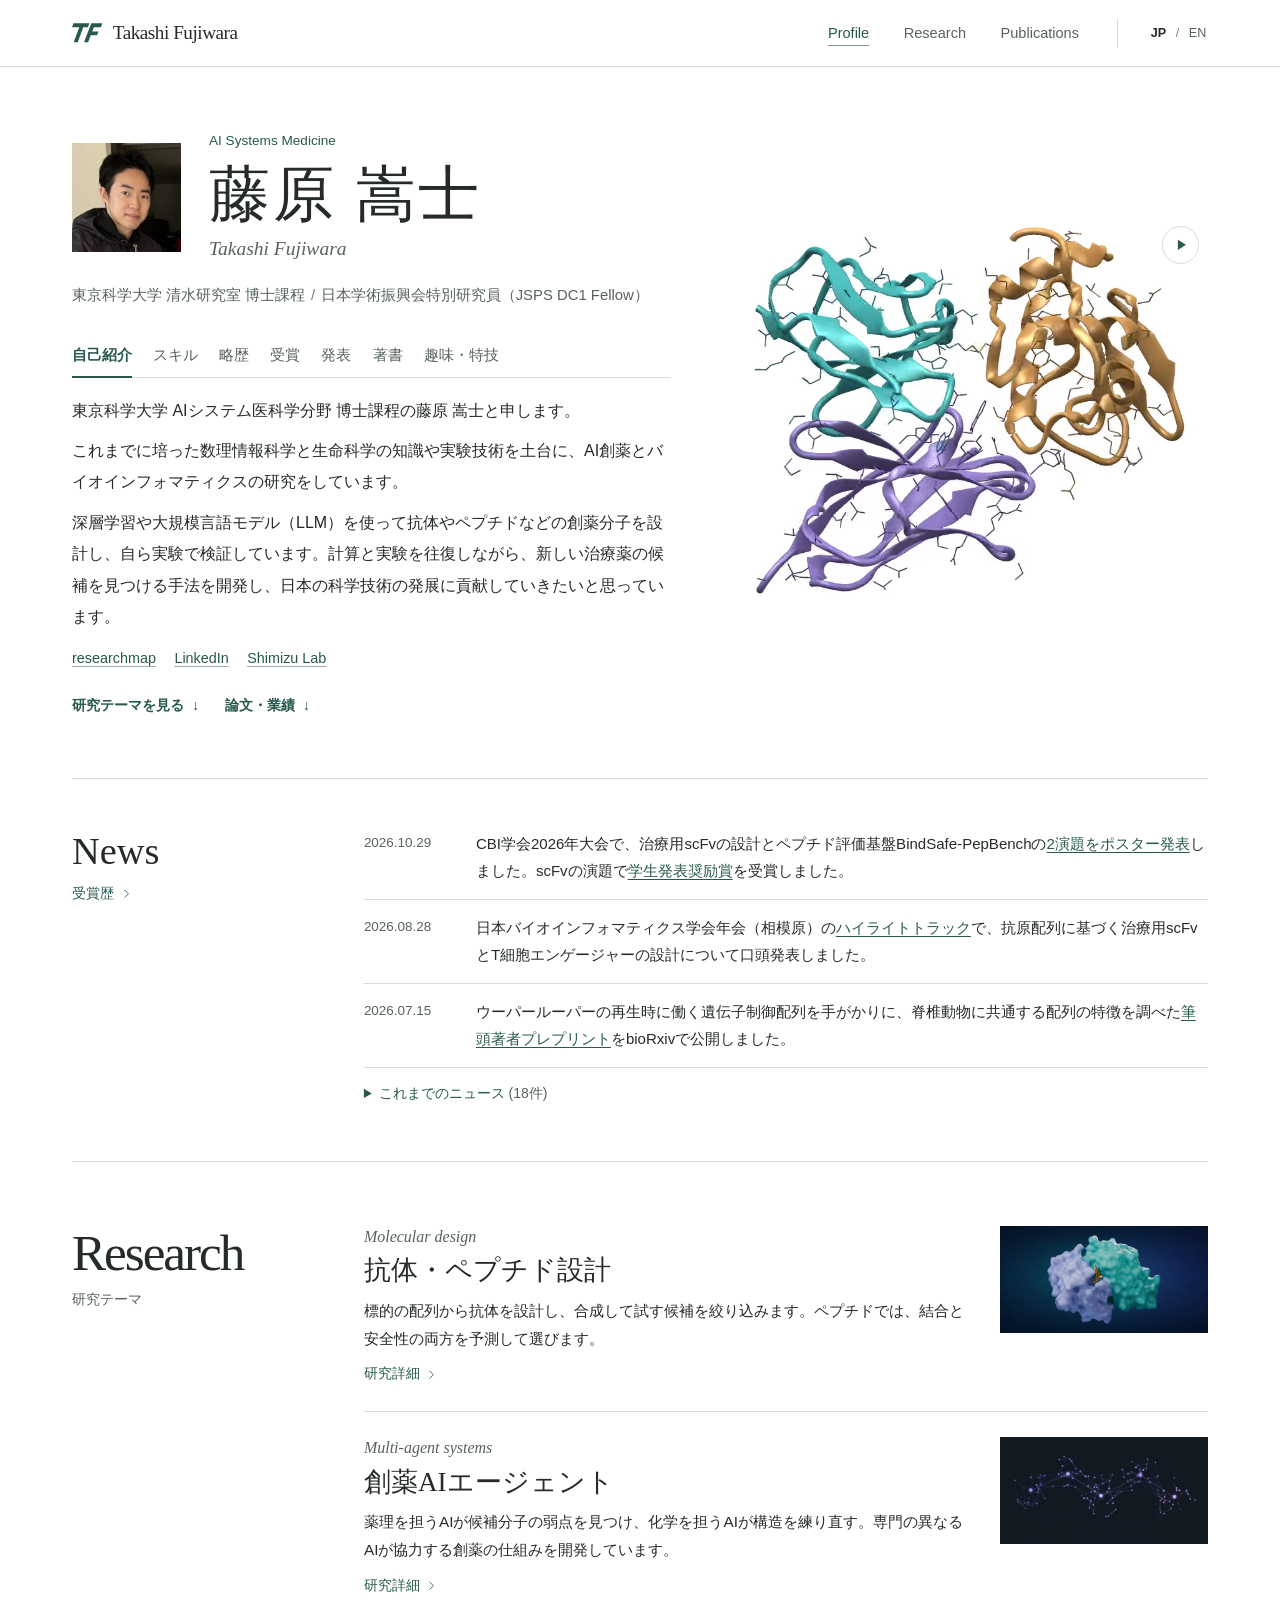
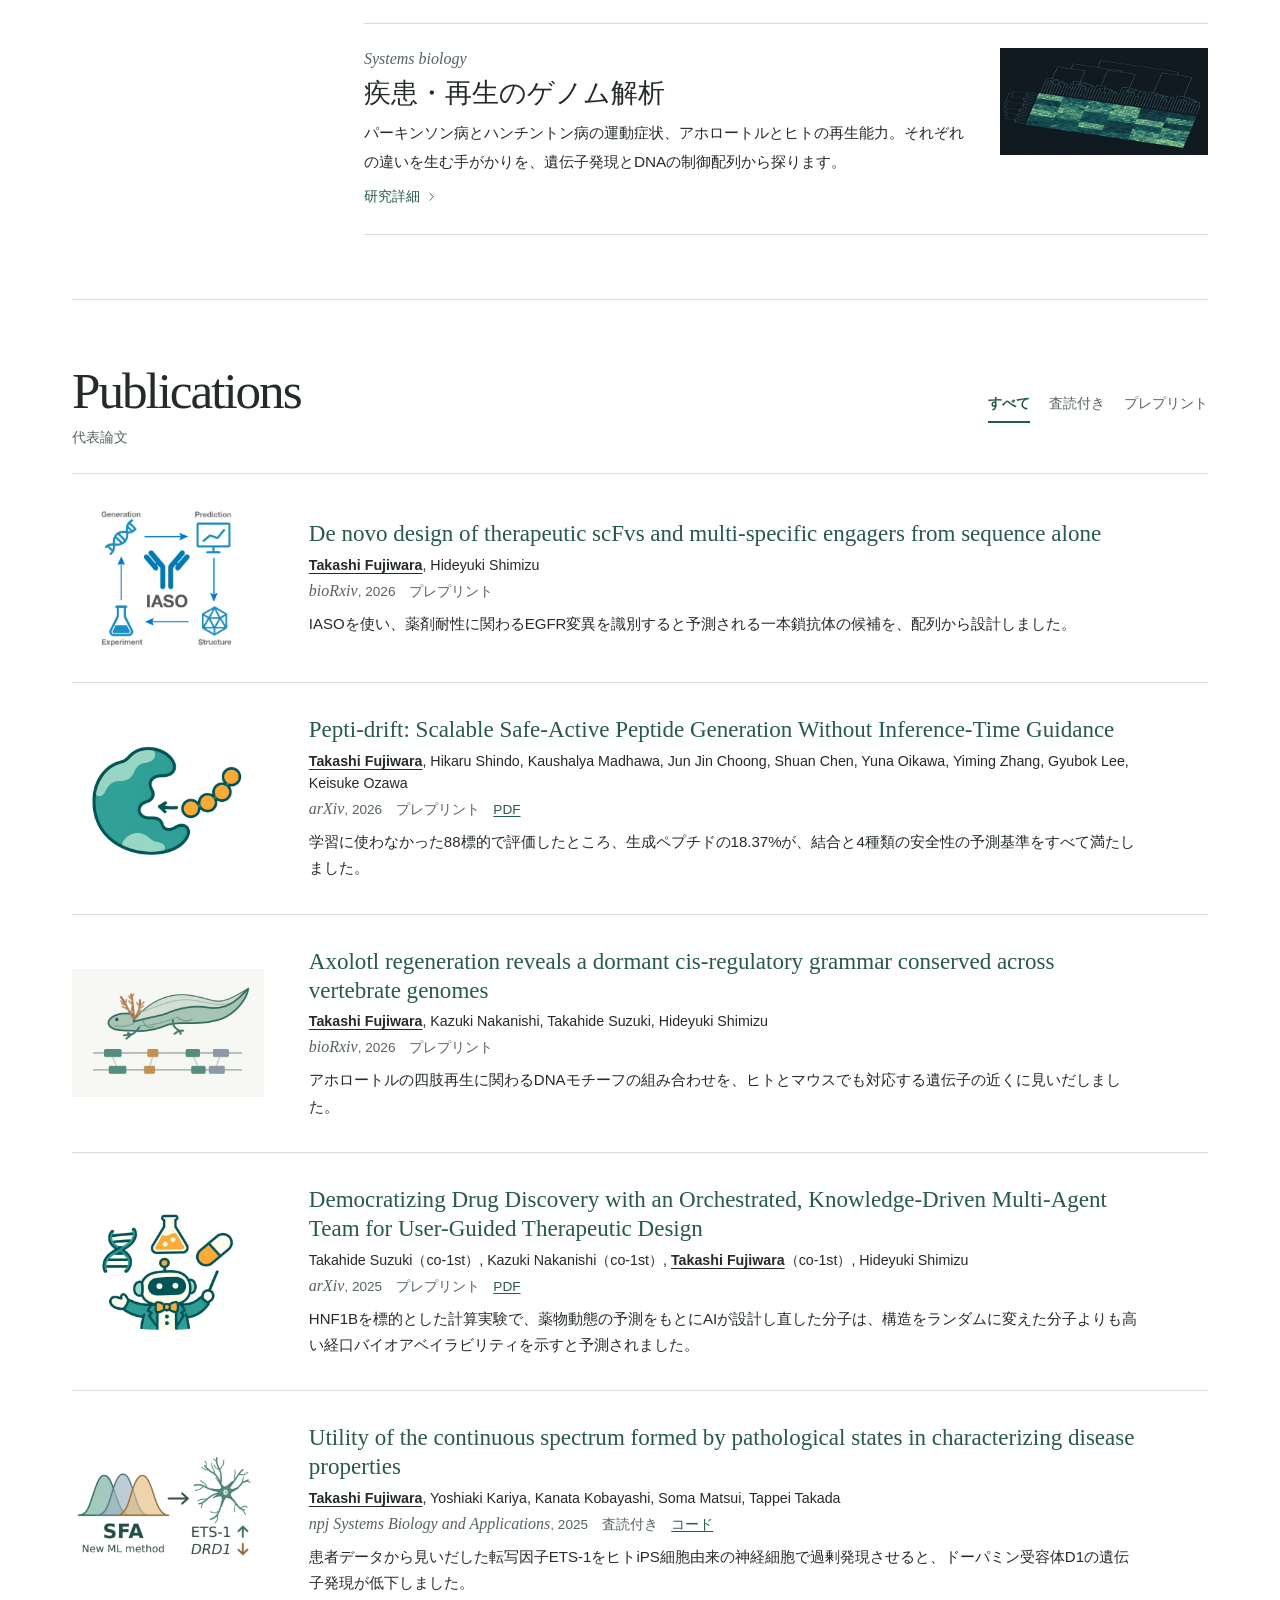
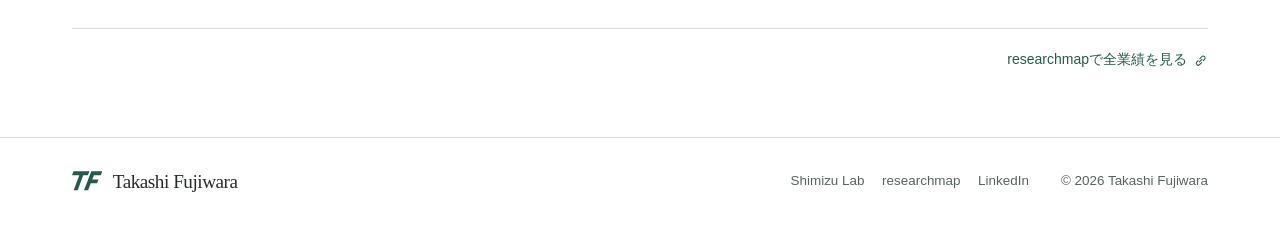
==== index.html @ 98fd67fa "Simplify Pepti-drift and OrchestRA previews and underline Takashi Fujiwara in publication bylines" ====
<!doctype html><html lang="ja"><head><meta charset="utf-8"><meta name="viewport" content="width=device-width, initial-scale=1"><meta name="theme-color" content="#ffffff"><title>Takashi Fujiwara | 藤原 嵩士 · AIシステム医科学</title><meta name="description" content="藤原嵩士の研究者プロフィール。東京科学大学・清水研究室で取り組む抗体・ペプチドのAI設計、創薬AIエージェント、疾患と再生のゲノム研究を紹介します。"><meta property="og:type" content="website"><meta property="og:locale" content="ja_JP"><meta property="og:title" content="Takashi Fujiwara | 藤原 嵩士 · AIシステム医科学"><meta property="og:description" content="藤原嵩士の研究者プロフィール。東京科学大学・清水研究室で取り組む抗体・ペプチドのAI設計、創薬AIエージェント、疾患と再生のゲノム研究を紹介します。"><link rel="icon" href="assets/mark.svg" type="image/svg+xml"><link rel="stylesheet" href="style.css?v=693ba620c2"><script src="site.js" defer></script></head><body data-page="home"><a href="#main" class="skip">本文へ移動</a>
    <header class="mast"><div class="container mast-inner"><a class="brand" href="index.html#overview" aria-label="Takashi Fujiwara"><svg class="logo-mark" viewBox="0 0 40 38" aria-hidden="true"><g fill="currentColor"><path d="M2 6h21l-2.1 5.1h-6.1L7.5 31H2.2l7.4-19.9H0z"/><path d="M25.4 6H40l-2 5.1H28.8l-2.2 5.6h8.3l-1.9 5h-8.3l-3.5 9.3h-5.4z"/></g></svg><span>Takashi Fujiwara</span></a><div class="desktop-nav"><nav aria-label="主要ナビゲーション"><a data-section="profile" class="active" href="index.html#profile">Profile</a><a data-section="research" class="" href="index.html#research">Research</a><a data-section="publications" class="" href="index.html#publications">Publications</a></nav></div><div class="languages" aria-label="表示言語"><svg class="icon" viewBox="0 0 24 24" fill="none" stroke="currentColor" stroke-width="1.6" stroke-linecap="round" stroke-linejoin="round" aria-hidden="true"><circle cx="12" cy="12" r="8.5"/><ellipse cx="12" cy="12" rx="4" ry="8.5"/><path d="M3.5 12h17"/></svg><a href="index.html" lang="ja" hreflang="ja" data-lang="ja" aria-current="true">JP</a><span>/</span><a href="en/index.html" lang="en" hreflang="en" data-lang="en">EN</a></div><button id="menu-toggle" type="button" aria-expanded="false" aria-controls="mobile-nav" aria-label="メニュー"><svg class="icon" viewBox="0 0 24 24" fill="none" stroke="currentColor" stroke-width="1.6" stroke-linecap="round" stroke-linejoin="round" aria-hidden="true"><path d="M3 6h18M3 12h18M3 18h18"/></svg><svg class="icon" viewBox="0 0 24 24" fill="none" stroke="currentColor" stroke-width="1.6" stroke-linecap="round" stroke-linejoin="round" aria-hidden="true"><path d="m5 5 14 14M19 5 5 19"/></svg></button></div><nav id="mobile-nav" hidden aria-label="モバイルナビゲーション"><a data-section="profile" class="active" href="index.html#profile">Profile</a><a data-section="research" class="" href="index.html#research">Research</a><a data-section="publications" class="" href="index.html#publications">Publications</a></nav></header><main id="main"><div id="overview"></div><section id="profile" class="hero" aria-label="プロフィール"><div class="container hero-inner">
        <div class="hero-copy">
          <div class="profile-identity">
            <img class="portrait" src="assets/portrait.jpg" width="110" height="110" alt="藤原嵩士の顔写真">
            <div class="nameplate"><p class="discipline" lang="en">AI Systems Medicine</p><h1 lang="ja">藤原 嵩士</h1><p class="alternate-name" lang="en">Takashi Fujiwara</p></div>
          </div>
          <p class="affil">東京科学大学 清水研究室 博士課程<b> / </b><span>日本学術振興会特別研究員（JSPS DC1 Fellow）</span></p>
          <div class="profile-tabs" role="tablist" aria-label="プロフィールの項目"><a href="#bio" role="tab" id="tab-bio" aria-controls="bio" aria-selected="true">自己紹介</a><a href="#skills" role="tab" id="tab-skills" aria-controls="skills" aria-selected="false">スキル</a><a href="#career" role="tab" id="tab-career" aria-controls="career" aria-selected="false">略歴</a><a href="#awards" role="tab" id="tab-awards" aria-controls="awards" aria-selected="false">受賞</a><a href="#talks" role="tab" id="tab-talks" aria-controls="talks" aria-selected="false">発表</a><a href="#books" role="tab" id="tab-books" aria-controls="books" aria-selected="false">著書</a><a href="#hobbies" role="tab" id="tab-hobbies" aria-controls="hobbies" aria-selected="false">趣味・特技</a></div>
          <div class="profile-panels"><div class="profile-panel" id="bio"><h2 class="panel-heading">自己紹介</h2><p class="profile-bio">東京科学大学 AIシステム医科学分野 博士課程の藤原 嵩士と申します。</p>
<p class="profile-bio">これまでに培った数理情報科学と生命科学の知識や実験技術を土台に、AI創薬とバイオインフォマティクスの研究をしています。</p>
<p class="profile-bio">深層学習や大規模言語モデル（LLM）を使って抗体やペプチドなどの創薬分子を設計し、自ら実験で検証しています。計算と実験を往復しながら、新しい治療薬の候補を見つける手法を開発し、日本の科学技術の発展に貢献していきたいと思っています。</p><div class="profile-links">
          <a href="https://researchmap.jp/takashi_fujiwara">researchmap <svg class="icon" viewBox="0 0 24 24" fill="none" stroke="currentColor" stroke-width="1.6" stroke-linecap="round" stroke-linejoin="round" aria-hidden="true"><path d="m10 14 4-4m-6 2-2 2a3 3 0 0 0 4.25 4.25l3.25-3.25M16 12l2-2a3 3 0 0 0-4.25-4.25l-3.25 3.25"/></svg></a>
          <a href="https://www.linkedin.com/in/takashi-fujiwara-124292261/">LinkedIn <svg class="icon" viewBox="0 0 24 24" fill="none" stroke="currentColor" stroke-width="1.6" stroke-linecap="round" stroke-linejoin="round" aria-hidden="true"><path d="m10 14 4-4m-6 2-2 2a3 3 0 0 0 4.25 4.25l3.25-3.25M16 12l2-2a3 3 0 0 0-4.25-4.25l-3.25 3.25"/></svg></a>
          <a href="https://shimizuhideyuki-lab.org/t_fujiwara/">Shimizu Lab <svg class="icon" viewBox="0 0 24 24" fill="none" stroke="currentColor" stroke-width="1.6" stroke-linecap="round" stroke-linejoin="round" aria-hidden="true"><path d="m10 14 4-4m-6 2-2 2a3 3 0 0 0 4.25 4.25l3.25-3.25M16 12l2-2a3 3 0 0 0-4.25-4.25l-3.25 3.25"/></svg></a>
        </div></div><div class="profile-panel" id="skills">
  <h2 class="panel-heading">スキル</h2>
  <h3 class="skill-heading">AI・バイオインフォマティクス</h3>
  <ul class="skill-list">
    <li>LLM（大規模言語モデル）</li>
    <li><a href="research/antibody/index.html">AI創薬（抗体・ペプチド設計）</a></li>
    <li><a href="research/agents/index.html">マルチエージェント開発</a></li>
    <li>深層学習・生成モデル</li>
    <li><a href="https://arxiv.org/abs/2606.27824">機械学習モデルの評価・ベンチマーク設計</a></li>
    <li><a href="research/systems/index.html">バイオインフォマティクス（遺伝子発現解析・比較ゲノム解析）</a></li>
  </ul>
  <h3 class="skill-heading">WET実験</h3>
  <ul class="skill-list">
    <li>ヒトiPS細胞の2D培養・神経細胞への分化誘導</li>
    <li>BLI（バイオレイヤー干渉法）・SPR（表面プラズモン共鳴法）による結合測定</li>
    <li>無細胞タンパク質合成（一本鎖抗体の発現）</li>
    <li>フローサイトメトリー・セルソーティング（FACS）</li>
    <li>エレクトロポレーションによる遺伝子導入</li>
    <li>CRISPR–Cas9ゲノム編集・ノックイン候補のスクリーニング</li>
    <li>ゲノムDNA抽出・PCR・ゲル電気泳動</li>
    <li>編集部位の解析（T7エンドヌクレアーゼIアッセイ・サンガー配列解析）</li>
    <li><a href="https://doi.org/10.1038/s41540-025-00579-x">ヒトiPS細胞由来神経細胞での遺伝子発現評価</a></li>
  </ul>
</div>
<div class="profile-panel" id="career"><h2 class="panel-heading">略歴</h2><section class="career-group"><h3>学歴</h3><dl><div><dt>2025年4月〜現在</dt><dd>東京科学大学大学院 医歯学総合研究科 博士課程（2029年3月修了予定）</dd></div><div><dt>2023年4月〜2025年3月</dt><dd>東京大学大学院 薬学系研究科 薬科学専攻 修士課程修了</dd></div><div><dt>2019年4月〜2023年3月</dt><dd>東京大学 薬学部 薬科学科 卒業</dd></div><div><dt>2016年4月〜2019年3月</dt><dd>広島大学附属福山高等学校 卒業</dd></div></dl></section><section class="career-group"><h3>職歴・研究歴</h3><dl><div><dt>2026年10月〜現在</dt><dd>SB Intuitions　AI4Science研究（業務委託）</dd></div><div><dt>2026年4月〜現在</dt><dd>日本学術振興会 特別研究員（DC1・情報学）</dd></div><div><dt>2026年4月〜2026年9月</dt><dd>SB Intuitions　リサーチインターン（AI4Science）</dd></div><div><dt>2025年8月〜2026年3月</dt><dd>東京科学大学 リサーチアシスタント</dd></div></dl></section><section class="career-group"><h3>大学院プログラム</h3><dl><div><dt>2023年6月〜2025年3月</dt><dd>東京大学 知能社会国際卓越大学院プログラム</dd></div></dl></section></div><div class="profile-panel" id="awards"><h2 class="panel-heading">受賞</h2><dl><div><dt>2026</dt><dd><a href="https://cbi-society.org/taikai/taikai26/document/award_Excellent_Student_Abstract_Award.pdf">CBI学会2026年大会 学生発表奨励賞</a></dd></div><div><dt>2025</dt><dd><a href="https://aeplan.jp/mbsj2025/poster_award.html">第48回日本分子生物学会年会 優秀ポスター賞</a></dd></div><div><dt>2025</dt><dd><a href="https://www.jsbi.org/iibmp2025/iibmp2025受賞者一覧/">日本バイオインフォマティクス学会年会 優秀ポスター発表賞</a></dd></div></dl></div><div class="profile-panel" id="talks"><h2 class="panel-heading">発表</h2>
<section class="conference-presentations">
<h3>学会発表</h3>
<details class="presentation-year" open>
<summary>2026年 <span>(12件)</span></summary>
<ul class="presentation-list">
<li>
  <p class="presentation-title">抗原配列情報に基づく治療用scFvのde novo設計基盤構築</p>
  <p class="presentation-authors"><strong>藤原 嵩士</strong>、清水 秀幸</p>
  <p class="presentation-venue"><a href="https://www.aeplan.co.jp/bmb2026/">第49回日本分子生物学会年会</a>／横浜</p>
  <p class="presentation-note"><span lang="en">Selected for Oral Presentation</span></p>
</li>
<li>
  <p class="presentation-title">マルチAIエージェント創薬プラットフォームOrchestRAによる創薬標的同定からリード化合物最適化までの統合的アプローチ</p>
  <p class="presentation-authors">鈴木 崇英、中西 一貴、<strong>藤原 嵩士</strong>、清水 秀幸</p>
  <p class="presentation-venue"><a href="https://www.aeplan.co.jp/bmb2026/">第49回日本分子生物学会年会</a>／横浜</p>
</li>
<li>
  <p class="presentation-title">マルチAIエージェント創薬プラットフォームOrchestRAによる創薬標的同定からリード化合物最適化までの統合的アプローチ</p>
  <p class="presentation-authors">鈴木 崇英、中西 一貴、<strong>藤原 嵩士</strong>、清水 秀幸</p>
  <p class="presentation-venue">潜在空間分子設計 第3回リトリート／韮崎</p>
</li>
<li>
  <p class="presentation-title">抗原配列情報に基づく治療用scFvのde novo設計基盤構築</p>
  <p class="presentation-authors"><strong>藤原 嵩士</strong>、清水 秀幸</p>
  <p class="presentation-venue">潜在空間分子設計 第3回リトリート／韮崎</p>
</li>
<li>
  <p class="presentation-title" lang="en">De novo design of therapeutic scFvs from sequence alone</p>
  <p class="presentation-authors" lang="en"><strong>Takashi Fujiwara</strong>, Hideyuki Shimizu</p>
  <p class="presentation-venue"><a href="https://cbi-society.org/taikai/taikai26/index.html">CBI学会2026年大会</a>／船堀</p>
  <p class="presentation-note"><a href="https://cbi-society.org/taikai/taikai26/document/award_Excellent_Student_Abstract_Award.pdf">学生発表奨励賞</a></p>
</li>
<li>
  <p class="presentation-title" lang="en">OrchestRA: A Multi-AI Agent Platform for Democratizing Drug Discovery</p>
  <p class="presentation-authors" lang="en">Takahide Suzuki, Kazuki Nakanishi, <strong>Takashi Fujiwara</strong>, Hideyuki Shimizu</p>
  <p class="presentation-venue"><a href="https://cbi-society.org/taikai/taikai26/index.html">CBI学会2026年大会</a>／船堀</p>
  <p class="presentation-note"><span lang="en">Selected for Oral Presentation</span></p>
</li>
<li>
  <p class="presentation-title">抗原配列情報に基づく治療用scFvおよびT細胞エンゲージャーのde novo設計基盤構築</p>
  <p class="presentation-authors"><strong>藤原 嵩士</strong>、清水 秀幸</p>
  <p class="presentation-venue"><a href="https://www.jsbi.org/iibmp2026/">2026年日本バイオインフォマティクス学会年会</a>／相模原</p>
</li>
<li>
  <p class="presentation-title">マルチAIエージェント創薬プラットフォームOrchestRAによる創薬プロセスの民主化</p>
  <p class="presentation-authors">鈴木 崇英、中西 一貴、<strong>藤原 嵩士</strong>、清水 秀幸</p>
  <p class="presentation-venue"><a href="https://www.jsbi.org/iibmp2026/">2026年日本バイオインフォマティクス学会年会</a>／相模原</p>
</li>
<li>
  <p class="presentation-title">知識駆動型自律的マルチAIエージェントシステム「OrchestRA」による創薬プロセスの民主化</p>
  <p class="presentation-authors">中西 一貴、鈴木 崇英、<strong>藤原 嵩士</strong>、清水 秀幸</p>
  <p class="presentation-venue"><a href="https://www.jmai2026.jp/">第8回日本メディカルAI学会学術集会</a>／東京</p>
</li>
<li>
  <p class="presentation-title">潜在空間の探索により新規リード化合物を自律的に設計するマルチAIエージェント創薬プラットフォームOrchestRAの開発</p>
  <p class="presentation-authors">鈴木 崇英、中西 一貴、<strong>藤原 嵩士</strong>、清水 秀幸</p>
  <p class="presentation-venue">学術変革領域研究 (A)「天然物が織りなす化合物潜在空間が拓く生物活性分子デザイン」第4回公開シンポジウム／福岡</p>
</li>
<li>
  <p class="presentation-title">生体高分子潜在空間に基づく新たな生体分子設計手法の構築</p>
  <p class="presentation-authors"><strong>藤原 嵩士</strong>、清水 秀幸</p>
  <p class="presentation-venue">学術変革領域A「潜在空間分子設計」第四回公開シンポジウム／福岡</p>
</li>
<li>
  <p class="presentation-title" lang="en">Developing Antibody-Antigen Interaction Prediction Models for Drug Discovery Applications</p>
  <p class="presentation-authors" lang="en"><strong>Takashi Fujiwara</strong>, Hideyuki Shimizu</p>
  <p class="presentation-venue"><span lang="en">International Symposium Commemorating the Certification as a University for International Research Excellence</span>／東京</p>
</li>
</ul>
</details>
<details class="presentation-year">
<summary>2025年 <span>(4件)</span></summary>
<ul class="presentation-list">
<li>
  <p class="presentation-title">抗体-抗原相互作用予測モデルの開発と創薬への応用</p>
  <p class="presentation-authors"><strong>藤原 嵩士</strong>、清水 秀幸</p>
  <p class="presentation-venue"><a href="https://www.aeplan.jp/mbsj2025/index.html">第48回日本分子生物学会年会（MBSJ 2025）</a>／横浜</p>
  <p class="presentation-note"><a href="https://aeplan.jp/mbsj2025/poster_award.html" lang="en">MBSJ Poster Award</a></p>
</li>
<li>
  <p class="presentation-title">言語モデルによるscFv-抗原相互作用の解読</p>
  <p class="presentation-authors"><strong>藤原 嵩士</strong>、清水 秀幸</p>
  <p class="presentation-venue"><a href="https://www.jsbi.org/iibmp2025/">2025年日本バイオインフォマティクス学会年会</a>／名古屋</p>
  <p class="presentation-note"><a href="https://www.jsbi.org/iibmp2025/iibmp2025受賞者一覧/" lang="en">Poster Award</a></p>
</li>
<li>
  <p class="presentation-title">生体高分子潜在空間に基づく新たな抗体分子設計手法の構築</p>
  <p class="presentation-authors"><strong>藤原 嵩士</strong>、清水 秀幸</p>
  <p class="presentation-venue">学術変革領域研究 (A)「天然物が織りなす化合物潜在空間が拓く生物活性分子デザイン」第2回リトリート／鶴岡</p>
</li>
<li>
  <p class="presentation-title">言語モデルを用いたscFv-抗原相互作用の解読</p>
  <p class="presentation-authors"><strong>藤原 嵩士</strong>、清水 秀幸</p>
  <p class="presentation-venue">学術変革領域研究 (A)「生体反応の集積・予知・創出を基盤としたシステム生物合成科学」第六回公開シンポジウム／福井</p>
</li>
</ul>
</details>
<details class="presentation-year">
<summary>2024年 <span>(1件)</span></summary>
<ul class="presentation-list">
<li>
  <p class="presentation-title">パーキンソン病 (PD) およびハンチントン病 (HD) に関する疾患横断的特徴量の探索手法構築</p>
  <p class="presentation-authors"><strong>藤原 嵩士</strong>、苅谷 嘉顕、高田 龍平</p>
  <p class="presentation-venue">日本薬学会第144年会</p>
</li>
</ul>
</details>
</section></div>
<div class="profile-panel" id="books"><h2 class="panel-heading">著書</h2><dl><div><dt>分担執筆</dt><dd><a href="https://www.yodosha.co.jp/jikkenigaku/book/9784758104333/index.html">「タンパク質言語モデルを活用した創薬研究」『AI・データ駆動型創薬研究』羊土社（2026年）</a></dd></div><div><dt>分担執筆</dt><dd>鈴木崇英、中西一貴、<strong>藤原嵩士</strong>、清水秀幸「AIエージェントによる生命科学・創薬科学の革新」<a href="https://www.cmcbooks.co.jp/products/detail.php?product_id=116303">『月刊BIOINDUSTRY』2026年7月号 特集「AI創薬の最前線」</a>、シーエムシー出版、8–14頁。</dd></div></dl></div>
<div class="profile-panel" id="hobbies">
  <h2 class="panel-heading">趣味・特技</h2>
  <dl class="profile-highlights">
    <div><dt>趣味</dt><dd>ジムでのトレーニング。ゲームはモンハン、スプラトゥーン、eFootballが好きです。</dd></div>
    <div><dt>ボランティア</dt><dd>学生団体<a href="https://frogstokyo.jp">FROGs</a>でボランティア活動に参加しました。</dd></div>
    <div><dt>陸上競技</dt><dd><ul><li>第61回広島県中学通信陸上（2015年）男子四種競技 3位</li><li>第42回広島県中学校陸上競技選手権大会 男子四種競技 5位</li></ul></dd></div>
  </dl>
</div></div>
          <div class="actions"><a class="button primary" href="#research"><svg class="icon" viewBox="0 0 24 24" fill="none" stroke="currentColor" stroke-width="1.6" stroke-linecap="round" stroke-linejoin="round" aria-hidden="true"><circle cx="12" cy="12" r="7"/><path d="M12 2v5m0 10v5M2 12h5m10 0h5"/><circle cx="12" cy="12" r="2"/></svg>研究テーマを見る</a><a class="button secondary" href="#publications"><svg class="icon" viewBox="0 0 24 24" fill="none" stroke="currentColor" stroke-width="1.6" stroke-linecap="round" stroke-linejoin="round" aria-hidden="true"><path d="M3 4c4-1 7 0 9 2 2-2 5-3 9-2v14c-4-1-7 0-9 2-2-2-5-3-9-2Z"/><path d="M12 6v14"/></svg>論文・業績</a></div>
        </div>
        <figure class="specimen">
        <div class="specimen-head">
          <button class="motion-toggle" type="button" aria-controls="complex-video" hidden
            data-play="回転を再生" data-pause="回転を一時停止" aria-label="回転を再生"><svg class="icon" viewBox="0 0 24 24" fill="none" stroke="currentColor" stroke-width="1.6" stroke-linecap="round" stroke-linejoin="round" aria-hidden="true"><path d="m8 5 11 7-11 7z" fill="currentColor" stroke="none"/></svg><svg class="icon" viewBox="0 0 24 24" fill="none" stroke="currentColor" stroke-width="1.6" stroke-linecap="round" stroke-linejoin="round" aria-hidden="true"><path d="M8 5v14m8-14v14" stroke-width="3"/></svg></button>
        </div>
        <video id="complex-video" class="structure" controls muted playsinline loop preload="none"
          poster="assets/scfv-lysozyme-2znw.webp?v=white" aria-label="scFv10とニワトリ卵白リゾチームが結合した結晶構造の回転動画。水色は軽鎖可変領域、紫色は重鎖可変領域、金色は抗原。">
          <source src="assets/scfv-lysozyme-2znw.mp4?v=white" type="video/mp4">
          <source src="assets/scfv-lysozyme-2znw.webm?v=white" type="video/webm">
          <img src="assets/scfv-lysozyme-2znw.webp?v=white" alt="scFv10とリゾチームの複合体">
        </video>
        </figure>
        </div></section><section class="news-strip" id="news" aria-labelledby="news-heading">
<div class="container news-inner">
  <div class="news-intro"><h2 class="news-label" id="news-heading">News</h2><a class="news-end" href="#awards">受賞歴<svg class="icon" viewBox="0 0 24 24" fill="none" stroke="currentColor" stroke-width="1.6" stroke-linecap="round" stroke-linejoin="round" aria-hidden="true"><path d="m9 5 7 7-7 7"/></svg></a></div>
  <div class="news-content">
<ul class="news-list">
  <li><time datetime="2026-10-29">2026.10.29</time><p>CBI学会2026年大会で、治療用scFvの設計とペプチド評価基盤BindSafe-PepBenchの<a href="https://www.cbi-society.org/taikai/taikai26/abstract_poster_list.html">2演題をポスター発表</a>しました。scFvの演題で<a href="https://cbi-society.org/taikai/taikai26/document/award_Excellent_Student_Abstract_Award.pdf">学生発表奨励賞</a>を受賞しました。</p></li>
  <li><time datetime="2026-08-28">2026.08.28</time><p>日本バイオインフォマティクス学会年会（相模原）の<a href="https://www.jsbi.org/iibmp2026/program/oral/">ハイライトトラック</a>で、抗原配列に基づく治療用scFvとT細胞エンゲージャーの設計について口頭発表しました。</p></li>
  <li><time datetime="2026-07-15">2026.07.15</time><p>ウーパールーパーの再生時に働く遺伝子制御配列を手がかりに、脊椎動物に共通する配列の特徴を調べた<a href="https://www.biorxiv.org/content/10.64898/2026.07.13.738357v1">筆頭著者プレプリント</a>をbioRxivで公開しました。</p></li>
</ul>
<details class="news-archive">
  <summary>これまでのニュース <span>(18件)</span></summary>
<ul class="news-list">
  <li><time datetime="2026-07-14">2026.07.14</time><p>鈴木崇英さん、中西一貴さん、清水秀幸先生と執筆した<a href="https://www.cmcbooks.co.jp/products/detail.php?product_id=116303">「AIエージェントによる生命科学・創薬科学の革新」</a>が『月刊BIOINDUSTRY』7月号に掲載されました。</p></li>
  <li><time datetime="2026-07-13">2026.07.13</time><p>清水研究室が<a href="https://www.aeplan.co.jp/bmb2026/">第49回日本分子生物学会年会</a>に演題を登録しました。私の演題は、抗原配列に基づく治療用scFvのde novo設計です。</p></li>
  <li><time datetime="2026-06-29">2026.06.29</time><p>標的への結合と安全性をともに評価するペプチド生成研究<a href="https://arxiv.org/abs/2606.27824">「Pepti-drift」</a>を、筆頭著者としてarXivで公開しました。</p></li>
  <li><time datetime="2026-06-06">2026.06.06</time><p>共著者として参加した創薬AI「OrchestRA」の研究を、中西一貴さんが<a href="https://shimizuhideyuki-lab.org/medical_ai_2026/">第8回日本メディカルAI学会学術集会</a>で口頭発表しました。</p></li>
  <li><time datetime="2026-05-29">2026.05.29</time><p>福岡で開かれた<a href="https://shimizuhideyuki-lab.org/latentspace_2026spring/">「潜在空間分子設計」第4回公開シンポジウム</a>で、生体高分子の潜在空間を使った分子設計についてポスター発表しました。</p></li>
  <li><time datetime="2026-03-19">2026.03.19</time><p>抗原配列から治療用一本鎖抗体（scFv）と多重特異性エンゲージャーを設計する<a href="https://www.biorxiv.org/content/10.64898/2026.03.17.712263v1">筆頭著者プレプリント</a>をbioRxivで公開しました。</p></li>
  <li><time datetime="2025-12-29">2025.12.29</time><p>創薬の標的探索から候補化合物の設計までを複数のAIエージェントで支援する<a href="https://arxiv.org/abs/2512.21623">「OrchestRA」のプレプリント</a>を、鈴木崇英さん、中西一貴さんと共同筆頭著者（co-1st）としてarXivで公開しました。</p></li>
  <li><time datetime="2025-12-26">2025.12.26</time><p><a href="#career">日本学術振興会特別研究員（DC1・情報学）</a>に採用内定しました。採用開始は2026年4月です。</p></li>
  <li><time datetime="2025-12-16">2025.12.16</time><p>抗体–抗原相互作用の予測に関する発表で、第48回日本分子生物学会年会の<a href="https://aeplan.jp/mbsj2025/poster_award.html">MBSJ Poster Award 2025</a>を受賞しました。</p></li>
  <li><time datetime="2025-12-05">2025.12.05</time><p>横浜で開かれた<a href="https://shimizuhideyuki-lab.org/mbsj2025/">第48回日本分子生物学会年会</a>で、抗体–抗原相互作用予測モデルの開発と創薬への応用についてポスター発表しました。</p></li>
  <li><time datetime="2025-10-20">2025.10.20</time><p>鶴岡で開かれた<a href="https://shimizuhideyuki-lab.org/latentspace_2025_retreat/">「潜在空間分子設計」第2回リトリート</a>で、生体高分子の潜在空間を使った抗体設計についてポスター発表しました。</p></li>
  <li><time datetime="2025-09-25">2025.09.25</time><p>日本科学未来館で開かれたLaboratory Automation Developers Conference 2025に参加し、<a href="https://shimizuhideyuki-lab.org/ladec2025/">参加報告</a>を研究室サイトに寄稿しました。</p></li>
  <li><time datetime="2025-09-12">2025.09.12</time><p>言語モデルによるscFv–抗原相互作用の解析で、日本バイオインフォマティクス学会年会の<a href="https://www.jsbi.org/iibmp2025/iibmp2025受賞者一覧/">優秀ポスター発表賞</a>を受賞しました。</p></li>
  <li><time datetime="2025-09-03">2025.09.03</time><p>名古屋で開かれた<a href="https://shimizuhideyuki-lab.org/iibmp2025/">日本バイオインフォマティクス学会年会</a>で、言語モデルによるscFv–抗原相互作用の解析についてポスター発表しました。</p></li>
  <li><time datetime="2025-08-18">2025.08.18</time><p>疾患の特徴を病態の連続性から捉える研究論文が、<a href="https://doi.org/10.1038/s41540-025-00579-x">npj Systems Biology and Applications</a>に採択されました。</p></li>
  <li><time datetime="2025-08-01">2025.08.01</time><p><a href="#career">東京科学大学のリサーチアシスタント（RA）</a>に採用されました。</p></li>
  <li><time datetime="2025-07-18">2025.07.18</time><p>福井で開かれた<a href="https://shimizuhideyuki-lab.org/bio-4cast_2025summer/">「予知生合成科学」第6回公開シンポジウム</a>で、言語モデルを用いたscFv–抗原相互作用の解析についてポスター発表しました。</p></li>
  <li><time datetime="2025-04-01">2025.04.01</time><p>東京科学大学の<a href="https://shimizuhideyuki-lab.org/t_fujiwara/">清水研究室</a>に博士課程の学生として加わりました。</p></li>
</ul>
</details>
  </div>
</div>
</section><section class="section research" id="research"><div class="container"><div class="section-title"><h2>Research</h2><span>研究テーマ</span></div><div class="research-cards"><a class="research-card antibody" href="research/antibody/index.html"><div class="card-visual"><img src="assets/antibody.webp?v=1x9q-surface" alt="" width="1760" height="638"></div><div class="card-copy"><div class="topic">Molecular design</div><h3>抗体・ペプチド設計</h3><p>標的の配列から抗体を設計し、合成して試す候補を絞り込みます。ペプチドでは、結合と安全性の両方を予測して選びます。</p><span class="details-link">研究詳細<svg class="icon" viewBox="0 0 24 24" fill="none" stroke="currentColor" stroke-width="1.6" stroke-linecap="round" stroke-linejoin="round" aria-hidden="true"><path d="m9 5 7 7-7 7"/></svg></span></div></a><a class="research-card agents" href="research/agents/index.html"><div class="card-visual"><img src="assets/agents.webp" alt="" width="800" height="290"></div><div class="card-copy"><div class="topic">Multi-agent systems</div><h3>創薬AIエージェント</h3><p>薬理を担うAIが候補分子の弱点を見つけ、化学を担うAIが構造を練り直す。専門の異なるAIが協力する創薬の仕組みを開発しています。</p><span class="details-link">研究詳細<svg class="icon" viewBox="0 0 24 24" fill="none" stroke="currentColor" stroke-width="1.6" stroke-linecap="round" stroke-linejoin="round" aria-hidden="true"><path d="m9 5 7 7-7 7"/></svg></span></div></a><a class="research-card systems" href="research/systems/index.html"><div class="card-visual"><img src="assets/systems.webp" alt="" width="800" height="290"></div><div class="card-copy"><div class="topic">Systems biology</div><h3>疾患・再生のゲノム解析</h3><p>パーキンソン病とハンチントン病の運動症状、アホロートルとヒトの再生能力。それぞれの違いを生む手がかりを、遺伝子発現とDNAの制御配列から探ります。</p><span class="details-link">研究詳細<svg class="icon" viewBox="0 0 24 24" fill="none" stroke="currentColor" stroke-width="1.6" stroke-linecap="round" stroke-linejoin="round" aria-hidden="true"><path d="m9 5 7 7-7 7"/></svg></span></div></a></div></div></section><section class="section pubs" id="publications"><div class="container"><div class="section-top"><div class="section-title"><h2>Publications</h2><span>代表論文</span></div><div class="filters" role="group" aria-label="業績の絞り込み"><button type="button" data-filter="all" aria-pressed="true">すべて</button><button type="button" data-filter="article" aria-pressed="false">査読付き</button><button type="button" data-filter="preprint" aria-pressed="false">プレプリント</button></div></div><p class="sr-only" id="filter-status" role="status"></p><div class="papers"><article class="paper" data-kind="preprint">
  <a class="paper-figure" href="assets/publications/iaso.webp?v=74e50d8685"><span class="sr-only">図を原寸で開く。</span><img class="paper-thumb" src="assets/publications/iaso.webp?v=74e50d8685" alt="IASOにおける抗体の生成、予測、構造解析、実験のサイクル。" width="776" height="766" loading="lazy" decoding="async"></a>
  <div class="paper-copy">
    <h3 lang="en"><a href="https://doi.org/10.64898/2026.03.17.712263">De novo design of therapeutic scFvs and multi-specific engagers from sequence alone</a></h3>
    <p class="authors"><strong class="self-author">Takashi Fujiwara</strong>, Hideyuki Shimizu</p>
    <div class="paper-meta"><span><cite lang="en">bioRxiv</cite>, <time datetime="2026">2026</time></span><span>プレプリント</span></div>
    <p class="paper-summary">IASOを使い、薬剤耐性に関わるEGFR変異を識別すると予測される一本鎖抗体の候補を、配列から設計しました。</p>
  </div>
</article><article class="paper" data-kind="preprint">
  <a class="paper-figure" href="assets/publications/pepti.webp?v=4161cce3f6"><span class="sr-only">詳細図を開く。</span><img class="paper-thumb" src="assets/publications/pepti-icon.webp" alt="Pepti-drift：標的タンパク質のくぼみに向かうペプチド鎖。" width="600" height="400" loading="lazy" decoding="async"></a>
  <div class="paper-copy">
    <h3 lang="en"><a href="https://arxiv.org/abs/2606.27824">Pepti-drift: Scalable Safe-Active Peptide Generation Without Inference-Time Guidance</a></h3>
    <p class="authors"><strong class="self-author">Takashi Fujiwara</strong>, Hikaru Shindo, Kaushalya Madhawa, Jun Jin Choong, Shuan Chen, Yuna Oikawa, Yiming Zhang, Gyubok Lee, Keisuke Ozawa</p>
    <div class="paper-meta"><span><cite lang="en">arXiv</cite>, <time datetime="2026">2026</time></span><span>プレプリント</span><a href="https://arxiv.org/pdf/2606.27824">PDF<span class="sr-only"> — Pepti-drift: Scalable Safe-Active Peptide Generation Without Inference-Time Guidance</span></a></div>
    <p class="paper-summary">学習に使わなかった88標的で評価したところ、生成ペプチドの18.37%が、結合と4種類の安全性の予測基準をすべて満たしました。</p>
  </div>
</article><article class="paper" data-kind="preprint">
  <img class="paper-thumb" src="assets/publications/axolotl.webp" alt="アホロートルと、種をまたいで保存されたDNAモチーフの並びの模式図" width="600" height="400" loading="lazy" decoding="async">
  <div class="paper-copy">
    <h3 lang="en"><a href="https://doi.org/10.64898/2026.07.13.738357">Axolotl regeneration reveals a dormant cis-regulatory grammar conserved across vertebrate genomes</a></h3>
    <p class="authors"><strong class="self-author">Takashi Fujiwara</strong>, Kazuki Nakanishi, Takahide Suzuki, Hideyuki Shimizu</p>
    <div class="paper-meta"><span><cite lang="en">bioRxiv</cite>, <time datetime="2026">2026</time></span><span>プレプリント</span></div>
    <p class="paper-summary">アホロートルの四肢再生に関わるDNAモチーフの組み合わせを、ヒトとマウスでも対応する遺伝子の近くに見いだしました。</p>
  </div>
</article><article class="paper" data-kind="preprint">
  <a class="paper-figure" href="assets/publications/orchestra.webp?v=021a05096b"><span class="sr-only">詳細図を開く。</span><img class="paper-thumb" src="assets/publications/orchestra-icon.webp" alt="OrchestRA：DNA、フラスコ、カプセルで表した生物学・化学・薬理学のチームを指揮するロボット。" width="600" height="400" loading="lazy" decoding="async"></a>
  <div class="paper-copy">
    <h3 lang="en"><a href="https://arxiv.org/abs/2512.21623">Democratizing Drug Discovery with an Orchestrated, Knowledge-Driven Multi-Agent Team for User-Guided Therapeutic Design</a></h3>
    <p class="authors">Takahide Suzuki（co-1st）, Kazuki Nakanishi（co-1st）, <strong class="self-author">Takashi Fujiwara</strong>（co-1st）, Hideyuki Shimizu</p>
    <div class="paper-meta"><span><cite lang="en">arXiv</cite>, <time datetime="2025">2025</time></span><span>プレプリント</span><a href="https://arxiv.org/pdf/2512.21623">PDF<span class="sr-only"> — Democratizing Drug Discovery with an Orchestrated, Knowledge-Driven Multi-Agent Team for User-Guided Therapeutic Design</span></a></div>
    <p class="paper-summary">HNF1Bを標的とした計算実験で、薬物動態の予測をもとにAIが設計し直した分子は、構造をランダムに変えた分子よりも高い経口バイオアベイラビリティを示すと予測されました。</p>
  </div>
</article><article class="paper" data-kind="article">
  <img class="paper-thumb" src="assets/publications/spectrum.webp?v=849a50d4" alt="開発した機械学習手法SFAは疾患と対照の状態の重なりをモデル化し、脳の遺伝子発現データからETS-1を候補として抽出。ヒトiPS細胞由来の前脳神経細胞でETS-1を過剰発現させると、DRD1のmRNAが減少した。" width="600" height="400" loading="lazy" decoding="async">
  <div class="paper-copy">
    <h3 lang="en"><a href="https://doi.org/10.1038/s41540-025-00579-x">Utility of the continuous spectrum formed by pathological states in characterizing disease properties</a></h3>
    <p class="authors"><strong class="self-author">Takashi Fujiwara</strong>, Yoshiaki Kariya, Kanata Kobayashi, Soma Matsui, Tappei Takada</p>
    <div class="paper-meta"><span><cite lang="en">npj Systems Biology and Applications</cite>, <time datetime="2025">2025</time></span><span>査読付き</span><a href="https://github.com/kyoshiaki-tky/SFA">コード<span class="sr-only"> — Utility of the continuous spectrum formed by pathological states in characterizing disease properties</span></a></div>
    <p class="paper-summary">患者データから見いだした転写因子ETS-1をヒトiPS細胞由来の神経細胞で過剰発現させると、ドーパミン受容体D1の遺伝子発現が低下しました。</p>
  </div>
</article></div><div class="section-end"><a class="external" href="https://researchmap.jp/takashi_fujiwara">researchmapで全業績を見る<svg class="icon" viewBox="0 0 24 24" fill="none" stroke="currentColor" stroke-width="1.6" stroke-linecap="round" stroke-linejoin="round" aria-hidden="true"><path d="m10 14 4-4m-6 2-2 2a3 3 0 0 0 4.25 4.25l3.25-3.25M16 12l2-2a3 3 0 0 0-4.25-4.25l-3.25 3.25"/></svg></a></div></div></section></main><footer><div class="container footer-wrap"><a class="brand" href="index.html#overview" aria-label="Takashi Fujiwara"><svg class="logo-mark" viewBox="0 0 40 38" aria-hidden="true"><g fill="currentColor"><path d="M2 6h21l-2.1 5.1h-6.1L7.5 31H2.2l7.4-19.9H0z"/><path d="M25.4 6H40l-2 5.1H28.8l-2.2 5.6h8.3l-1.9 5h-8.3l-3.5 9.3h-5.4z"/></g></svg><span>Takashi Fujiwara</span></a><div class="footer-links"><a href="https://shimizuhideyuki-lab.org/t_fujiwara/">Shimizu Lab</a><a href="https://researchmap.jp/takashi_fujiwara">researchmap</a><a href="https://www.linkedin.com/in/takashi-fujiwara-124292261/">LinkedIn</a></div><small>© 2026 Takashi Fujiwara</small></div></footer></body></html>
---- style.css ----
:root {
  color-scheme: light;
  --text: #252b28;
  --muted: #58635d;
  --accent: #28594e;
  --line: #d7ded9;
  --serif: "Iowan Old Style", "Palatino Linotype", Palatino, "Bitstream Charter", Georgia,
    "Hiragino Mincho ProN", "Yu Mincho", "Noto Serif CJK JP", "Noto Serif JP", serif;
  --sans: -apple-system, BlinkMacSystemFont, "Segoe UI", "Hiragino Sans",
    "Yu Gothic", "Noto Sans CJK JP", "Noto Sans JP", Meiryo, sans-serif;
  --gutter: clamp(1.2rem, 5.5vw, 4.5rem);
}

* { box-sizing: border-box; }
html { scroll-behavior: smooth; scroll-padding-top: 5.5rem; }
body {
  margin: 0;
  background: #fff;
  color: var(--text);
  font: 1rem/1.7 var(--sans);
  -webkit-font-smoothing: antialiased;
}
a { color: inherit; text-decoration: none; }
button { color: inherit; font: inherit; cursor: pointer; }
:focus-visible { outline: 2px solid var(--accent); outline-offset: 3px; }
img, svg, video { display: block; }
h1, h2, h3, p, figure, dl, dd { margin: 0; }
[hidden] { display: none !important; }
::selection { background: #dce9de; color: #172d24; }
.container { width: min(calc(100% - 2 * var(--gutter)), 71rem); margin-inline: auto; }
.icon { flex: none; width: 1.1em; height: 1.1em; }
.sr-only, .skip:not(:focus), .panel-heading {
  position: absolute;
  width: 1px;
  height: 1px;
  overflow: hidden;
  clip-path: inset(50%);
  white-space: nowrap;
}
.skip:focus {
  position: fixed;
  inset: .5rem auto auto .5rem;
  z-index: 30;
  padding: .5rem 1rem;
  background: #fff;
}

/* Masthead */
.mast {
  position: sticky;
  top: 0;
  z-index: 20;
  background: #fff;
  border-bottom: 1px solid var(--line);
}
.mast-inner {
  display: flex;
  align-items: center;
  gap: clamp(1.3rem, 3vw, 2.5rem);
  min-height: 4.15rem;
}
.brand { display: inline-flex; align-items: center; gap: .65rem; }
.brand span { font: 500 1.2rem/1.15 var(--serif); letter-spacing: -.025em; }
.logo-mark { width: 1.9rem; height: 1.9rem; color: var(--accent); }
.desktop-nav { margin-left: auto; }
.desktop-nav nav, .languages { display: flex; align-items: center; }
.desktop-nav nav { gap: clamp(.9rem, 2.7vw, 2.5rem); }
.desktop-nav a, #mobile-nav a {
  padding-block: .65rem;
  font-size: .91rem;
  color: var(--muted);
}
.desktop-nav .active, .desktop-nav a:hover, #mobile-nav .active {
  color: var(--accent);
  text-decoration: underline;
  text-decoration-color: #80998d;
  text-underline-offset: .45em;
}
.languages {
  gap: .5rem;
  padding-left: clamp(.9rem, 2.4vw, 2rem);
  border-left: 1px solid var(--line);
  color: var(--muted);
  font-size: .79rem;
  line-height: 1.15;
}
.languages .icon { display: none; }
.languages span { color: #77827b; }
.languages a { padding: .45rem .1rem; }
.languages [aria-current="true"] { color: var(--text); font-weight: 700; }
.languages a:hover { text-decoration: underline; }
#menu-toggle, #mobile-nav { display: none; }

/* Profile */
.hero-inner {
  display: grid;
  grid-template-columns: minmax(0, 1.2fr) minmax(0, 1fr);
  align-items: start;
  gap: 2rem clamp(1.5rem, 3vw, 2.75rem);
  padding-block: clamp(2.75rem, 5vw, 4.9rem) clamp(2.65rem, 4.5vw, 4.5rem);
}
.hero-copy { min-width: 0; }
.profile-identity { display: flex; align-items: center; gap: clamp(1.15rem, 2.2vw, 1.9rem); }
.portrait {
  width: clamp(5.6rem, 8.5vw, 7.15rem);
  aspect-ratio: 1;
  height: auto;
  flex: none;
  object-fit: cover;
}
.nameplate { min-width: 0; }
.discipline, .kicker { font: 500 .85rem/1.4 var(--sans); color: var(--accent); }
.hero h1 { margin: .13em 0 .06em; font: 500 clamp(2.55rem, 4.8vw, 4.15rem)/1.18 var(--serif); }
.hero h1:lang(ja) { letter-spacing: .045em; }
.hero h1:lang(en) { font-size: clamp(2.4rem, 4.4vw, 3.75rem); letter-spacing: -.045em; line-height: 1.04; }
.alternate-name { color: var(--muted); font: 400 1.22rem/1.45 var(--serif); }
.alternate-name:lang(en) { font-style: italic; }
.alternate-name:lang(ja) { font-size: 1rem; letter-spacing: .1em; }
.affil { margin-top: 1.2rem; color: var(--muted); font-size: .93rem; line-height: 1.75; }
.affil b { padding-inline: .1em; color: #78837d; font-weight: 400; }
.affil span { display: inline-block; max-width: 100%; }
.profile-tabs {
  display: flex;
  flex-wrap: wrap;
  gap: .05rem clamp(.8rem, 1.65vw, 1.55rem);
  margin-top: clamp(1.2rem, 2.2vw, 1.9rem);
  border-bottom: 1px solid var(--line);
}
.profile-tabs a {
  padding: .42rem 0 .5rem;
  margin-bottom: -1px;
  border-bottom: 2px solid transparent;
  color: var(--muted);
  font-size: .91rem;
}
.profile-tabs a:hover, .profile-tabs [aria-selected="true"] { color: var(--accent); border-color: var(--accent); }
.profile-tabs [aria-selected="true"] { font-weight: 650; }
.profile-panel { padding-top: 1.05rem; overflow-wrap: break-word; }
.profile-panels:not(.tabbed) .profile-panel { display: none; }
.profile-panels:not(.tabbed) .profile-panel:first-child,
.profile-panels:not(.tabbed) .profile-panel:target { display: block; }
.profile-panels:not(.tabbed):has(.profile-panel:target) .profile-panel:first-child:not(:target) { display: none; }
.profile-bio { max-width: 68ch; line-height: 1.95; }
.profile-bio + .profile-bio { margin-top: .6rem; }
:lang(en) > .profile-bio { line-height: 1.75; }
.profile-panel a {
  color: var(--accent);
  text-decoration: underline;
  text-decoration-thickness: 1px;
  text-decoration-color: #9aada1;
  text-underline-offset: .19em;
}
.profile-panel a:hover { text-decoration-color: currentColor; }
.profile-links { display: flex; flex-wrap: wrap; gap: .35rem 1.15rem; margin-top: .85rem; }
.profile-links a { font-size: .9rem; }
.profile-links .icon { display: none; }
.actions { display: flex; flex-wrap: wrap; gap: .4rem 1.6rem; margin-top: 1.25rem; }
.actions a { display: inline-flex; align-items: baseline; gap: .5rem; padding-block: .18rem; color: var(--accent); font-size: .9rem; font-weight: 600; }
.actions a:hover { text-decoration: underline; text-underline-offset: .2em; }
.actions .icon { display: none; }
.actions a::after { content: "↓"; font-weight: 400; }

/* Molecular structure */
.specimen {
  position: relative;
  width: 100%;
  margin-block-start: clamp(3rem, 6.7vw, 6.25rem);
}
.specimen .structure { width: 100%; height: auto; aspect-ratio: 800 / 620; object-fit: contain; background: #fff; }
.specimen-head { position: absolute; z-index: 1; top: .55rem; right: .55rem; }
.motion-toggle {
  display: grid;
  place-items: center;
  width: 2.35rem;
  height: 2.35rem;
  border: 1px solid var(--line);
  border-radius: 50%;
  padding: 0;
  background: #fff;
  color: var(--accent);
}
.motion-toggle:hover { border-color: var(--accent); }
.motion-toggle[data-playing="true"] .icon:first-child,
.motion-toggle:not([data-playing="true"]) .icon:last-child { display: none; }
/* Profile tabs */
.profile-panel h3 { font: 600 1.08rem/1.5 var(--serif); margin: 0 0 .45rem; }
.skill-list, .profile-highlights ul { padding-inline-start: 1.35rem; margin: 0; }
.skill-list li + li { margin-top: .2rem; }
.skill-list li::marker { color: var(--accent); }
.skill-list + .skill-heading, .career-group + .career-group {
  margin-top: 1.6rem;
  padding-top: 1rem;
  border-top: 1px solid var(--line);
}
.profile-panel dl > div {
  display: grid;
  grid-template-columns: 4.2rem minmax(0, 1fr);
  gap: .25rem 1rem;
  padding-block: .57rem;
}
.profile-panel dl > div + div, .presentation-year, .presentation-list li + li { border-top: 1px solid var(--line); }
.profile-panel dt { color: var(--muted); font-size: .88rem; font-variant-numeric: tabular-nums; }
.profile-panel .career-group dl > div { grid-template-columns: minmax(8rem, 11.5rem) minmax(0, 1fr); }
.profile-panel .profile-highlights > div { display: block; }
.profile-highlights dt { margin-bottom: .2rem; font-weight: 650; }
.presentation-year summary { width: fit-content; padding-block: .55rem; color: var(--accent); cursor: pointer; }
.presentation-year summary span { color: var(--muted); font-size: .86rem; }
.presentation-list { list-style: none; margin: 0; padding: 0; }
.presentation-list li { padding-block: .75rem; }
.presentation-title { font-weight: 600; }
.presentation-authors, .presentation-venue, .presentation-note { color: var(--muted); font-size: .88rem; margin-top: .15rem; }

@media (min-width: 761px) and (max-width: 960px) {
  .hero-inner { grid-template-columns: minmax(0, 1.5fr) minmax(0, 1fr); }
}

/* Match the mobile navigation breakpoint in site.js. */
@media (max-width: 760px) {
  html { scroll-padding-top: 4.5rem; }
  .mast-inner { min-height: 3.6rem; gap: .9rem; }
  .desktop-nav { display: none; }
  .languages { margin-left: auto; border: 0; padding: 0; }
  #menu-toggle { display: grid; place-items: center; padding: 0; background: none; border: 0; width: 2.5rem; height: 2.5rem; }
  #menu-toggle[aria-expanded="false"] .icon:last-child,
  #menu-toggle[aria-expanded="true"] .icon:first-child { display: none; }
  #mobile-nav:not([hidden]) { display: flex; flex-wrap: wrap; gap: .35rem 1.6rem; padding: 0 var(--gutter) .35rem; }
  .hero-inner { grid-template-columns: 1fr; padding-block: 2.2rem; gap: 1.75rem; }
  .specimen { margin: 0 auto; max-width: 24rem; }
}
@media (max-width: 520px) {
  .brand { gap: .42rem; }
  .brand span { font-size: 1.05rem; }
  .logo-mark { width: 1.6rem; height: 1.6rem; }
  .portrait { width: clamp(4.1rem, 19vw, 5.6rem); }
  .profile-identity { gap: 1rem; }
  .hero h1:lang(ja) { font-size: clamp(2.3rem, 9vw, 2.85rem); }
  .hero h1:lang(en) { font-size: clamp(2.05rem, 8.5vw, 2.65rem); }
  .alternate-name { font-size: 1.05rem; }
  .affil { margin-top: .9rem; }
  .affil span { display: block; }
  .affil b { display: none; }
  .profile-tabs { gap: .05rem clamp(.4rem, 2vw, .7rem); }
  .profile-panel .career-group dl > div { grid-template-columns: 1fr; gap: .1rem; }
}
@media (prefers-reduced-motion: reduce) {
  html { scroll-behavior: auto; }
}
/* News */
.news-inner,
.research > .container {
  display: grid;
  grid-template-columns: minmax(9rem, .27fr) minmax(0, 1fr);
  gap: 2rem clamp(2rem, 5vw, 5.5rem);
  border-top: 1px solid var(--line);
}
.news-inner {
  padding-block: clamp(2rem, 4vw, 3.6rem);
}
.news-label {
  font: 400 clamp(1.85rem, 3vw, 2.5rem)/1.1 var(--serif);
}
.news-end,
.details-link,
.external,
.back {
  display: inline-flex;
  align-items: center;
  gap: .35rem;
  color: var(--accent);
  font-size: .875rem;
}
.news-end { margin-top: .6rem; }
.news-end .icon, .details-link .icon, .back .icon { width: .9em; }
.news-list { margin: 0; padding: 0; list-style: none; }
.news-list li {
  display: grid;
  grid-template-columns: 6rem minmax(0, 1fr);
  gap: .2rem 1rem;
  padding-block: .9rem;
  border-bottom: 1px solid var(--line);
}
.news-content > .news-list > li:first-child { padding-top: 0; }
.news-list time {
  padding-top: .16em;
  color: var(--muted);
  font-size: .84rem;
  font-variant-numeric: tabular-nums;
}
.news-list p {
  font-size: .94rem;
  line-height: 1.8;
  overflow-wrap: anywhere;
}
.news-list a {
  color: var(--accent);
  text-decoration: underline;
  text-underline-offset: .2em;
  text-decoration-thickness: 1px;
}
.news-archive summary {
  width: fit-content;
  padding-block: .9rem .25rem;
  color: var(--accent);
  font-size: .875rem;
  cursor: pointer;
}
.news-archive summary span { color: var(--muted); }
.news-archive[open] summary { margin-bottom: .5rem; }

/* Research themes */
.research > .container, .pubs > .container {
  padding-block: clamp(2.5rem, 5vw, 4.75rem);
}
.section-title h2 {
  font: 400 clamp(2.3rem, 4vw, 3.3rem)/1.07 var(--serif);
  letter-spacing: -.04em;
}
.section-title > span {
  display: block;
  margin-top: .45rem;
  color: var(--muted);
  font-size: .86rem;
}
.research-cards { min-width: 0; }
.research-card {
  display: grid;
  grid-template-columns: minmax(0, 1fr) clamp(7.5rem, 17vw, 13rem);
  align-items: start;
  gap: 1.75rem;
  padding-block: 1.55rem;
  border-bottom: 1px solid var(--line);
  color: var(--text);
  text-decoration: none;
}
.research-card:first-child { padding-top: 0; }
.card-copy { grid-area: 1 / 1; }
.card-visual { grid-area: 1 / 2; }
.card-visual img {
  display: block;
  width: 100%;
  height: auto;
  aspect-ratio: 1.95;
  object-fit: cover;
}
.topic {
  color: var(--muted);
  font: italic 1rem/1.35 var(--serif);
}
.card-copy h3 {
  margin: .25rem 0 .45rem;
  font: 500 clamp(1.3rem, 2.3vw, 1.7rem)/1.4 var(--serif);
}
.card-copy p {
  max-width: 78ch;
  font-size: .96rem;
  line-height: 1.85;
}
.details-link { margin-top: .55rem; }
.research-card:hover h3,
.paper h3 a:hover,
.news-end:hover,
.external:hover,
.back:hover,
.footer-links a:hover {
  color: var(--accent);
  text-decoration: underline;
  text-decoration-thickness: 1px;
  text-underline-offset: .16em;
}

/* Publication list */
.pubs > .container { border-top: 1px solid var(--line); }
.section-top {
  display: flex;
  align-items: baseline;
  justify-content: space-between;
  flex-wrap: wrap;
  gap: 1.2rem;
}
.filters { display: flex; flex-wrap: wrap; gap: .4rem 1.2rem; }
.filters button {
  padding: .35rem 0;
  border: 0;
  border-bottom: 2px solid transparent;
  background: none;
  color: var(--muted);
  font-size: .88rem;
  cursor: pointer;
}
.filters button[aria-pressed="true"] {
  border-color: var(--accent);
  color: var(--accent);
  font-weight: 600;
}
.filters button:hover { color: var(--accent); }
.papers { margin-top: 1.5rem; border-top: 1px solid var(--line); }
.paper {
  display: grid;
  grid-template-columns: clamp(8rem, 16vw, 12rem) minmax(0, 1fr);
  align-items: center;
  column-gap: clamp(1.5rem, 3.5vw, 3.25rem);
  border-bottom: 1px solid var(--line);
  padding-block: clamp(1.35rem, 2.5vw, 2.1rem);
}
.paper-thumb {
  width: 100%;
  height: auto;
  aspect-ratio: 3 / 2;
  object-fit: contain;
}
.paper-figure {
  display: block;
  cursor: zoom-in;
}
.paper-figure .paper-thumb {
  aspect-ratio: auto;
  max-height: 9rem;
}
.paper-copy { max-width: 52rem; }
.paper h3 {
  font: 500 clamp(1.22rem, 1.8vw, 1.5rem)/1.25 var(--serif);
  overflow-wrap: anywhere;
}
.paper h3 a { color: var(--accent); }
.authors { margin-top: .38rem; color: var(--text); font-size: .89rem; line-height: 1.55; }
.authors strong { font-weight: 650; }
.authors .self-author {
  text-decoration: underline;
  text-decoration-thickness: 1px;
  text-underline-offset: .18em;
}
.paper-meta {
  display: flex;
  flex-wrap: wrap;
  align-items: baseline;
  gap: .15rem .85rem;
  margin-top: .18rem;
  color: var(--muted);
  font-size: .85rem;
  line-height: 1.55;
}
.paper-meta cite { font: italic 1rem/1.45 var(--serif); }
.paper-meta a {
  color: var(--accent);
  text-decoration: underline;
  text-underline-offset: .18em;
}
.paper-summary {
  margin-top: .55rem;
  font-size: .94rem;
  line-height: 1.75;
}
.section-end { margin-top: 1rem; text-align: right; }

footer { border-top: 1px solid var(--line); }
.footer-wrap {
  display: flex;
  align-items: center;
  gap: 1rem 2rem;
  flex-wrap: wrap;
  padding-block: 1.8rem;
}
.footer-links { display: flex; gap: .4rem 1.1rem; flex-wrap: wrap; margin-left: auto; }
.footer-links a, footer small { color: var(--muted); font-size: .84rem; }

/* Research detail pages */
.project-main { padding-block: 2rem clamp(3.5rem, 7vw, 6rem); }
.project-hero {
  display: grid;
  grid-template-columns: minmax(0, 1.12fr) minmax(0, .88fr);
  align-items: center;
  gap: clamp(2rem, 5vw, 5rem);
  padding-block: clamp(2rem, 5vw, 4.5rem);
}
.project-hero h1 {
  margin: .45rem 0 1rem;
  font: 500 clamp(2.1rem, 4.2vw, 3.75rem)/1.17 var(--serif);
  text-wrap: balance;
}
.project-hero p { max-width: 65ch; line-height: 1.9; }
.project-visual img { display: block; width: 100%; height: auto; }
.project-visual > a { display: block; }
.related {
  padding-top: clamp(2rem, 4vw, 3rem);
  border-top: 1px solid var(--line);
}

@media (max-width: 760px) {
  .research > .container { grid-template-columns: 1fr; gap: 1.6rem; }
  .section-title { display: flex; align-items: baseline; flex-wrap: wrap; gap: .4rem 1rem; }
  .section-title > span { margin: 0; }
  .news-inner { grid-template-columns: 1fr; gap: 1.1rem; }
  .news-intro { display: flex; align-items: baseline; gap: 1.1rem; }
  .news-end { margin: 0; }
  .project-hero { grid-template-columns: 1fr; gap: 1.5rem; }
  .project-visual { max-width: 32rem; }
  .footer-wrap { align-items: baseline; }
  .footer-wrap small { flex-basis: 100%; }
}

@media (max-width: 520px) {
  .news-list li { grid-template-columns: 1fr; }
  .research-card {
    grid-template-columns: minmax(0, 1fr) clamp(4.2rem, 23vw, 7rem);
    gap: .35rem .85rem;
    align-items: center;
  }
  .card-copy { display: contents; }
  .card-visual { grid-area: 1 / 2 / 3; }
  .card-copy .topic { grid-area: 1 / 1; align-self: end; }
  .card-copy h3 { grid-area: 2 / 1; margin: 0; align-self: start; }
  .card-copy p { grid-column: 1 / -1; margin-top: .25rem; }
  .details-link { grid-column: 1 / -1; margin: .15rem 0 0; }
  .paper {
    grid-template-columns: clamp(4.75rem, 21vw, 6.5rem) minmax(0, 1fr);
    gap: .4rem 1rem;
    padding-block: 1.4rem;
  }
  .paper-copy { display: contents; }
  .paper-thumb, .paper-figure { grid-area: 1 / 1; }
  .paper h3 { grid-area: 1 / 2; font-size: 1.15rem; }
  .paper .authors, .paper-meta, .paper-summary { grid-column: 1 / -1; margin: 0; }
  .paper .authors { margin-top: .25rem; }
  .footer-wrap { display: grid; gap: .8rem; }
  .footer-links { margin: 0; }
}
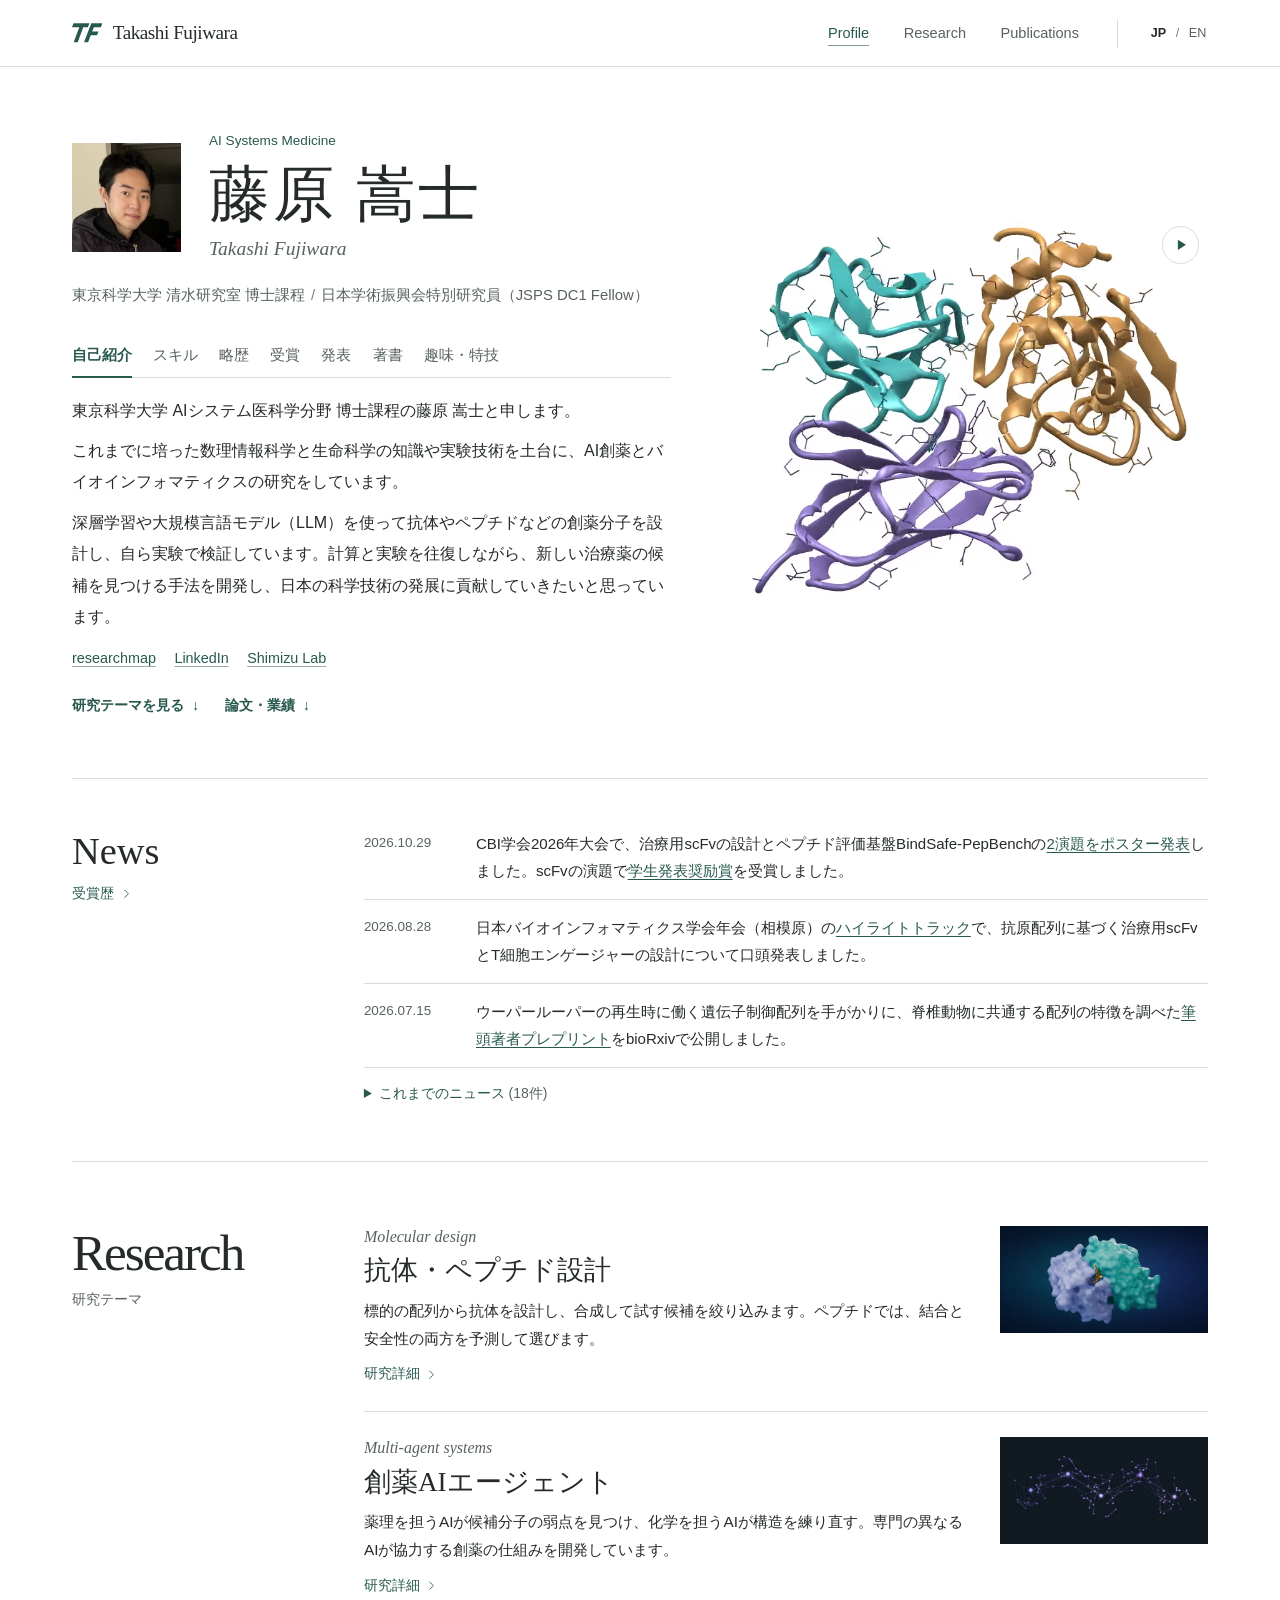
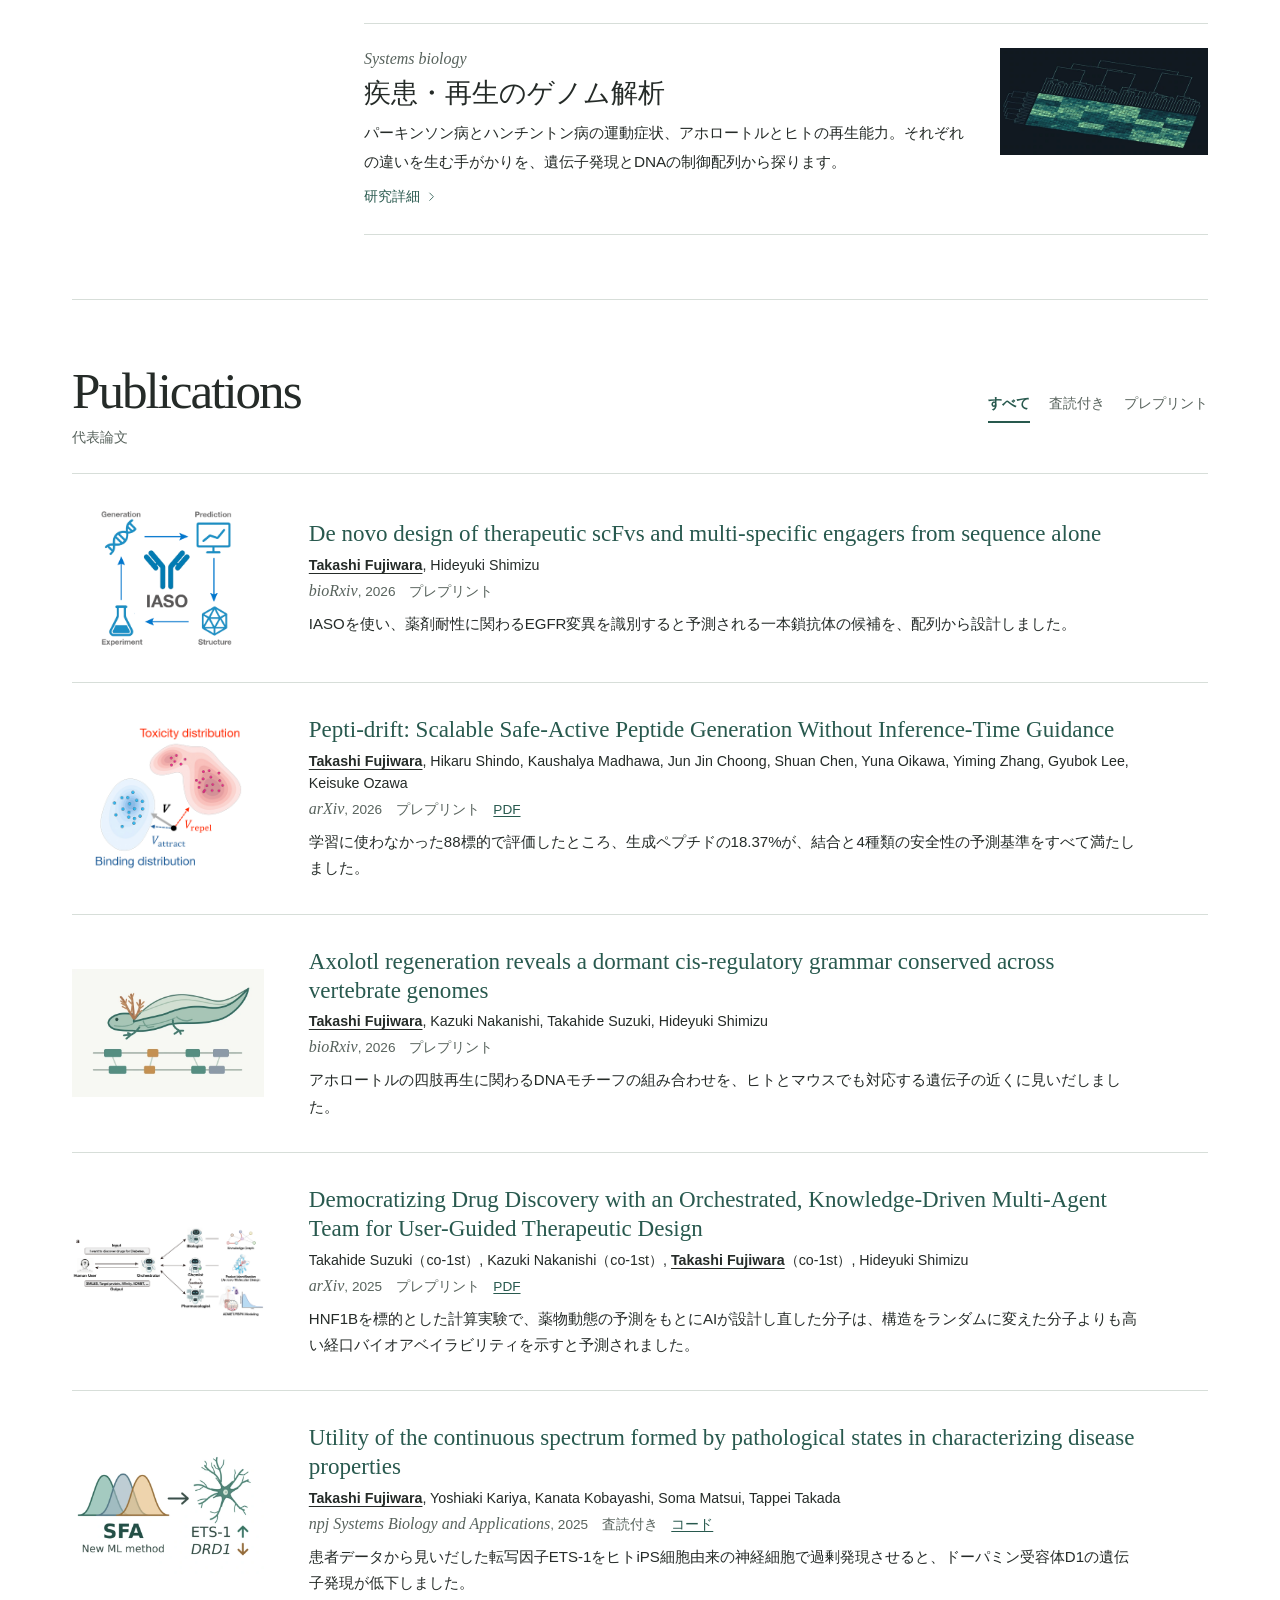
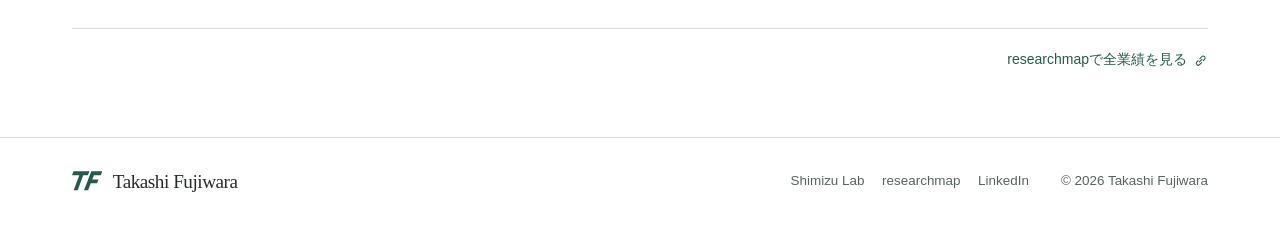
==== commit 03e7c573: "Use the drift-field preview and restore the original OrchestRA figure" ====
--- a/index.html
+++ b/index.html
@@ -1,4 +1,4 @@
-<!doctype html><html lang="ja"><head><meta charset="utf-8"><meta name="viewport" content="width=device-width, initial-scale=1"><meta name="theme-color" content="#ffffff"><title>Takashi Fujiwara | 藤原 嵩士 · AIシステム医科学</title><meta name="description" content="藤原嵩士の研究者プロフィール。東京科学大学・清水研究室で取り組む抗体・ペプチドのAI設計、創薬AIエージェント、疾患と再生のゲノム研究を紹介します。"><meta property="og:type" content="website"><meta property="og:locale" content="ja_JP"><meta property="og:title" content="Takashi Fujiwara | 藤原 嵩士 · AIシステム医科学"><meta property="og:description" content="藤原嵩士の研究者プロフィール。東京科学大学・清水研究室で取り組む抗体・ペプチドのAI設計、創薬AIエージェント、疾患と再生のゲノム研究を紹介します。"><link rel="icon" href="assets/mark.svg" type="image/svg+xml"><link rel="stylesheet" href="style.css?v=693ba620c2"><script src="site.js" defer></script></head><body data-page="home"><a href="#main" class="skip">本文へ移動</a>
+<!doctype html><html lang="ja"><head><meta charset="utf-8"><meta name="viewport" content="width=device-width, initial-scale=1"><meta name="theme-color" content="#ffffff"><title>Takashi Fujiwara | 藤原 嵩士 · AIシステム医科学</title><meta name="description" content="藤原嵩士の研究者プロフィール。東京科学大学・清水研究室で取り組む抗体・ペプチドのAI設計、創薬AIエージェント、疾患と再生のゲノム研究を紹介します。"><meta property="og:type" content="website"><meta property="og:locale" content="ja_JP"><meta property="og:title" content="Takashi Fujiwara | 藤原 嵩士 · AIシステム医科学"><meta property="og:description" content="藤原嵩士の研究者プロフィール。東京科学大学・清水研究室で取り組む抗体・ペプチドのAI設計、創薬AIエージェント、疾患と再生のゲノム研究を紹介します。"><link rel="icon" href="assets/mark.svg" type="image/svg+xml"><link rel="stylesheet" href="style.css?v=bbe0ea1b0e"><script src="site.js" defer></script></head><body data-page="home"><a href="#main" class="skip">本文へ移動</a>
     <header class="mast"><div class="container mast-inner"><a class="brand" href="index.html#overview" aria-label="Takashi Fujiwara"><svg class="logo-mark" viewBox="0 0 40 38" aria-hidden="true"><g fill="currentColor"><path d="M2 6h21l-2.1 5.1h-6.1L7.5 31H2.2l7.4-19.9H0z"/><path d="M25.4 6H40l-2 5.1H28.8l-2.2 5.6h8.3l-1.9 5h-8.3l-3.5 9.3h-5.4z"/></g></svg><span>Takashi Fujiwara</span></a><div class="desktop-nav"><nav aria-label="主要ナビゲーション"><a data-section="profile" class="active" href="index.html#profile">Profile</a><a data-section="research" class="" href="index.html#research">Research</a><a data-section="publications" class="" href="index.html#publications">Publications</a></nav></div><div class="languages" aria-label="表示言語"><svg class="icon" viewBox="0 0 24 24" fill="none" stroke="currentColor" stroke-width="1.6" stroke-linecap="round" stroke-linejoin="round" aria-hidden="true"><circle cx="12" cy="12" r="8.5"/><ellipse cx="12" cy="12" rx="4" ry="8.5"/><path d="M3.5 12h17"/></svg><a href="index.html" lang="ja" hreflang="ja" data-lang="ja" aria-current="true">JP</a><span>/</span><a href="en/index.html" lang="en" hreflang="en" data-lang="en">EN</a></div><button id="menu-toggle" type="button" aria-expanded="false" aria-controls="mobile-nav" aria-label="メニュー"><svg class="icon" viewBox="0 0 24 24" fill="none" stroke="currentColor" stroke-width="1.6" stroke-linecap="round" stroke-linejoin="round" aria-hidden="true"><path d="M3 6h18M3 12h18M3 18h18"/></svg><svg class="icon" viewBox="0 0 24 24" fill="none" stroke="currentColor" stroke-width="1.6" stroke-linecap="round" stroke-linejoin="round" aria-hidden="true"><path d="m5 5 14 14M19 5 5 19"/></svg></button></div><nav id="mobile-nav" hidden aria-label="モバイルナビゲーション"><a data-section="profile" class="active" href="index.html#profile">Profile</a><a data-section="research" class="" href="index.html#research">Research</a><a data-section="publications" class="" href="index.html#publications">Publications</a></nav></header><main id="main"><div id="overview"></div><section id="profile" class="hero" aria-label="プロフィール"><div class="container hero-inner">
         <div class="hero-copy">
           <div class="profile-identity">
@@ -212,7 +212,7 @@
     <p class="paper-summary">IASOを使い、薬剤耐性に関わるEGFR変異を識別すると予測される一本鎖抗体の候補を、配列から設計しました。</p>
   </div>
 </article><article class="paper" data-kind="preprint">
-  <a class="paper-figure" href="assets/publications/pepti.webp?v=4161cce3f6"><span class="sr-only">詳細図を開く。</span><img class="paper-thumb" src="assets/publications/pepti-icon.webp" alt="Pepti-drift：標的タンパク質のくぼみに向かうペプチド鎖。" width="600" height="400" loading="lazy" decoding="async"></a>
+  <a class="paper-figure" href="assets/publications/pepti.webp?v=4161cce3f6"><span class="sr-only">モデルの全体図を開く。</span><img class="paper-thumb" src="assets/publications/pepti-drift-field.webp" alt="Pepti-driftのドリフトベクトル。青の結合分布に引き寄せる成分と、赤の毒性分布から遠ざける成分を示す。" width="334" height="326" loading="lazy" decoding="async"></a>
   <div class="paper-copy">
     <h3 lang="en"><a href="https://arxiv.org/abs/2606.27824">Pepti-drift: Scalable Safe-Active Peptide Generation Without Inference-Time Guidance</a></h3>
     <p class="authors"><strong class="self-author">Takashi Fujiwara</strong>, Hikaru Shindo, Kaushalya Madhawa, Jun Jin Choong, Shuan Chen, Yuna Oikawa, Yiming Zhang, Gyubok Lee, Keisuke Ozawa</p>
@@ -228,7 +228,7 @@
     <p class="paper-summary">アホロートルの四肢再生に関わるDNAモチーフの組み合わせを、ヒトとマウスでも対応する遺伝子の近くに見いだしました。</p>
   </div>
 </article><article class="paper" data-kind="preprint">
-  <a class="paper-figure" href="assets/publications/orchestra.webp?v=021a05096b"><span class="sr-only">詳細図を開く。</span><img class="paper-thumb" src="assets/publications/orchestra-icon.webp" alt="OrchestRA：DNA、フラスコ、カプセルで表した生物学・化学・薬理学のチームを指揮するロボット。" width="600" height="400" loading="lazy" decoding="async"></a>
+  <a class="paper-figure paper-figure-wide" href="assets/publications/orchestra.webp?v=021a05096b"><span class="sr-only">図を原寸で開く。</span><img class="paper-thumb" src="assets/publications/orchestra.webp?v=021a05096b" alt="OrchestRAで、利用者の依頼を受けたオーケストレーターが生物学・化学・薬理学の専門エージェントと連携する構成図。" width="1728" height="812" loading="lazy" decoding="async"></a>
   <div class="paper-copy">
     <h3 lang="en"><a href="https://arxiv.org/abs/2512.21623">Democratizing Drug Discovery with an Orchestrated, Knowledge-Driven Multi-Agent Team for User-Guided Therapeutic Design</a></h3>
     <p class="authors">Takahide Suzuki（co-1st）, Kazuki Nakanishi（co-1st）, <strong class="self-author">Takashi Fujiwara</strong>（co-1st）, Hideyuki Shimizu</p>
--- a/style.css
+++ b/style.css
@@ -518,6 +518,9 @@
   }
   .paper-copy { display: contents; }
   .paper-thumb, .paper-figure { grid-area: 1 / 1; }
+  .paper-figure-wide { grid-area: 1 / 1 / 2 / -1; }
+  .paper-figure-wide .paper-thumb { max-height: none; }
+  .paper-figure-wide + .paper-copy h3 { grid-area: 2 / 1 / 3 / -1; margin-top: .35rem; }
   .paper h3 { grid-area: 1 / 2; font-size: 1.15rem; }
   .paper .authors, .paper-meta, .paper-summary { grid-column: 1 / -1; margin: 0; }
   .paper .authors { margin-top: .25rem; }
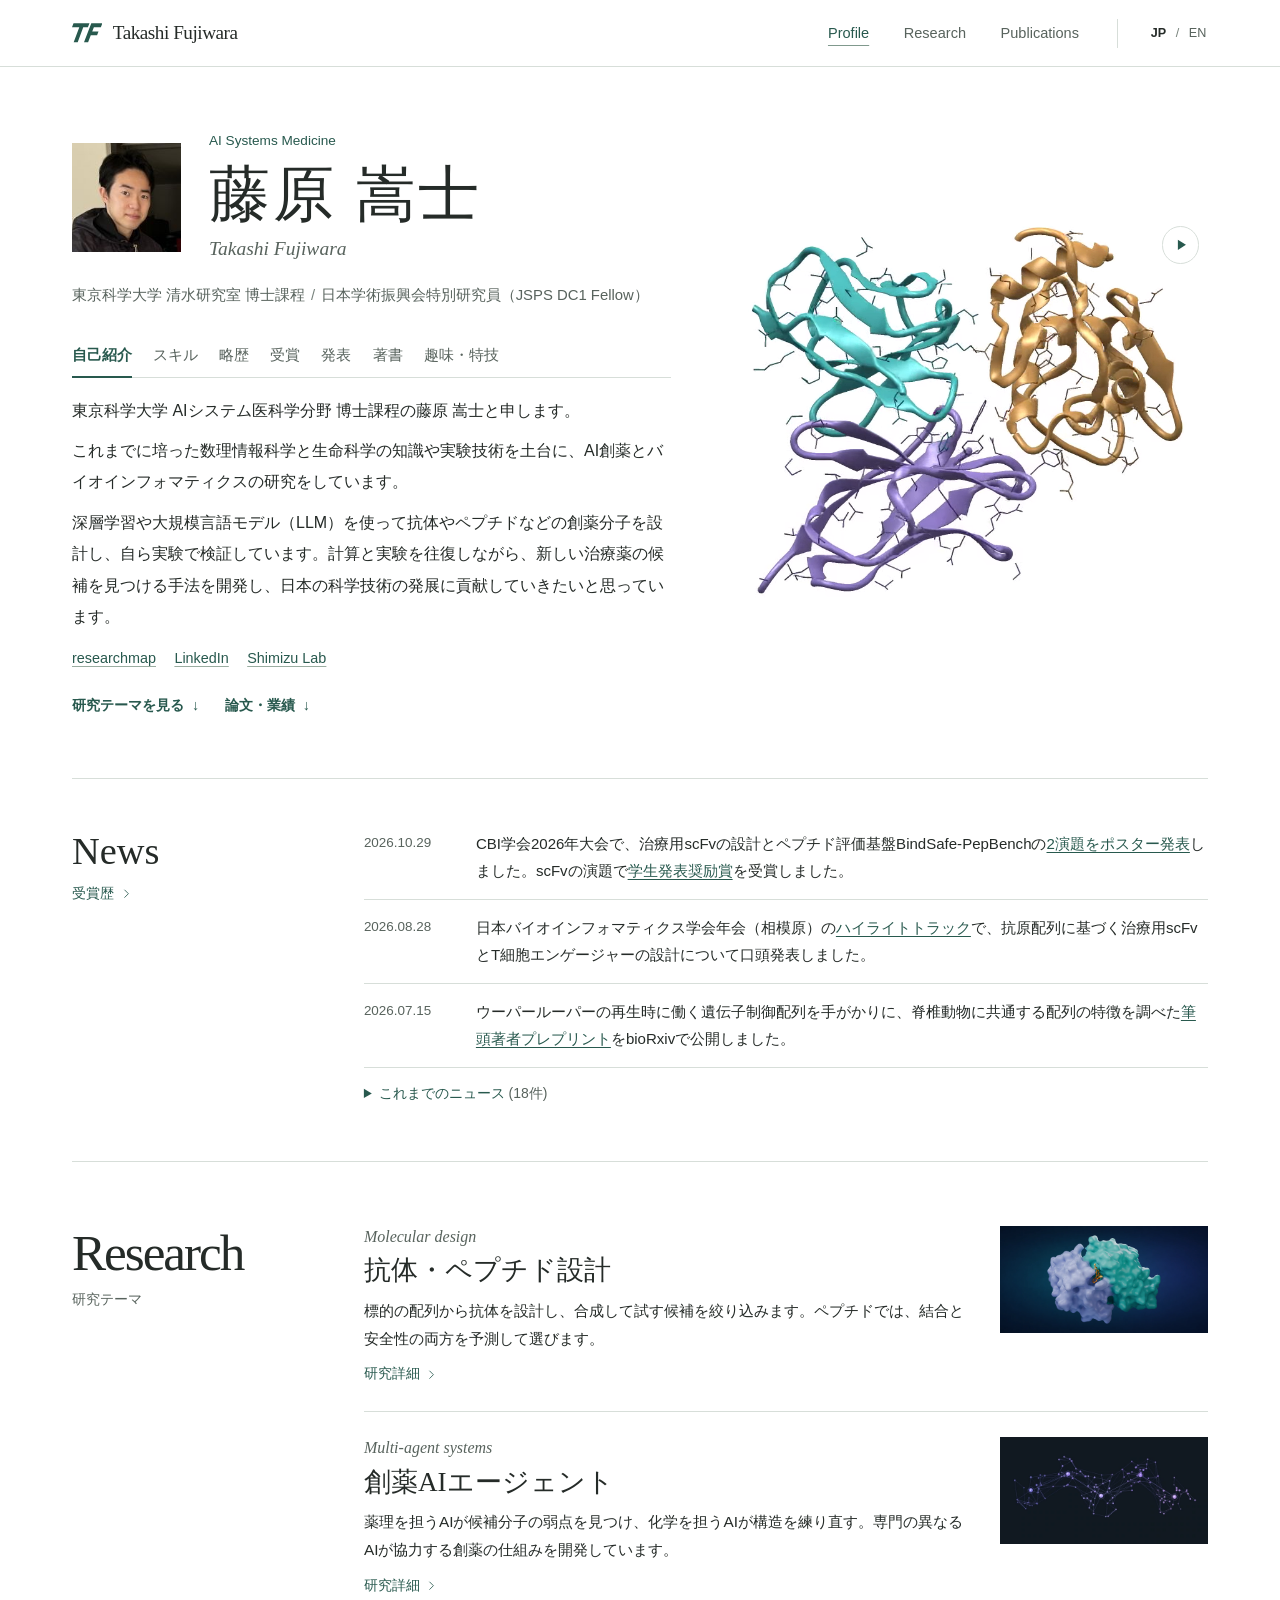
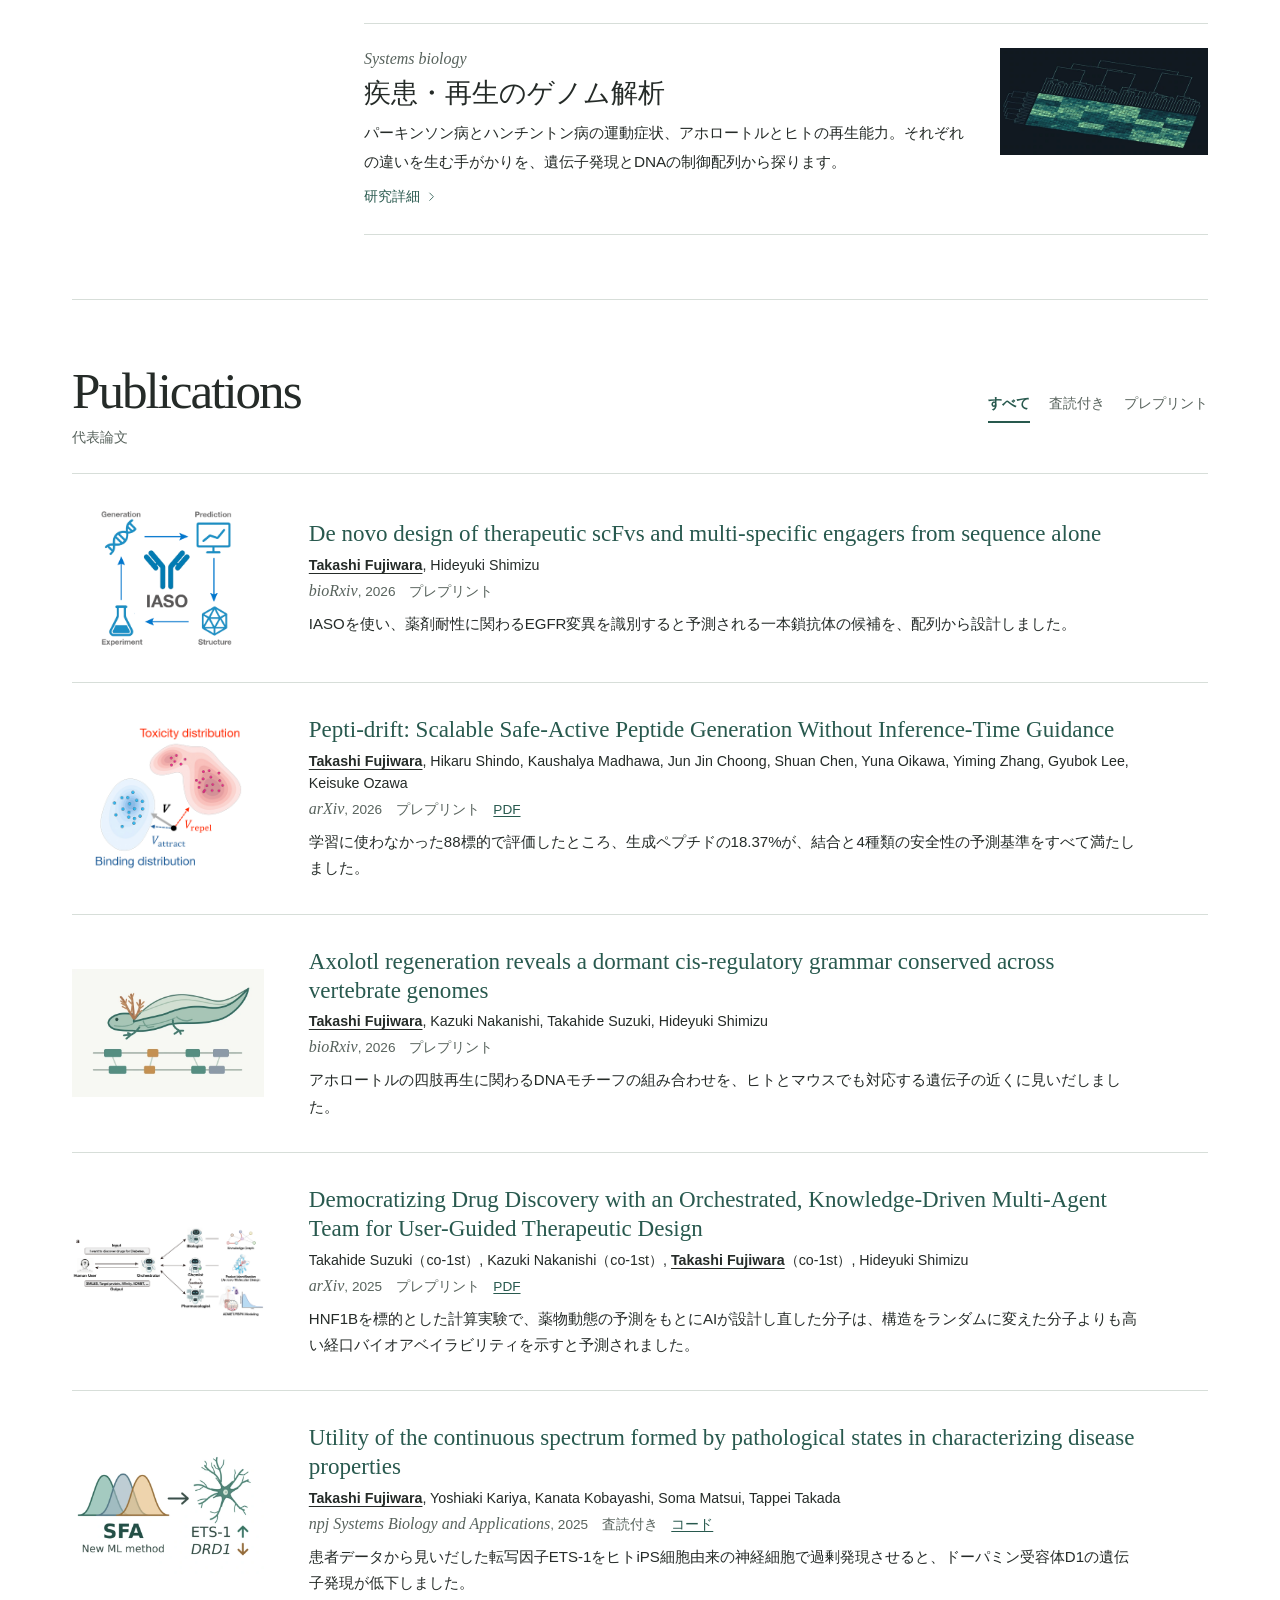
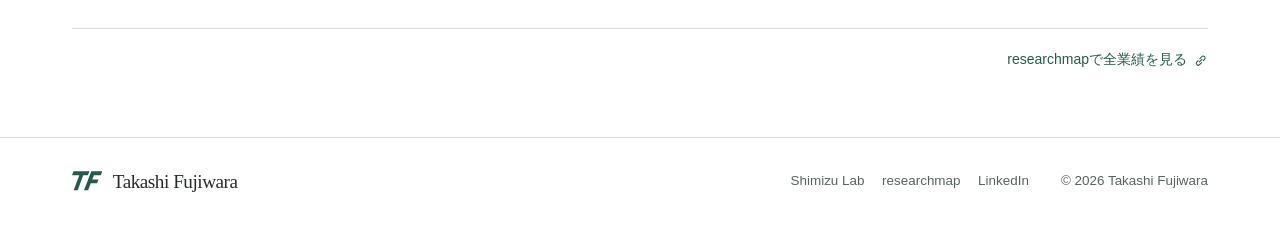
==== commit 398d8c0e: "Change title and meta description in index.html Updated the title and meta description for better cl" ====
--- a/index.html
+++ b/index.html
@@ -1,4 +1,4 @@
-<!doctype html><html lang="ja"><head><meta charset="utf-8"><meta name="viewport" content="width=device-width, initial-scale=1"><meta name="theme-color" content="#ffffff"><title>Takashi Fujiwara | 藤原 嵩士 · AIシステム医科学</title><meta name="description" content="藤原嵩士の研究者プロフィール。東京科学大学・清水研究室で取り組む抗体・ペプチドのAI設計、創薬AIエージェント、疾患と再生のゲノム研究を紹介します。"><meta property="og:type" content="website"><meta property="og:locale" content="ja_JP"><meta property="og:title" content="Takashi Fujiwara | 藤原 嵩士 · AIシステム医科学"><meta property="og:description" content="藤原嵩士の研究者プロフィール。東京科学大学・清水研究室で取り組む抗体・ペプチドのAI設計、創薬AIエージェント、疾患と再生のゲノム研究を紹介します。"><link rel="icon" href="assets/mark.svg" type="image/svg+xml"><link rel="stylesheet" href="style.css?v=bbe0ea1b0e"><script src="site.js" defer></script></head><body data-page="home"><a href="#main" class="skip">本文へ移動</a>
+<!doctype html><html lang="ja"><head><meta charset="utf-8"><meta name="viewport" content="width=device-width, initial-scale=1"><meta name="theme-color" content="#ffffff"><title>藤原 嵩士の個人ページ</title><meta name="description" content="藤原嵩士の研究者プロフィール。東京科学大学・清水研究室で取り組む抗体・ペプチドのAI設計、創薬AIエージェント、疾患と再生のゲノム研究を紹介します。"><meta property="og:type" content="website"><meta property="og:locale" content="ja_JP"><meta property="og:title" content="Takashi Fujiwara | 藤原 嵩士 · AIシステム医科学"><meta property="og:description" content="藤原嵩士の研究者プロフィール。東京科学大学・清水研究室で取り組む抗体・ペプチドのAI設計、創薬AIエージェント、疾患と再生のゲノム研究を紹介します。"><link rel="icon" href="assets/mark.svg" type="image/svg+xml"><link rel="stylesheet" href="style.css?v=bbe0ea1b0e"><script src="site.js" defer></script></head><body data-page="home"><a href="#main" class="skip">本文へ移動</a>
     <header class="mast"><div class="container mast-inner"><a class="brand" href="index.html#overview" aria-label="Takashi Fujiwara"><svg class="logo-mark" viewBox="0 0 40 38" aria-hidden="true"><g fill="currentColor"><path d="M2 6h21l-2.1 5.1h-6.1L7.5 31H2.2l7.4-19.9H0z"/><path d="M25.4 6H40l-2 5.1H28.8l-2.2 5.6h8.3l-1.9 5h-8.3l-3.5 9.3h-5.4z"/></g></svg><span>Takashi Fujiwara</span></a><div class="desktop-nav"><nav aria-label="主要ナビゲーション"><a data-section="profile" class="active" href="index.html#profile">Profile</a><a data-section="research" class="" href="index.html#research">Research</a><a data-section="publications" class="" href="index.html#publications">Publications</a></nav></div><div class="languages" aria-label="表示言語"><svg class="icon" viewBox="0 0 24 24" fill="none" stroke="currentColor" stroke-width="1.6" stroke-linecap="round" stroke-linejoin="round" aria-hidden="true"><circle cx="12" cy="12" r="8.5"/><ellipse cx="12" cy="12" rx="4" ry="8.5"/><path d="M3.5 12h17"/></svg><a href="index.html" lang="ja" hreflang="ja" data-lang="ja" aria-current="true">JP</a><span>/</span><a href="en/index.html" lang="en" hreflang="en" data-lang="en">EN</a></div><button id="menu-toggle" type="button" aria-expanded="false" aria-controls="mobile-nav" aria-label="メニュー"><svg class="icon" viewBox="0 0 24 24" fill="none" stroke="currentColor" stroke-width="1.6" stroke-linecap="round" stroke-linejoin="round" aria-hidden="true"><path d="M3 6h18M3 12h18M3 18h18"/></svg><svg class="icon" viewBox="0 0 24 24" fill="none" stroke="currentColor" stroke-width="1.6" stroke-linecap="round" stroke-linejoin="round" aria-hidden="true"><path d="m5 5 14 14M19 5 5 19"/></svg></button></div><nav id="mobile-nav" hidden aria-label="モバイルナビゲーション"><a data-section="profile" class="active" href="index.html#profile">Profile</a><a data-section="research" class="" href="index.html#research">Research</a><a data-section="publications" class="" href="index.html#publications">Publications</a></nav></header><main id="main"><div id="overview"></div><section id="profile" class="hero" aria-label="プロフィール"><div class="container hero-inner">
         <div class="hero-copy">
           <div class="profile-identity">
@@ -243,4 +243,4 @@
     <div class="paper-meta"><span><cite lang="en">npj Systems Biology and Applications</cite>, <time datetime="2025">2025</time></span><span>査読付き</span><a href="https://github.com/kyoshiaki-tky/SFA">コード<span class="sr-only"> — Utility of the continuous spectrum formed by pathological states in characterizing disease properties</span></a></div>
     <p class="paper-summary">患者データから見いだした転写因子ETS-1をヒトiPS細胞由来の神経細胞で過剰発現させると、ドーパミン受容体D1の遺伝子発現が低下しました。</p>
   </div>
-</article></div><div class="section-end"><a class="external" href="https://researchmap.jp/takashi_fujiwara">researchmapで全業績を見る<svg class="icon" viewBox="0 0 24 24" fill="none" stroke="currentColor" stroke-width="1.6" stroke-linecap="round" stroke-linejoin="round" aria-hidden="true"><path d="m10 14 4-4m-6 2-2 2a3 3 0 0 0 4.25 4.25l3.25-3.25M16 12l2-2a3 3 0 0 0-4.25-4.25l-3.25 3.25"/></svg></a></div></div></section></main><footer><div class="container footer-wrap"><a class="brand" href="index.html#overview" aria-label="Takashi Fujiwara"><svg class="logo-mark" viewBox="0 0 40 38" aria-hidden="true"><g fill="currentColor"><path d="M2 6h21l-2.1 5.1h-6.1L7.5 31H2.2l7.4-19.9H0z"/><path d="M25.4 6H40l-2 5.1H28.8l-2.2 5.6h8.3l-1.9 5h-8.3l-3.5 9.3h-5.4z"/></g></svg><span>Takashi Fujiwara</span></a><div class="footer-links"><a href="https://shimizuhideyuki-lab.org/t_fujiwara/">Shimizu Lab</a><a href="https://researchmap.jp/takashi_fujiwara">researchmap</a><a href="https://www.linkedin.com/in/takashi-fujiwara-124292261/">LinkedIn</a></div><small>© 2026 Takashi Fujiwara</small></div></footer></body></html>+</article></div><div class="section-end"><a class="external" href="https://researchmap.jp/takashi_fujiwara">researchmapで全業績を見る<svg class="icon" viewBox="0 0 24 24" fill="none" stroke="currentColor" stroke-width="1.6" stroke-linecap="round" stroke-linejoin="round" aria-hidden="true"><path d="m10 14 4-4m-6 2-2 2a3 3 0 0 0 4.25 4.25l3.25-3.25M16 12l2-2a3 3 0 0 0-4.25-4.25l-3.25 3.25"/></svg></a></div></div></section></main><footer><div class="container footer-wrap"><a class="brand" href="index.html#overview" aria-label="Takashi Fujiwara"><svg class="logo-mark" viewBox="0 0 40 38" aria-hidden="true"><g fill="currentColor"><path d="M2 6h21l-2.1 5.1h-6.1L7.5 31H2.2l7.4-19.9H0z"/><path d="M25.4 6H40l-2 5.1H28.8l-2.2 5.6h8.3l-1.9 5h-8.3l-3.5 9.3h-5.4z"/></g></svg><span>Takashi Fujiwara</span></a><div class="footer-links"><a href="https://shimizuhideyuki-lab.org/t_fujiwara/">Shimizu Lab</a><a href="https://researchmap.jp/takashi_fujiwara">researchmap</a><a href="https://www.linkedin.com/in/takashi-fujiwara-124292261/">LinkedIn</a></div><small>© 2026 Takashi Fujiwara</small></div></footer></body></html>
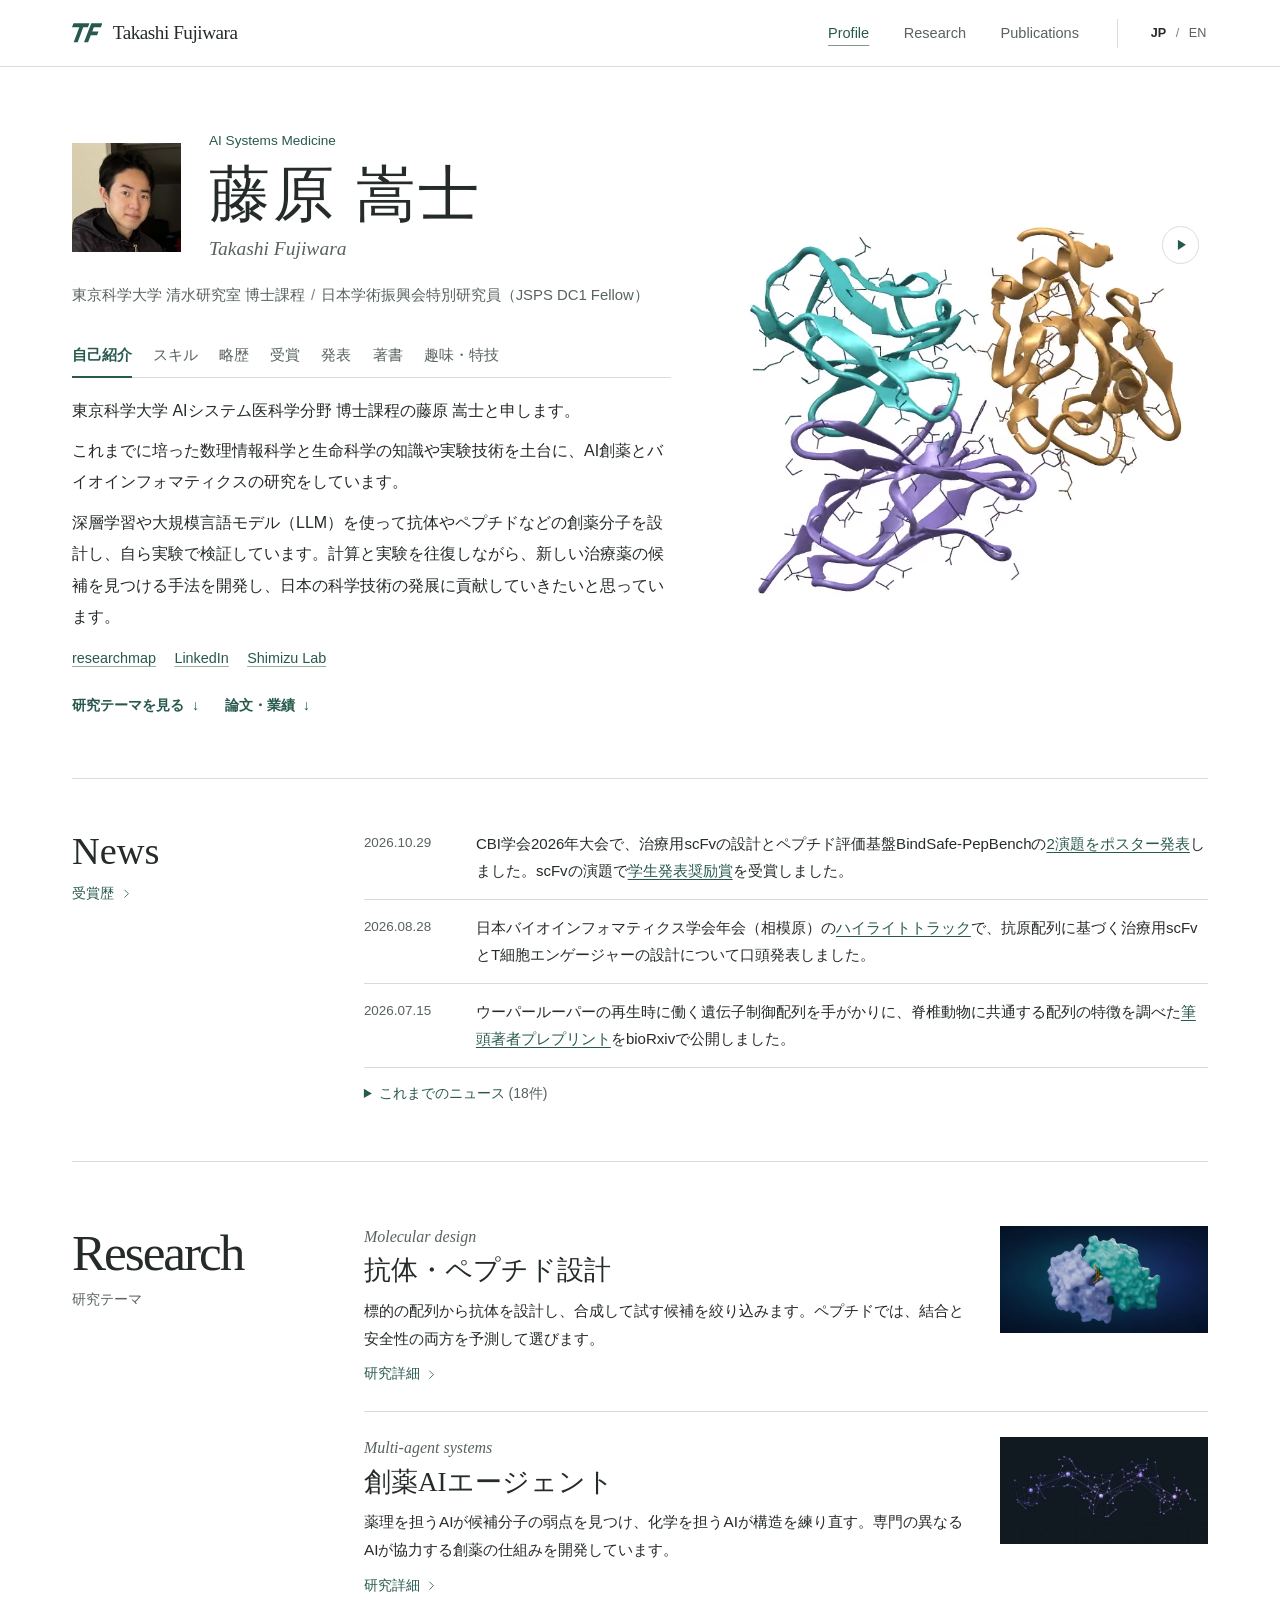
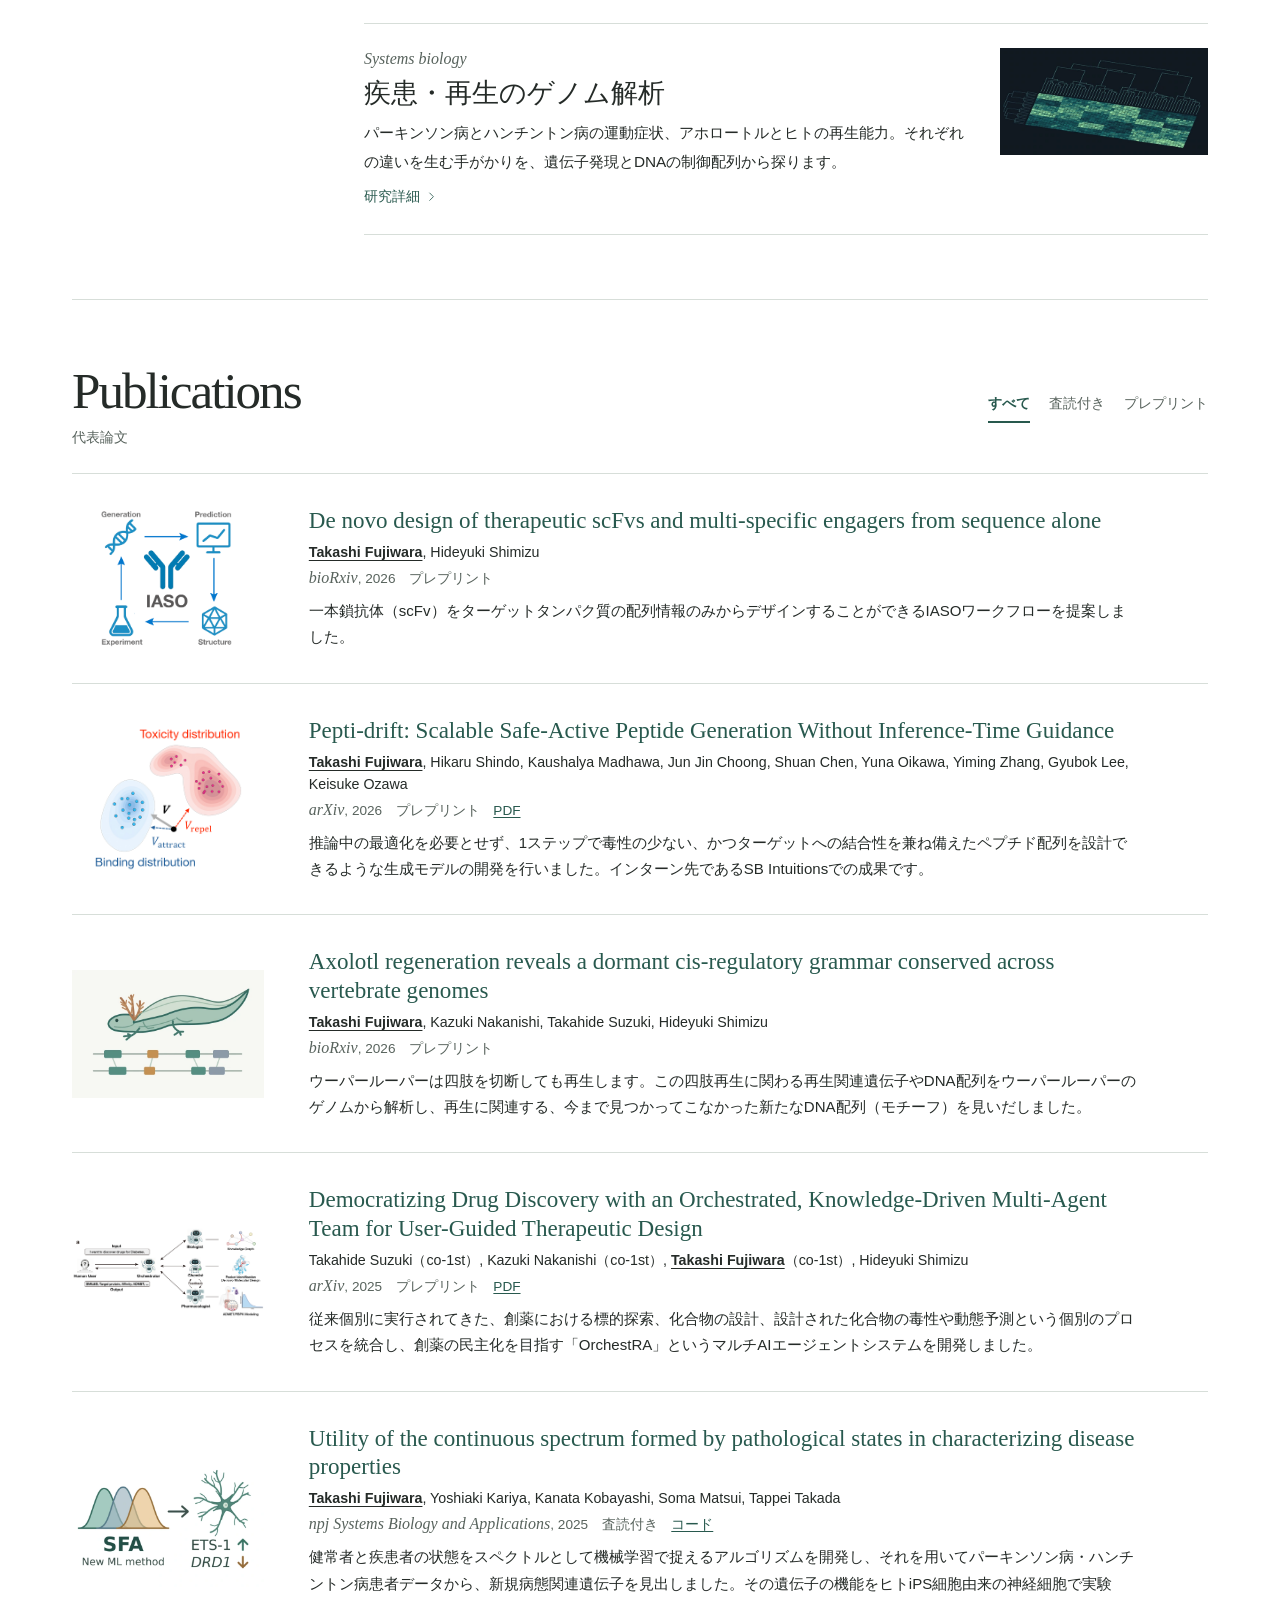
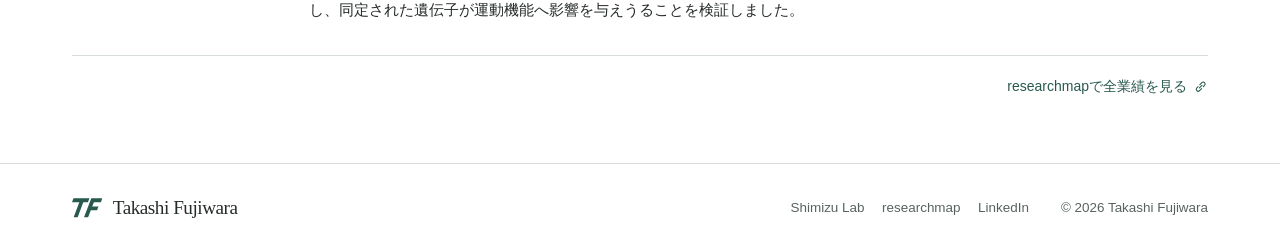
==== commit b54a1f4a: "Update hobbies and paper summaries in index.html" ====
--- a/index.html
+++ b/index.html
@@ -150,7 +150,7 @@
 <div class="profile-panel" id="hobbies">
   <h2 class="panel-heading">趣味・特技</h2>
   <dl class="profile-highlights">
-    <div><dt>趣味</dt><dd>ジムでのトレーニング。ゲームはモンハン、スプラトゥーン、eFootballが好きです。</dd></div>
+    <div><dt>趣味</dt><dd>ジムでのトレーニング。ゲームはモンハン、スプラトゥーン、eFootball（過去世界430位）が好きです。</dd></div>
     <div><dt>ボランティア</dt><dd>学生団体<a href="https://frogstokyo.jp">FROGs</a>でボランティア活動に参加しました。</dd></div>
     <div><dt>陸上競技</dt><dd><ul><li>第61回広島県中学通信陸上（2015年）男子四種競技 3位</li><li>第42回広島県中学校陸上競技選手権大会 男子四種競技 5位</li></ul></dd></div>
   </dl>
@@ -209,7 +209,7 @@
     <h3 lang="en"><a href="https://doi.org/10.64898/2026.03.17.712263">De novo design of therapeutic scFvs and multi-specific engagers from sequence alone</a></h3>
     <p class="authors"><strong class="self-author">Takashi Fujiwara</strong>, Hideyuki Shimizu</p>
     <div class="paper-meta"><span><cite lang="en">bioRxiv</cite>, <time datetime="2026">2026</time></span><span>プレプリント</span></div>
-    <p class="paper-summary">IASOを使い、薬剤耐性に関わるEGFR変異を識別すると予測される一本鎖抗体の候補を、配列から設計しました。</p>
+    <p class="paper-summary">一本鎖抗体（scFv）をターゲットタンパク質の配列情報のみからデザインすることができるIASOワークフローを提案しました。</p>
   </div>
 </article><article class="paper" data-kind="preprint">
   <a class="paper-figure" href="assets/publications/pepti.webp?v=4161cce3f6"><span class="sr-only">モデルの全体図を開く。</span><img class="paper-thumb" src="assets/publications/pepti-drift-field.webp" alt="Pepti-driftのドリフトベクトル。青の結合分布に引き寄せる成分と、赤の毒性分布から遠ざける成分を示す。" width="334" height="326" loading="lazy" decoding="async"></a>
@@ -217,7 +217,7 @@
     <h3 lang="en"><a href="https://arxiv.org/abs/2606.27824">Pepti-drift: Scalable Safe-Active Peptide Generation Without Inference-Time Guidance</a></h3>
     <p class="authors"><strong class="self-author">Takashi Fujiwara</strong>, Hikaru Shindo, Kaushalya Madhawa, Jun Jin Choong, Shuan Chen, Yuna Oikawa, Yiming Zhang, Gyubok Lee, Keisuke Ozawa</p>
     <div class="paper-meta"><span><cite lang="en">arXiv</cite>, <time datetime="2026">2026</time></span><span>プレプリント</span><a href="https://arxiv.org/pdf/2606.27824">PDF<span class="sr-only"> — Pepti-drift: Scalable Safe-Active Peptide Generation Without Inference-Time Guidance</span></a></div>
-    <p class="paper-summary">学習に使わなかった88標的で評価したところ、生成ペプチドの18.37%が、結合と4種類の安全性の予測基準をすべて満たしました。</p>
+    <p class="paper-summary">推論中の最適化を必要とせず、1ステップで毒性の少ない、かつターゲットへの結合性を兼ね備えたペプチド配列を設計できるような生成モデルの開発を行いました。インターン先であるSB Intuitionsでの成果です。</p>
   </div>
 </article><article class="paper" data-kind="preprint">
   <img class="paper-thumb" src="assets/publications/axolotl.webp" alt="アホロートルと、種をまたいで保存されたDNAモチーフの並びの模式図" width="600" height="400" loading="lazy" decoding="async">
@@ -225,7 +225,7 @@
     <h3 lang="en"><a href="https://doi.org/10.64898/2026.07.13.738357">Axolotl regeneration reveals a dormant cis-regulatory grammar conserved across vertebrate genomes</a></h3>
     <p class="authors"><strong class="self-author">Takashi Fujiwara</strong>, Kazuki Nakanishi, Takahide Suzuki, Hideyuki Shimizu</p>
     <div class="paper-meta"><span><cite lang="en">bioRxiv</cite>, <time datetime="2026">2026</time></span><span>プレプリント</span></div>
-    <p class="paper-summary">アホロートルの四肢再生に関わるDNAモチーフの組み合わせを、ヒトとマウスでも対応する遺伝子の近くに見いだしました。</p>
+    <p class="paper-summary">ウーパールーパーは四肢を切断しても再生します。この四肢再生に関わる再生関連遺伝子やDNA配列をウーパールーパーのゲノムから解析し、再生に関連する、今まで見つかってこなかった新たなDNA配列（モチーフ）を見いだしました。</p>
   </div>
 </article><article class="paper" data-kind="preprint">
   <a class="paper-figure paper-figure-wide" href="assets/publications/orchestra.webp?v=021a05096b"><span class="sr-only">図を原寸で開く。</span><img class="paper-thumb" src="assets/publications/orchestra.webp?v=021a05096b" alt="OrchestRAで、利用者の依頼を受けたオーケストレーターが生物学・化学・薬理学の専門エージェントと連携する構成図。" width="1728" height="812" loading="lazy" decoding="async"></a>
@@ -233,7 +233,7 @@
     <h3 lang="en"><a href="https://arxiv.org/abs/2512.21623">Democratizing Drug Discovery with an Orchestrated, Knowledge-Driven Multi-Agent Team for User-Guided Therapeutic Design</a></h3>
     <p class="authors">Takahide Suzuki（co-1st）, Kazuki Nakanishi（co-1st）, <strong class="self-author">Takashi Fujiwara</strong>（co-1st）, Hideyuki Shimizu</p>
     <div class="paper-meta"><span><cite lang="en">arXiv</cite>, <time datetime="2025">2025</time></span><span>プレプリント</span><a href="https://arxiv.org/pdf/2512.21623">PDF<span class="sr-only"> — Democratizing Drug Discovery with an Orchestrated, Knowledge-Driven Multi-Agent Team for User-Guided Therapeutic Design</span></a></div>
-    <p class="paper-summary">HNF1Bを標的とした計算実験で、薬物動態の予測をもとにAIが設計し直した分子は、構造をランダムに変えた分子よりも高い経口バイオアベイラビリティを示すと予測されました。</p>
+    <p class="paper-summary">従来個別に実行されてきた、創薬における標的探索、化合物の設計、設計された化合物の毒性や動態予測という個別のプロセスを統合し、創薬の民主化を目指す「OrchestRA」というマルチAIエージェントシステムを開発しました。</p>
   </div>
 </article><article class="paper" data-kind="article">
   <img class="paper-thumb" src="assets/publications/spectrum.webp?v=849a50d4" alt="開発した機械学習手法SFAは疾患と対照の状態の重なりをモデル化し、脳の遺伝子発現データからETS-1を候補として抽出。ヒトiPS細胞由来の前脳神経細胞でETS-1を過剰発現させると、DRD1のmRNAが減少した。" width="600" height="400" loading="lazy" decoding="async">
@@ -241,6 +241,6 @@
     <h3 lang="en"><a href="https://doi.org/10.1038/s41540-025-00579-x">Utility of the continuous spectrum formed by pathological states in characterizing disease properties</a></h3>
     <p class="authors"><strong class="self-author">Takashi Fujiwara</strong>, Yoshiaki Kariya, Kanata Kobayashi, Soma Matsui, Tappei Takada</p>
     <div class="paper-meta"><span><cite lang="en">npj Systems Biology and Applications</cite>, <time datetime="2025">2025</time></span><span>査読付き</span><a href="https://github.com/kyoshiaki-tky/SFA">コード<span class="sr-only"> — Utility of the continuous spectrum formed by pathological states in characterizing disease properties</span></a></div>
-    <p class="paper-summary">患者データから見いだした転写因子ETS-1をヒトiPS細胞由来の神経細胞で過剰発現させると、ドーパミン受容体D1の遺伝子発現が低下しました。</p>
+    <p class="paper-summary">健常者と疾患者の状態をスペクトルとして機械学習で捉えるアルゴリズムを開発し、それを用いてパーキンソン病・ハンチントン病患者データから、新規病態関連遺伝子を見出しました。その遺伝子の機能をヒトiPS細胞由来の神経細胞で実験し、同定された遺伝子が運動機能へ影響を与えうることを検証しました。</p>
   </div>
 </article></div><div class="section-end"><a class="external" href="https://researchmap.jp/takashi_fujiwara">researchmapで全業績を見る<svg class="icon" viewBox="0 0 24 24" fill="none" stroke="currentColor" stroke-width="1.6" stroke-linecap="round" stroke-linejoin="round" aria-hidden="true"><path d="m10 14 4-4m-6 2-2 2a3 3 0 0 0 4.25 4.25l3.25-3.25M16 12l2-2a3 3 0 0 0-4.25-4.25l-3.25 3.25"/></svg></a></div></div></section></main><footer><div class="container footer-wrap"><a class="brand" href="index.html#overview" aria-label="Takashi Fujiwara"><svg class="logo-mark" viewBox="0 0 40 38" aria-hidden="true"><g fill="currentColor"><path d="M2 6h21l-2.1 5.1h-6.1L7.5 31H2.2l7.4-19.9H0z"/><path d="M25.4 6H40l-2 5.1H28.8l-2.2 5.6h8.3l-1.9 5h-8.3l-3.5 9.3h-5.4z"/></g></svg><span>Takashi Fujiwara</span></a><div class="footer-links"><a href="https://shimizuhideyuki-lab.org/t_fujiwara/">Shimizu Lab</a><a href="https://researchmap.jp/takashi_fujiwara">researchmap</a><a href="https://www.linkedin.com/in/takashi-fujiwara-124292261/">LinkedIn</a></div><small>© 2026 Takashi Fujiwara</small></div></footer></body></html>
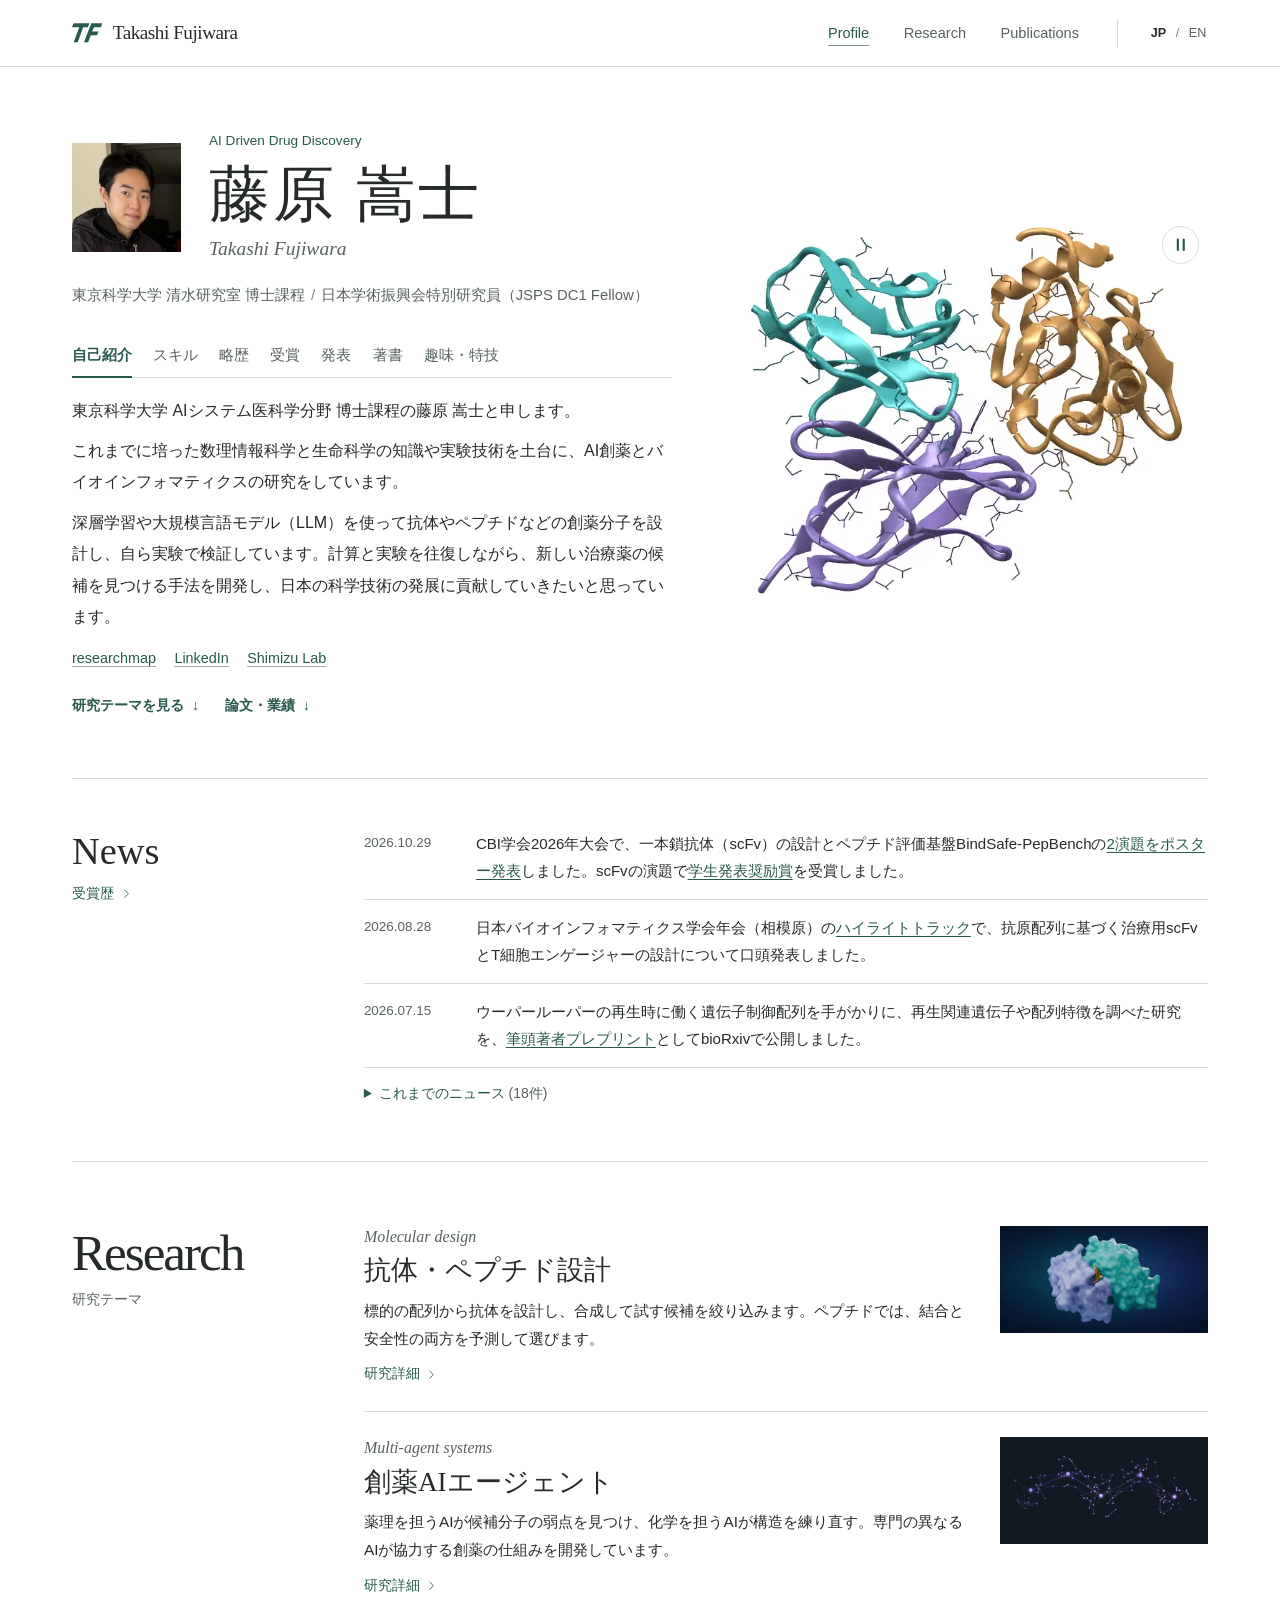
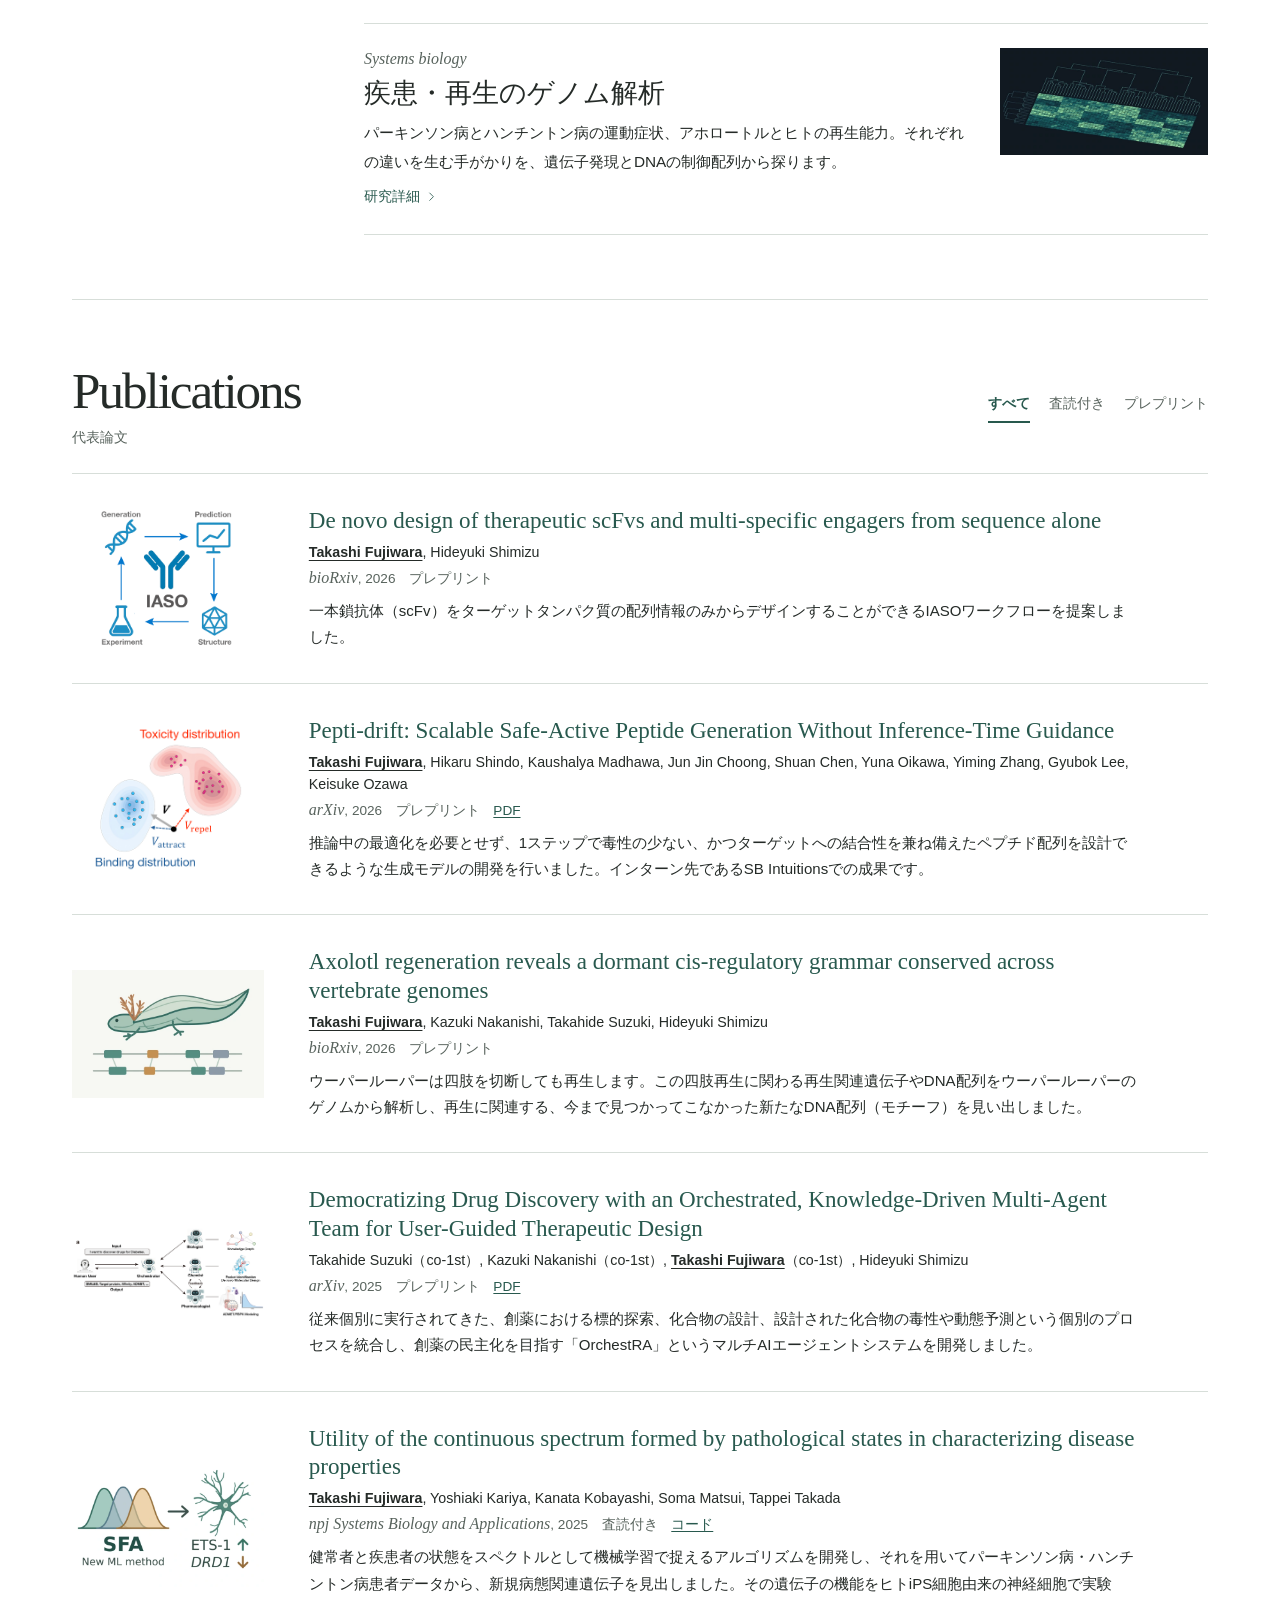
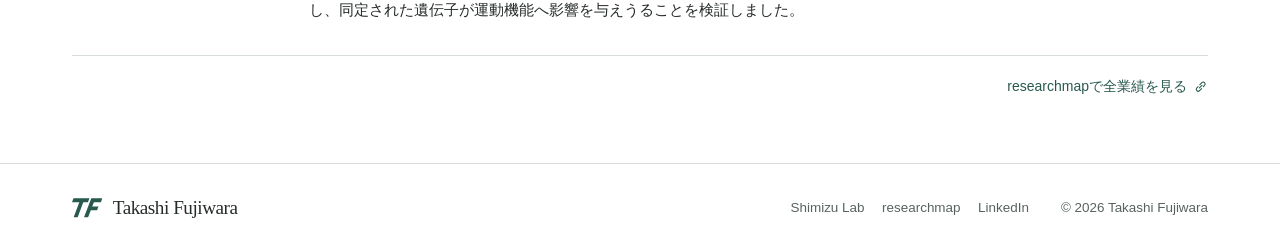
==== commit fd662b6a: "Update index.html" ====
--- a/index.html
+++ b/index.html
@@ -3,7 +3,7 @@
         <div class="hero-copy">
           <div class="profile-identity">
             <img class="portrait" src="assets/portrait.jpg" width="110" height="110" alt="藤原嵩士の顔写真">
-            <div class="nameplate"><p class="discipline" lang="en">AI Systems Medicine</p><h1 lang="ja">藤原 嵩士</h1><p class="alternate-name" lang="en">Takashi Fujiwara</p></div>
+            <div class="nameplate"><p class="discipline" lang="en">AI Driven Drug Discovery</p><h1 lang="ja">藤原 嵩士</h1><p class="alternate-name" lang="en">Takashi Fujiwara</p></div>
           </div>
           <p class="affil">東京科学大学 清水研究室 博士課程<b> / </b><span>日本学術振興会特別研究員（JSPS DC1 Fellow）</span></p>
           <div class="profile-tabs" role="tablist" aria-label="プロフィールの項目"><a href="#bio" role="tab" id="tab-bio" aria-controls="bio" aria-selected="true">自己紹介</a><a href="#skills" role="tab" id="tab-skills" aria-controls="skills" aria-selected="false">スキル</a><a href="#career" role="tab" id="tab-career" aria-controls="career" aria-selected="false">略歴</a><a href="#awards" role="tab" id="tab-awards" aria-controls="awards" aria-selected="false">受賞</a><a href="#talks" role="tab" id="tab-talks" aria-controls="talks" aria-selected="false">発表</a><a href="#books" role="tab" id="tab-books" aria-controls="books" aria-selected="false">著書</a><a href="#hobbies" role="tab" id="tab-hobbies" aria-controls="hobbies" aria-selected="false">趣味・特技</a></div>
@@ -150,7 +150,7 @@
 <div class="profile-panel" id="hobbies">
   <h2 class="panel-heading">趣味・特技</h2>
   <dl class="profile-highlights">
-    <div><dt>趣味</dt><dd>ジムでのトレーニング。ゲームはモンハン、スプラトゥーン、eFootball（過去世界430位）が好きです。</dd></div>
+    <div><dt>趣味</dt><dd>ジムでのトレーニング（Anytimeに行っています）。ゲームはモンハン（ライトボウガンと大剣好きです）、スプラトゥーン（2, 3共にX）、eFootball（過去世界430位）が好きです。</dd></div>
     <div><dt>ボランティア</dt><dd>学生団体<a href="https://frogstokyo.jp">FROGs</a>でボランティア活動に参加しました。</dd></div>
     <div><dt>陸上競技</dt><dd><ul><li>第61回広島県中学通信陸上（2015年）男子四種競技 3位</li><li>第42回広島県中学校陸上競技選手権大会 男子四種競技 5位</li></ul></dd></div>
   </dl>
@@ -174,9 +174,9 @@
   <div class="news-intro"><h2 class="news-label" id="news-heading">News</h2><a class="news-end" href="#awards">受賞歴<svg class="icon" viewBox="0 0 24 24" fill="none" stroke="currentColor" stroke-width="1.6" stroke-linecap="round" stroke-linejoin="round" aria-hidden="true"><path d="m9 5 7 7-7 7"/></svg></a></div>
   <div class="news-content">
 <ul class="news-list">
-  <li><time datetime="2026-10-29">2026.10.29</time><p>CBI学会2026年大会で、治療用scFvの設計とペプチド評価基盤BindSafe-PepBenchの<a href="https://www.cbi-society.org/taikai/taikai26/abstract_poster_list.html">2演題をポスター発表</a>しました。scFvの演題で<a href="https://cbi-society.org/taikai/taikai26/document/award_Excellent_Student_Abstract_Award.pdf">学生発表奨励賞</a>を受賞しました。</p></li>
+  <li><time datetime="2026-10-29">2026.10.29</time><p>CBI学会2026年大会で、一本鎖抗体（scFv）の設計とペプチド評価基盤BindSafe-PepBenchの<a href="https://www.cbi-society.org/taikai/taikai26/abstract_poster_list.html">2演題をポスター発表</a>しました。scFvの演題で<a href="https://cbi-society.org/taikai/taikai26/document/award_Excellent_Student_Abstract_Award.pdf">学生発表奨励賞</a>を受賞しました。</p></li>
   <li><time datetime="2026-08-28">2026.08.28</time><p>日本バイオインフォマティクス学会年会（相模原）の<a href="https://www.jsbi.org/iibmp2026/program/oral/">ハイライトトラック</a>で、抗原配列に基づく治療用scFvとT細胞エンゲージャーの設計について口頭発表しました。</p></li>
-  <li><time datetime="2026-07-15">2026.07.15</time><p>ウーパールーパーの再生時に働く遺伝子制御配列を手がかりに、脊椎動物に共通する配列の特徴を調べた<a href="https://www.biorxiv.org/content/10.64898/2026.07.13.738357v1">筆頭著者プレプリント</a>をbioRxivで公開しました。</p></li>
+  <li><time datetime="2026-07-15">2026.07.15</time><p>ウーパールーパーの再生時に働く遺伝子制御配列を手がかりに、再生関連遺伝子や配列特徴を調べた研究を、<a href="https://www.biorxiv.org/content/10.64898/2026.07.13.738357v1">筆頭著者プレプリント</a>としてbioRxivで公開しました。</p></li>
 </ul>
 <details class="news-archive">
   <summary>これまでのニュース <span>(18件)</span></summary>
@@ -225,7 +225,7 @@
     <h3 lang="en"><a href="https://doi.org/10.64898/2026.07.13.738357">Axolotl regeneration reveals a dormant cis-regulatory grammar conserved across vertebrate genomes</a></h3>
     <p class="authors"><strong class="self-author">Takashi Fujiwara</strong>, Kazuki Nakanishi, Takahide Suzuki, Hideyuki Shimizu</p>
     <div class="paper-meta"><span><cite lang="en">bioRxiv</cite>, <time datetime="2026">2026</time></span><span>プレプリント</span></div>
-    <p class="paper-summary">ウーパールーパーは四肢を切断しても再生します。この四肢再生に関わる再生関連遺伝子やDNA配列をウーパールーパーのゲノムから解析し、再生に関連する、今まで見つかってこなかった新たなDNA配列（モチーフ）を見いだしました。</p>
+    <p class="paper-summary">ウーパールーパーは四肢を切断しても再生します。この四肢再生に関わる再生関連遺伝子やDNA配列をウーパールーパーのゲノムから解析し、再生に関連する、今まで見つかってこなかった新たなDNA配列（モチーフ）を見い出しました。</p>
   </div>
 </article><article class="paper" data-kind="preprint">
   <a class="paper-figure paper-figure-wide" href="assets/publications/orchestra.webp?v=021a05096b"><span class="sr-only">図を原寸で開く。</span><img class="paper-thumb" src="assets/publications/orchestra.webp?v=021a05096b" alt="OrchestRAで、利用者の依頼を受けたオーケストレーターが生物学・化学・薬理学の専門エージェントと連携する構成図。" width="1728" height="812" loading="lazy" decoding="async"></a>
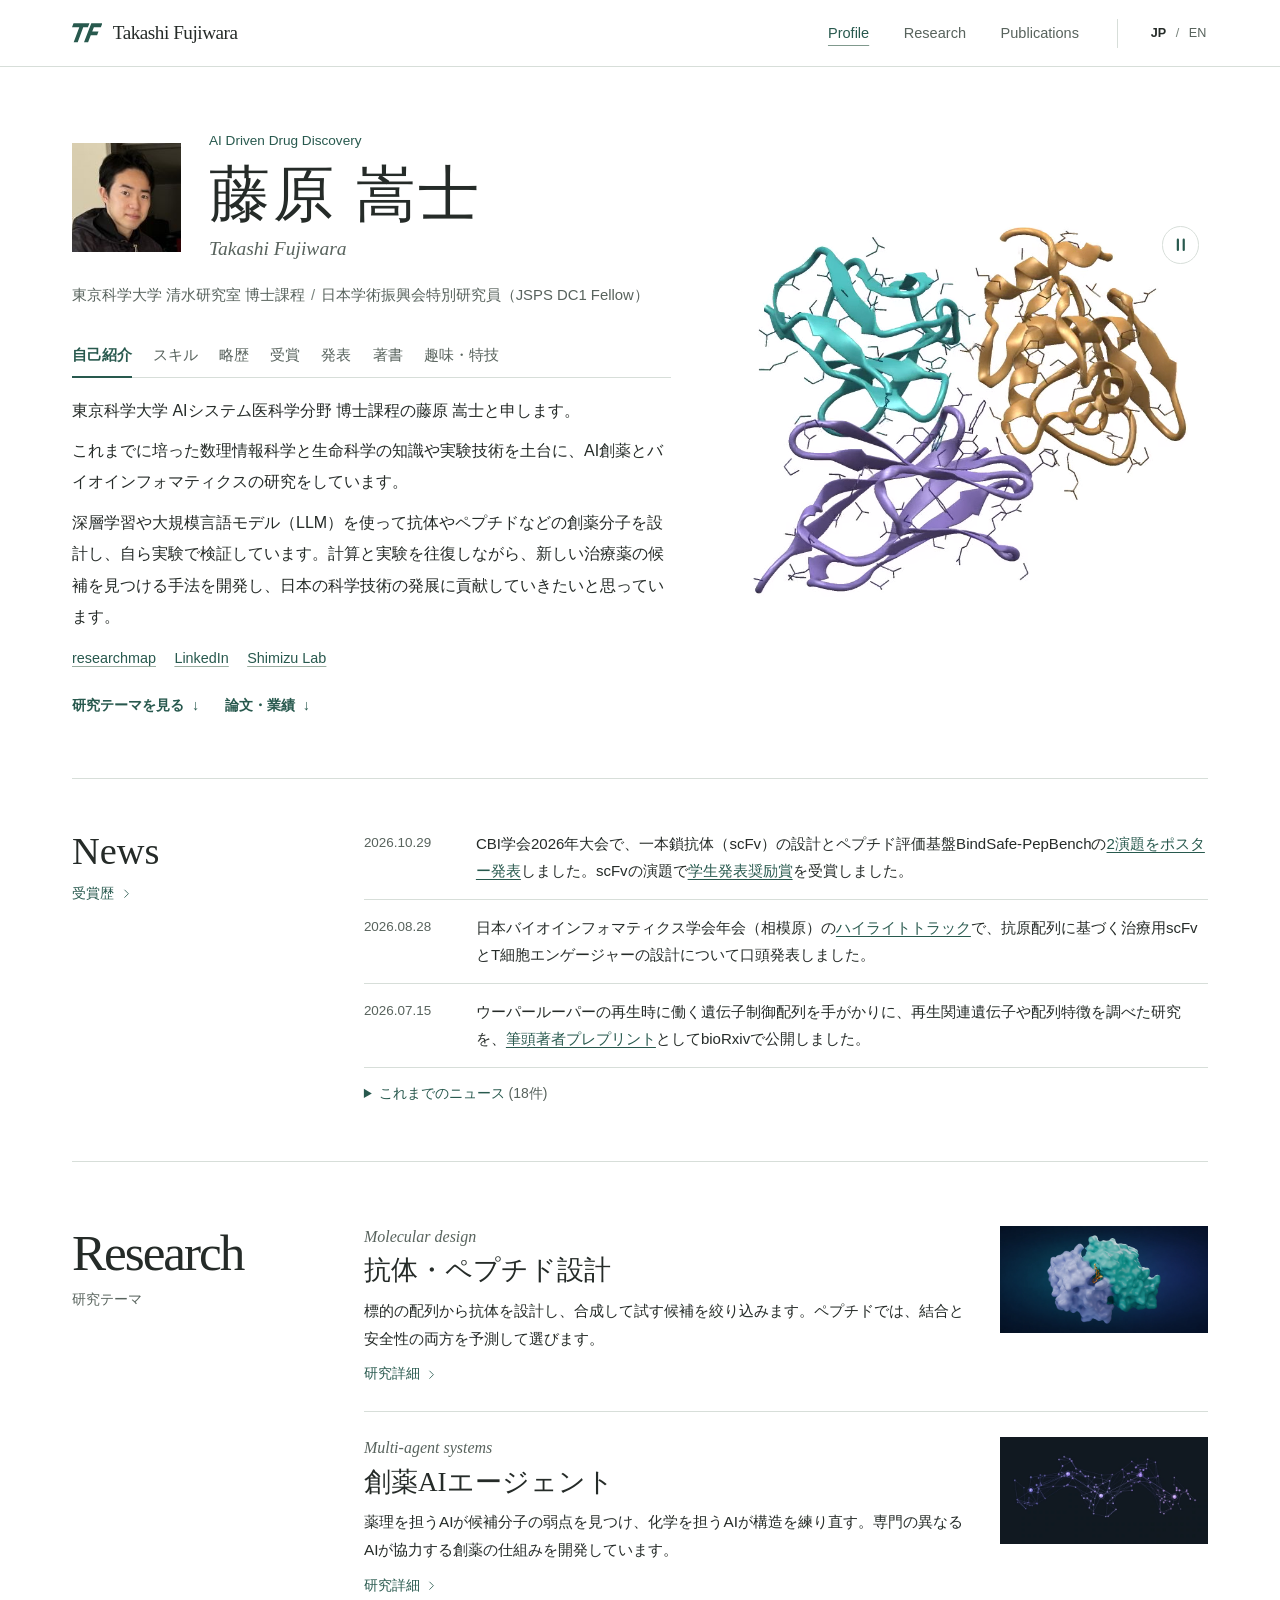
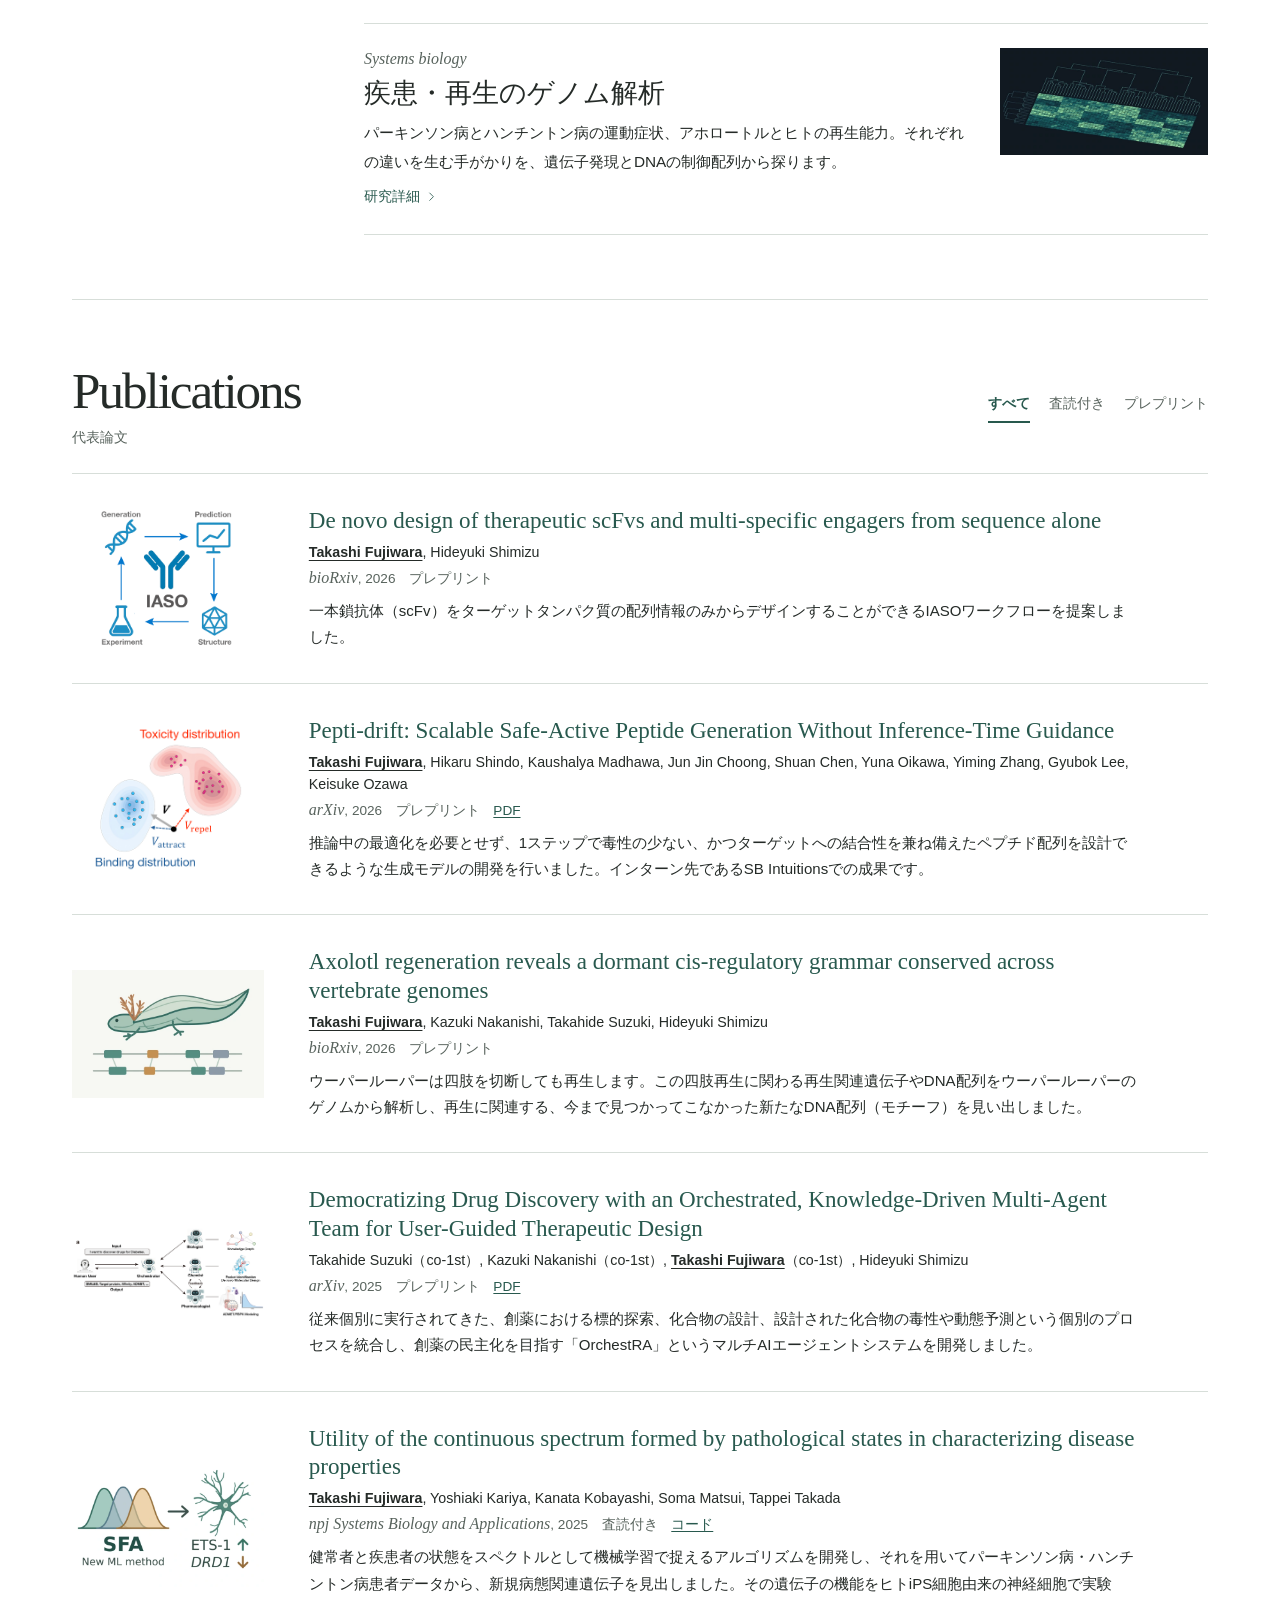
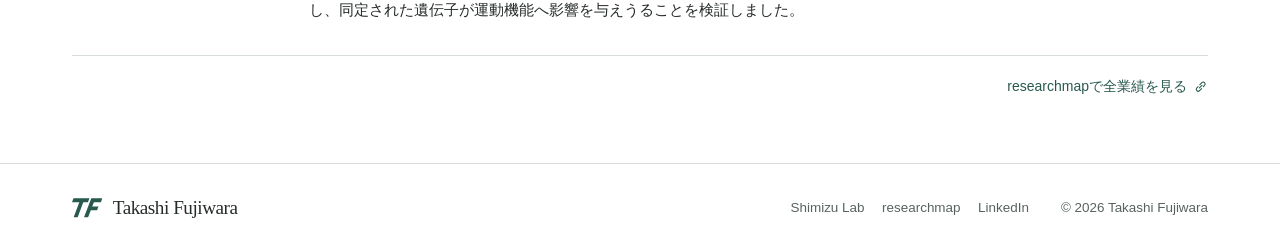
==== commit 83decc10: "Translate the revised publication summaries and align the homepage titles" ====
--- a/index.html
+++ b/index.html
@@ -1,4 +1,4 @@
-<!doctype html><html lang="ja"><head><meta charset="utf-8"><meta name="viewport" content="width=device-width, initial-scale=1"><meta name="theme-color" content="#ffffff"><title>藤原 嵩士の個人ページ</title><meta name="description" content="藤原嵩士の研究者プロフィール。東京科学大学・清水研究室で取り組む抗体・ペプチドのAI設計、創薬AIエージェント、疾患と再生のゲノム研究を紹介します。"><meta property="og:type" content="website"><meta property="og:locale" content="ja_JP"><meta property="og:title" content="Takashi Fujiwara | 藤原 嵩士 · AIシステム医科学"><meta property="og:description" content="藤原嵩士の研究者プロフィール。東京科学大学・清水研究室で取り組む抗体・ペプチドのAI設計、創薬AIエージェント、疾患と再生のゲノム研究を紹介します。"><link rel="icon" href="assets/mark.svg" type="image/svg+xml"><link rel="stylesheet" href="style.css?v=bbe0ea1b0e"><script src="site.js" defer></script></head><body data-page="home"><a href="#main" class="skip">本文へ移動</a>
+<!doctype html><html lang="ja"><head><meta charset="utf-8"><meta name="viewport" content="width=device-width, initial-scale=1"><meta name="theme-color" content="#ffffff"><title>藤原 嵩士（Takashi Fujiwara）</title><meta name="description" content="藤原嵩士の研究者プロフィール。東京科学大学・清水研究室で取り組む抗体・ペプチドのAI設計、創薬AIエージェント、疾患と再生のゲノム研究を紹介します。"><meta property="og:type" content="website"><meta property="og:locale" content="ja_JP"><meta property="og:title" content="藤原 嵩士（Takashi Fujiwara）"><meta property="og:description" content="藤原嵩士の研究者プロフィール。東京科学大学・清水研究室で取り組む抗体・ペプチドのAI設計、創薬AIエージェント、疾患と再生のゲノム研究を紹介します。"><link rel="icon" href="assets/mark.svg" type="image/svg+xml"><link rel="stylesheet" href="style.css?v=bbe0ea1b0e"><script src="site.js" defer></script></head><body data-page="home"><a href="#main" class="skip">本文へ移動</a>
     <header class="mast"><div class="container mast-inner"><a class="brand" href="index.html#overview" aria-label="Takashi Fujiwara"><svg class="logo-mark" viewBox="0 0 40 38" aria-hidden="true"><g fill="currentColor"><path d="M2 6h21l-2.1 5.1h-6.1L7.5 31H2.2l7.4-19.9H0z"/><path d="M25.4 6H40l-2 5.1H28.8l-2.2 5.6h8.3l-1.9 5h-8.3l-3.5 9.3h-5.4z"/></g></svg><span>Takashi Fujiwara</span></a><div class="desktop-nav"><nav aria-label="主要ナビゲーション"><a data-section="profile" class="active" href="index.html#profile">Profile</a><a data-section="research" class="" href="index.html#research">Research</a><a data-section="publications" class="" href="index.html#publications">Publications</a></nav></div><div class="languages" aria-label="表示言語"><svg class="icon" viewBox="0 0 24 24" fill="none" stroke="currentColor" stroke-width="1.6" stroke-linecap="round" stroke-linejoin="round" aria-hidden="true"><circle cx="12" cy="12" r="8.5"/><ellipse cx="12" cy="12" rx="4" ry="8.5"/><path d="M3.5 12h17"/></svg><a href="index.html" lang="ja" hreflang="ja" data-lang="ja" aria-current="true">JP</a><span>/</span><a href="en/index.html" lang="en" hreflang="en" data-lang="en">EN</a></div><button id="menu-toggle" type="button" aria-expanded="false" aria-controls="mobile-nav" aria-label="メニュー"><svg class="icon" viewBox="0 0 24 24" fill="none" stroke="currentColor" stroke-width="1.6" stroke-linecap="round" stroke-linejoin="round" aria-hidden="true"><path d="M3 6h18M3 12h18M3 18h18"/></svg><svg class="icon" viewBox="0 0 24 24" fill="none" stroke="currentColor" stroke-width="1.6" stroke-linecap="round" stroke-linejoin="round" aria-hidden="true"><path d="m5 5 14 14M19 5 5 19"/></svg></button></div><nav id="mobile-nav" hidden aria-label="モバイルナビゲーション"><a data-section="profile" class="active" href="index.html#profile">Profile</a><a data-section="research" class="" href="index.html#research">Research</a><a data-section="publications" class="" href="index.html#publications">Publications</a></nav></header><main id="main"><div id="overview"></div><section id="profile" class="hero" aria-label="プロフィール"><div class="container hero-inner">
         <div class="hero-copy">
           <div class="profile-identity">
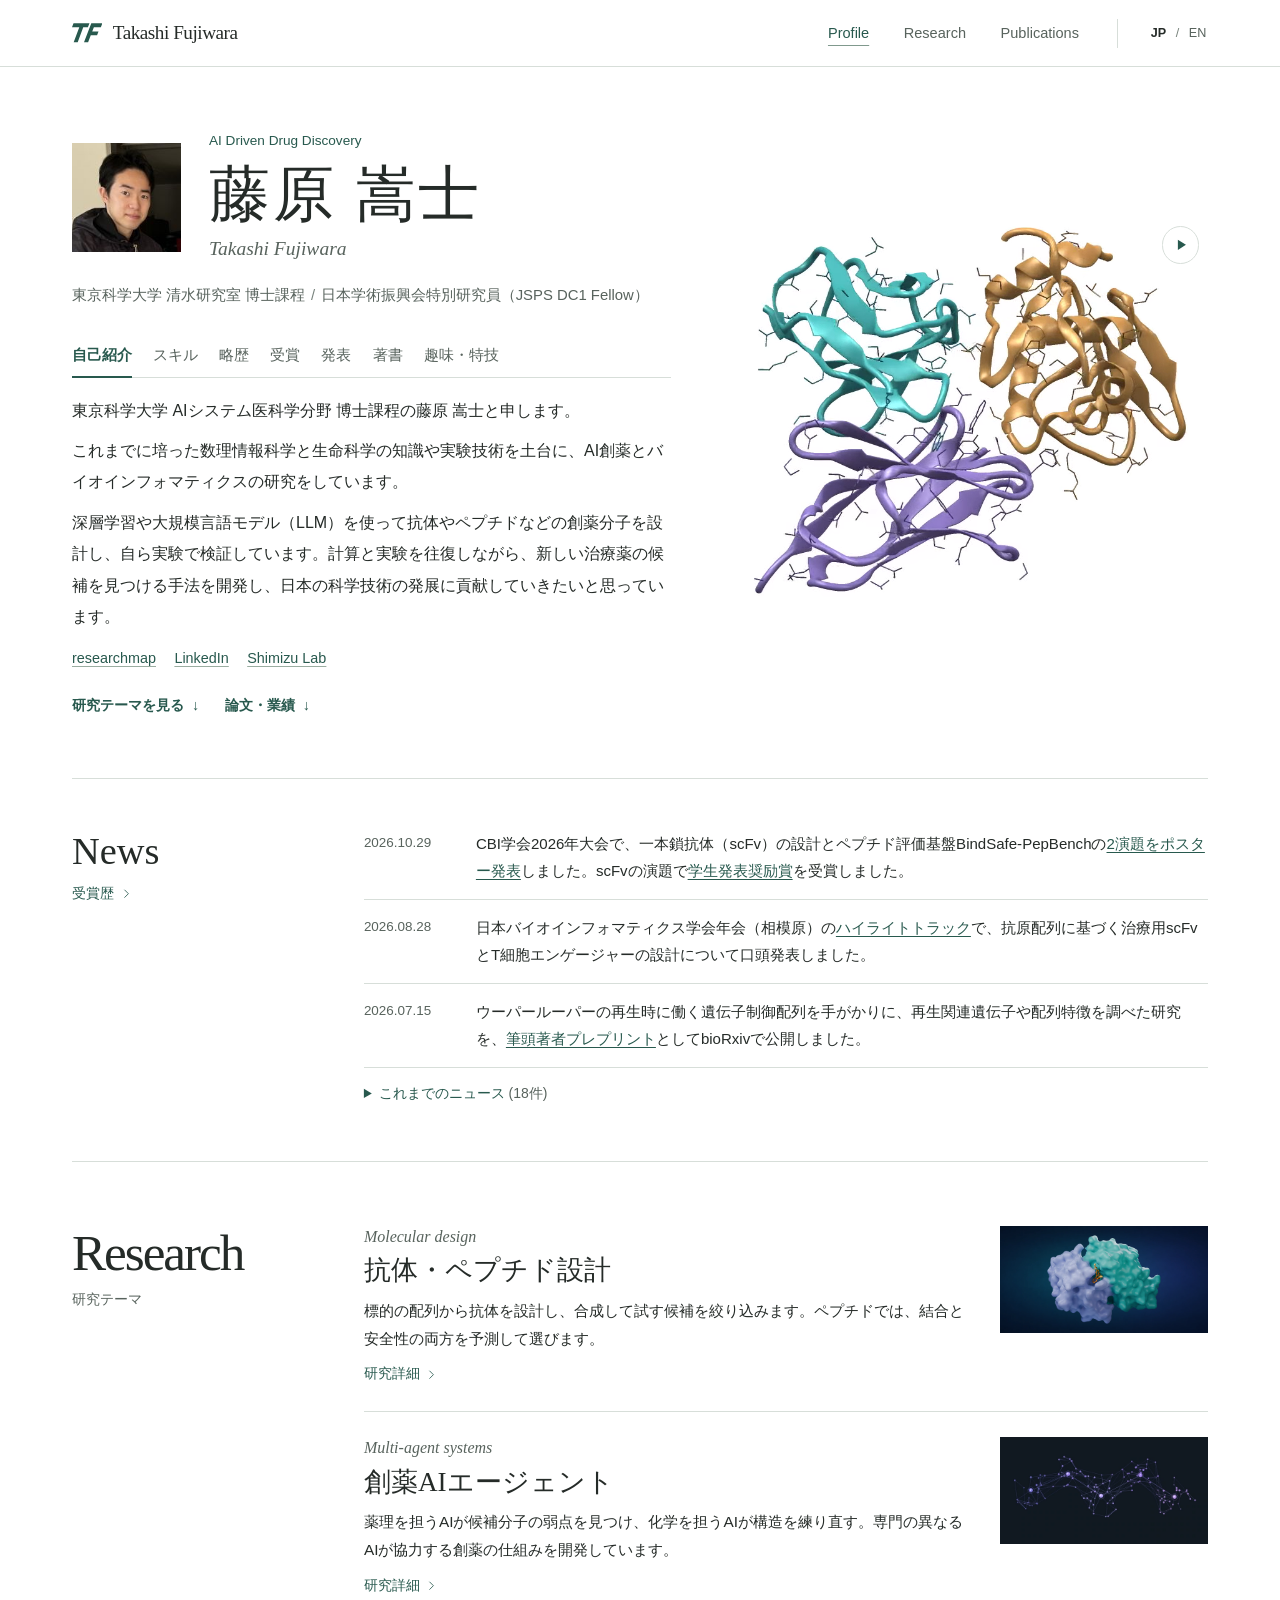
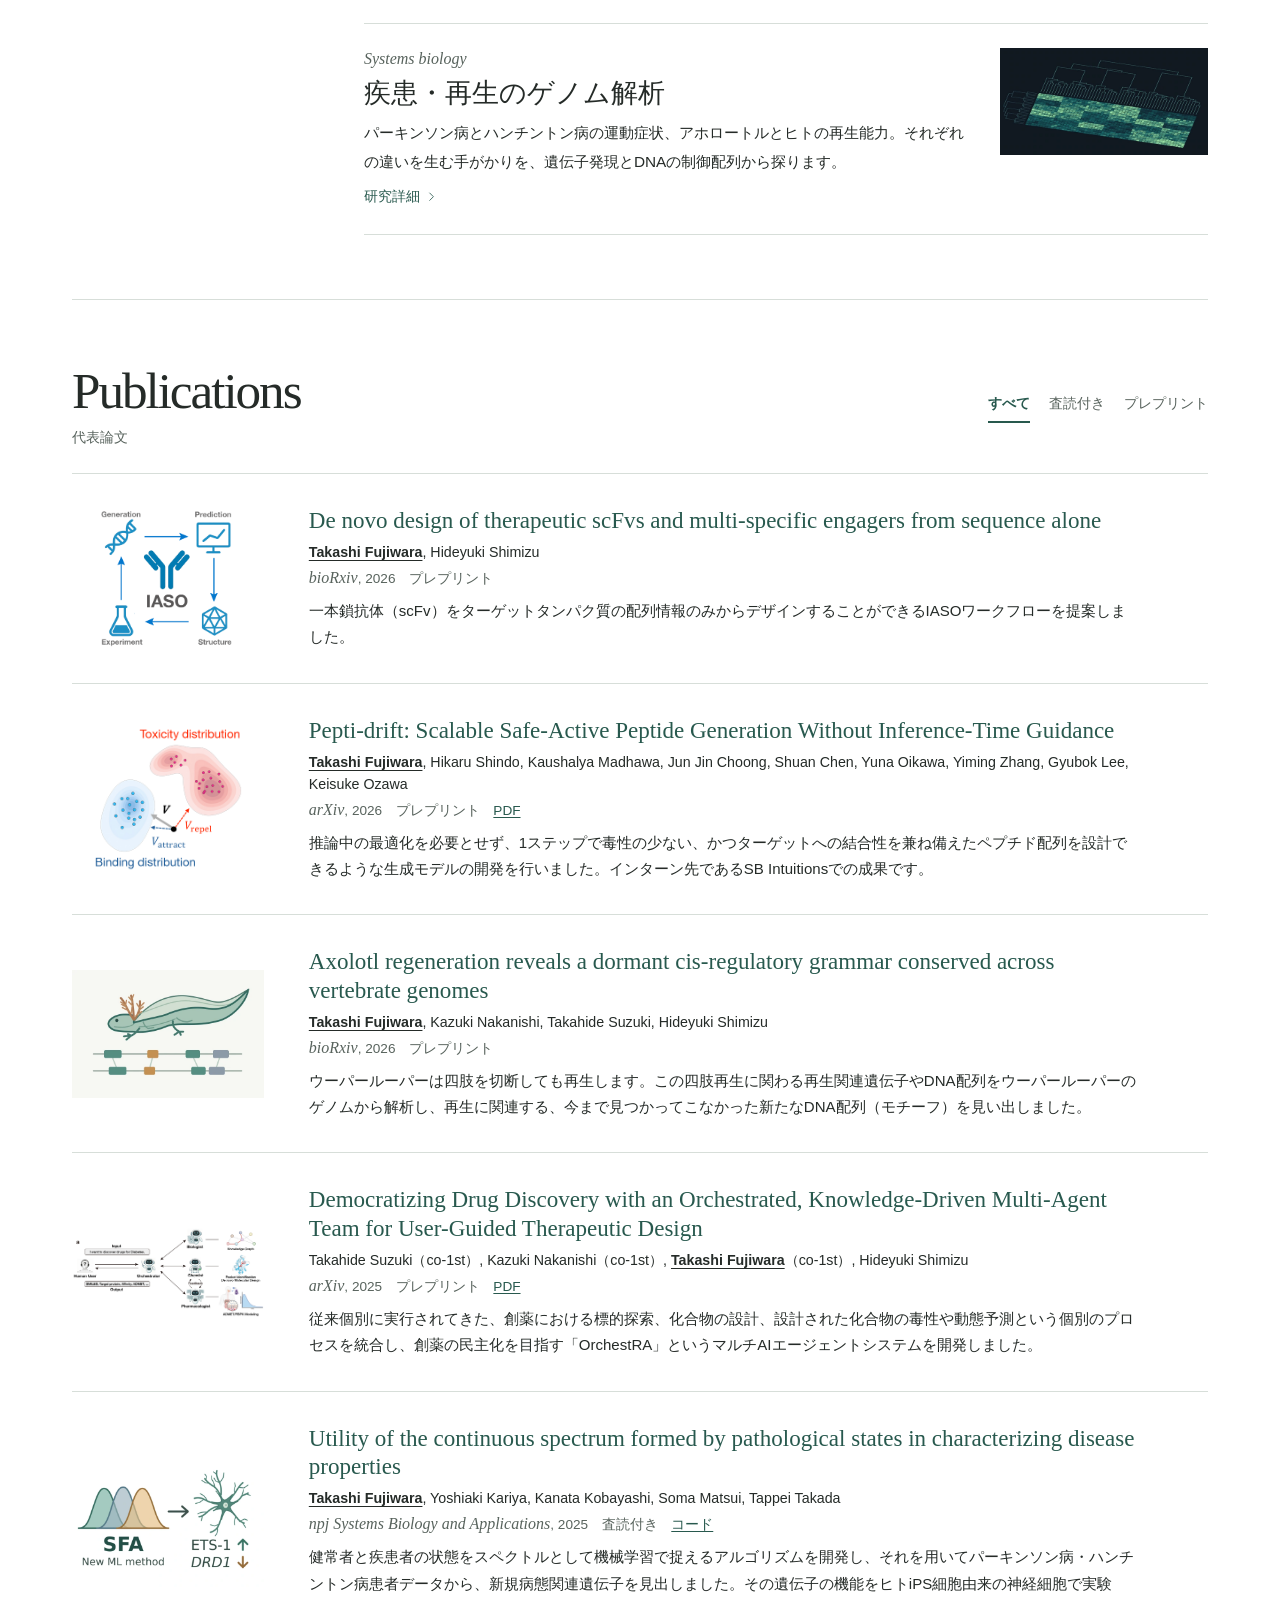
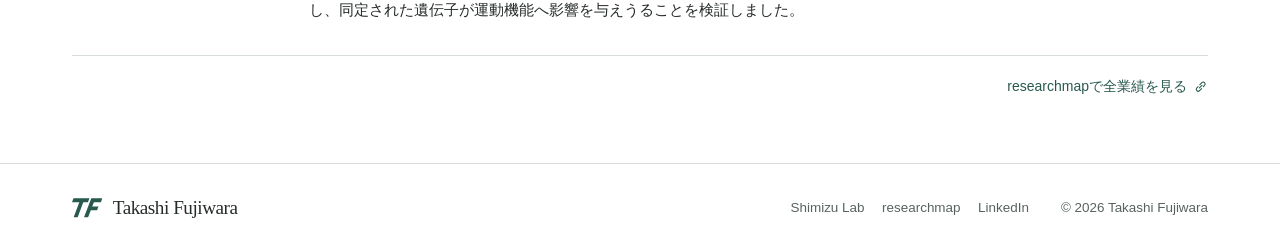
==== commit e5043ce2: "Update index.html" ====
--- a/index.html
+++ b/index.html
@@ -1,4 +1,4 @@
-<!doctype html><html lang="ja"><head><meta charset="utf-8"><meta name="viewport" content="width=device-width, initial-scale=1"><meta name="theme-color" content="#ffffff"><title>藤原 嵩士（Takashi Fujiwara）</title><meta name="description" content="藤原嵩士の研究者プロフィール。東京科学大学・清水研究室で取り組む抗体・ペプチドのAI設計、創薬AIエージェント、疾患と再生のゲノム研究を紹介します。"><meta property="og:type" content="website"><meta property="og:locale" content="ja_JP"><meta property="og:title" content="藤原 嵩士（Takashi Fujiwara）"><meta property="og:description" content="藤原嵩士の研究者プロフィール。東京科学大学・清水研究室で取り組む抗体・ペプチドのAI設計、創薬AIエージェント、疾患と再生のゲノム研究を紹介します。"><link rel="icon" href="assets/mark.svg" type="image/svg+xml"><link rel="stylesheet" href="style.css?v=bbe0ea1b0e"><script src="site.js" defer></script></head><body data-page="home"><a href="#main" class="skip">本文へ移動</a>
+<!doctype html><html lang="ja"><head><meta charset="utf-8"><meta name="viewport" content="width=device-width, initial-scale=1"><meta name="theme-color" content="#ffffff"><title>藤原 嵩士（Takashi Fujiwara）</title><meta name="description" content="藤原嵩士の研究者プロフィール。これまで取り組んできた研究や、現在取り組んでいる研究を紹介します。"><meta property="og:type" content="website"><meta property="og:locale" content="ja_JP"><meta property="og:title" content="藤原 嵩士（Takashi Fujiwara）"><meta property="og:description" content="藤原嵩士の研究者プロフィール。これまで取り組んできた研究や、現在取り組んでいる研究を紹介します。"><link rel="icon" href="assets/mark.svg" type="image/svg+xml"><link rel="stylesheet" href="style.css?v=bbe0ea1b0e"><script src="site.js" defer></script></head><body data-page="home"><a href="#main" class="skip">本文へ移動</a>
     <header class="mast"><div class="container mast-inner"><a class="brand" href="index.html#overview" aria-label="Takashi Fujiwara"><svg class="logo-mark" viewBox="0 0 40 38" aria-hidden="true"><g fill="currentColor"><path d="M2 6h21l-2.1 5.1h-6.1L7.5 31H2.2l7.4-19.9H0z"/><path d="M25.4 6H40l-2 5.1H28.8l-2.2 5.6h8.3l-1.9 5h-8.3l-3.5 9.3h-5.4z"/></g></svg><span>Takashi Fujiwara</span></a><div class="desktop-nav"><nav aria-label="主要ナビゲーション"><a data-section="profile" class="active" href="index.html#profile">Profile</a><a data-section="research" class="" href="index.html#research">Research</a><a data-section="publications" class="" href="index.html#publications">Publications</a></nav></div><div class="languages" aria-label="表示言語"><svg class="icon" viewBox="0 0 24 24" fill="none" stroke="currentColor" stroke-width="1.6" stroke-linecap="round" stroke-linejoin="round" aria-hidden="true"><circle cx="12" cy="12" r="8.5"/><ellipse cx="12" cy="12" rx="4" ry="8.5"/><path d="M3.5 12h17"/></svg><a href="index.html" lang="ja" hreflang="ja" data-lang="ja" aria-current="true">JP</a><span>/</span><a href="en/index.html" lang="en" hreflang="en" data-lang="en">EN</a></div><button id="menu-toggle" type="button" aria-expanded="false" aria-controls="mobile-nav" aria-label="メニュー"><svg class="icon" viewBox="0 0 24 24" fill="none" stroke="currentColor" stroke-width="1.6" stroke-linecap="round" stroke-linejoin="round" aria-hidden="true"><path d="M3 6h18M3 12h18M3 18h18"/></svg><svg class="icon" viewBox="0 0 24 24" fill="none" stroke="currentColor" stroke-width="1.6" stroke-linecap="round" stroke-linejoin="round" aria-hidden="true"><path d="m5 5 14 14M19 5 5 19"/></svg></button></div><nav id="mobile-nav" hidden aria-label="モバイルナビゲーション"><a data-section="profile" class="active" href="index.html#profile">Profile</a><a data-section="research" class="" href="index.html#research">Research</a><a data-section="publications" class="" href="index.html#publications">Publications</a></nav></header><main id="main"><div id="overview"></div><section id="profile" class="hero" aria-label="プロフィール"><div class="container hero-inner">
         <div class="hero-copy">
           <div class="profile-identity">
@@ -30,6 +30,8 @@
     <li>BLI（バイオレイヤー干渉法）・SPR（表面プラズモン共鳴法）による結合測定</li>
     <li>無細胞タンパク質合成（一本鎖抗体の発現）</li>
     <li>フローサイトメトリー・セルソーティング（FACS）</li>
+    <li>プラスミドクローニング</li>
+    <li>Western Blotting, qPCR</li>
     <li>エレクトロポレーションによる遺伝子導入</li>
     <li>CRISPR–Cas9ゲノム編集・ノックイン候補のスクリーニング</li>
     <li>ゲノムDNA抽出・PCR・ゲル電気泳動</li>
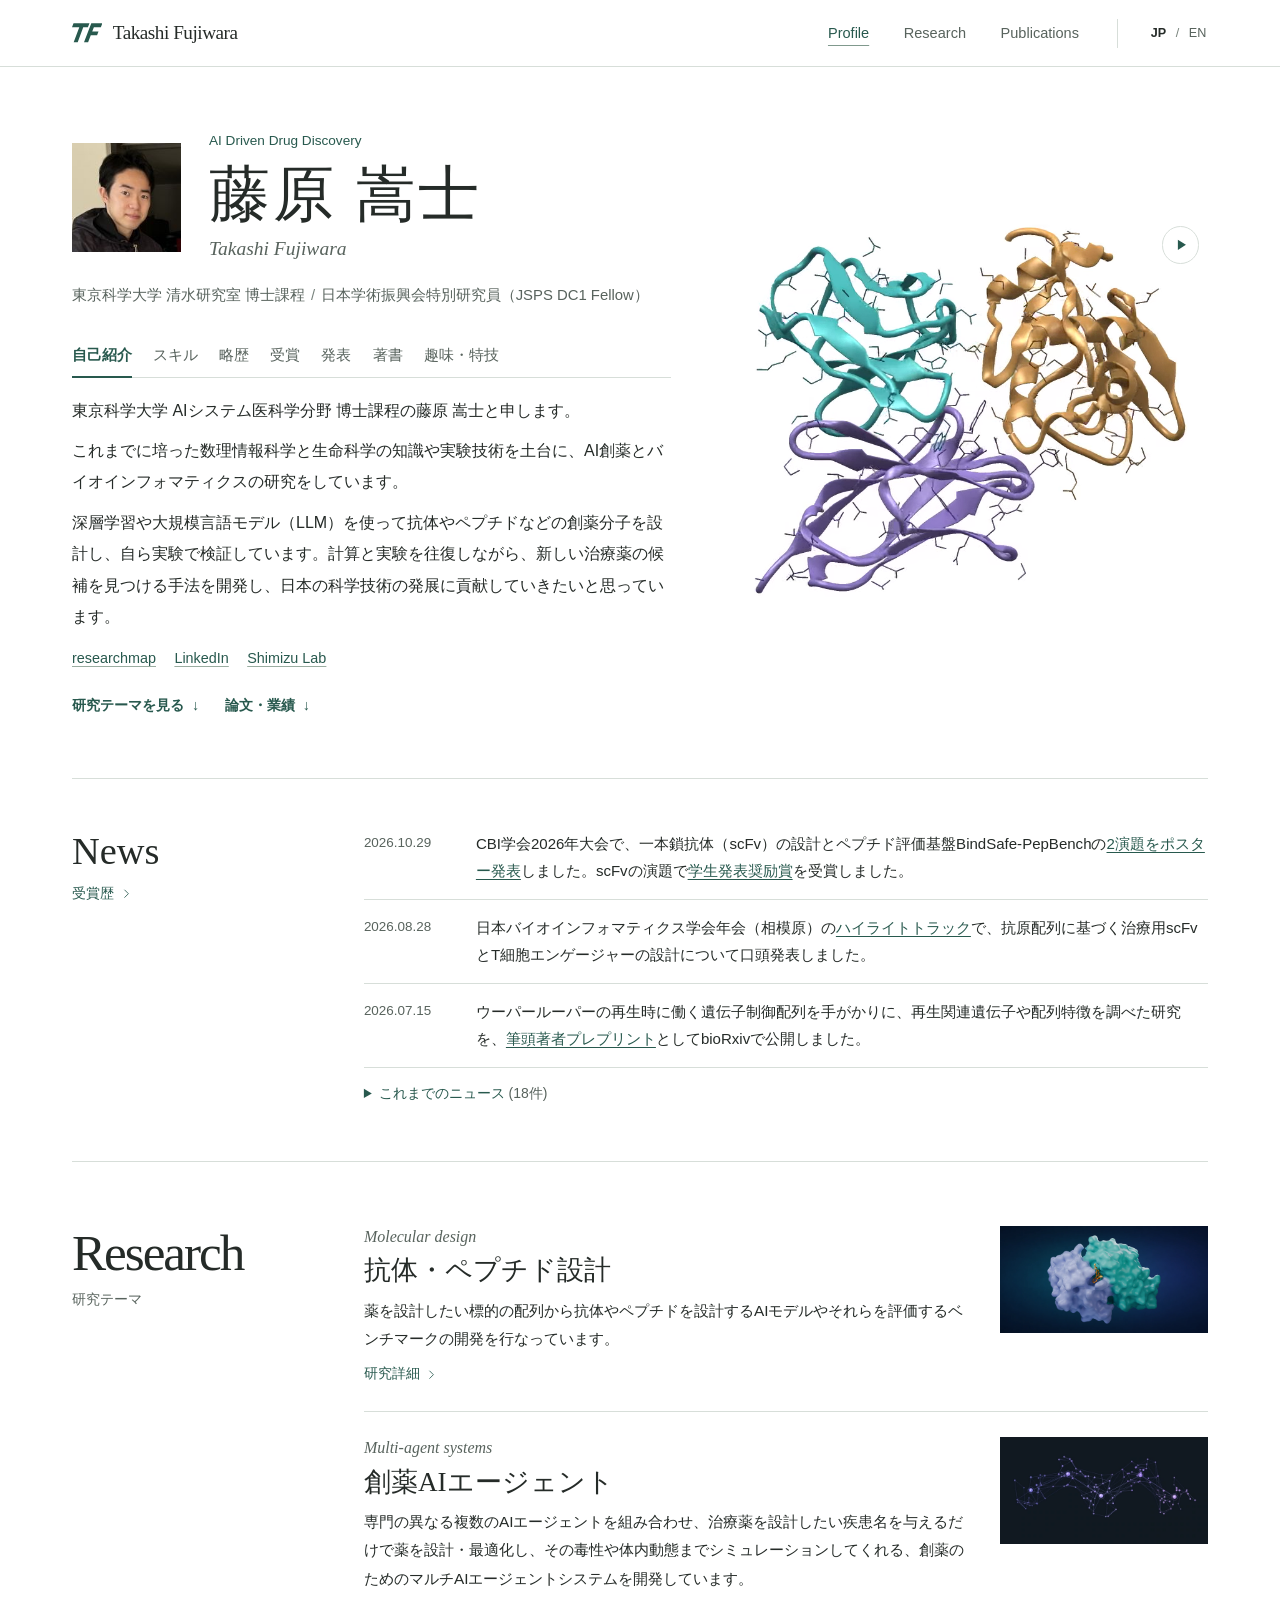
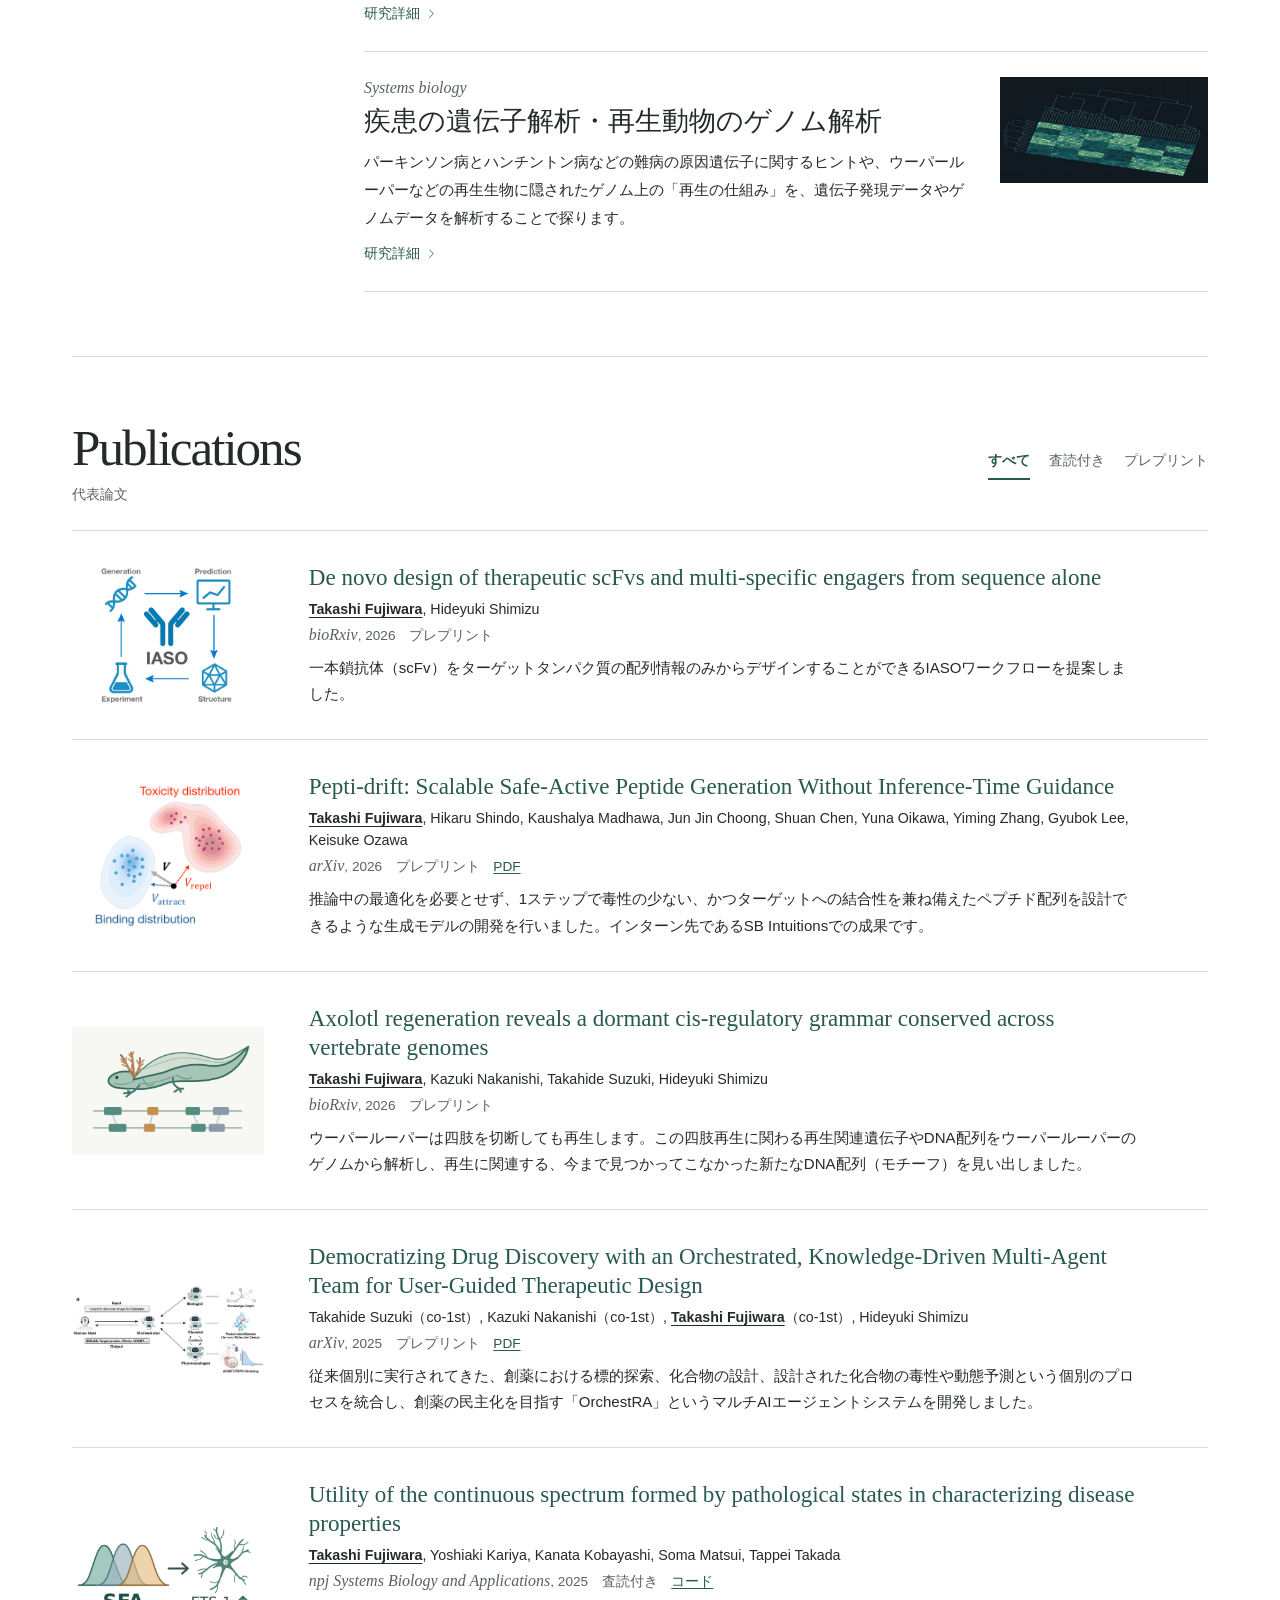
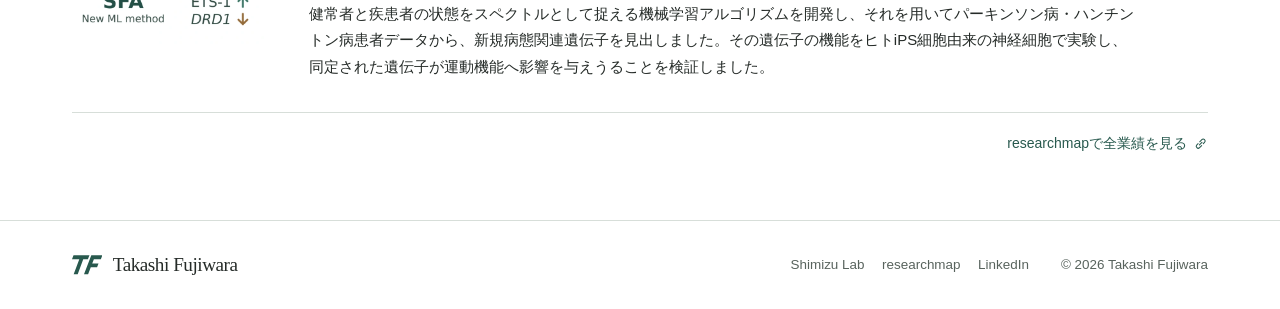
==== commit 38657a17: "Update index.html" ====
--- a/index.html
+++ b/index.html
@@ -205,7 +205,7 @@
 </details>
   </div>
 </div>
-</section><section class="section research" id="research"><div class="container"><div class="section-title"><h2>Research</h2><span>研究テーマ</span></div><div class="research-cards"><a class="research-card antibody" href="research/antibody/index.html"><div class="card-visual"><img src="assets/antibody.webp?v=1x9q-surface" alt="" width="1760" height="638"></div><div class="card-copy"><div class="topic">Molecular design</div><h3>抗体・ペプチド設計</h3><p>標的の配列から抗体を設計し、合成して試す候補を絞り込みます。ペプチドでは、結合と安全性の両方を予測して選びます。</p><span class="details-link">研究詳細<svg class="icon" viewBox="0 0 24 24" fill="none" stroke="currentColor" stroke-width="1.6" stroke-linecap="round" stroke-linejoin="round" aria-hidden="true"><path d="m9 5 7 7-7 7"/></svg></span></div></a><a class="research-card agents" href="research/agents/index.html"><div class="card-visual"><img src="assets/agents.webp" alt="" width="800" height="290"></div><div class="card-copy"><div class="topic">Multi-agent systems</div><h3>創薬AIエージェント</h3><p>薬理を担うAIが候補分子の弱点を見つけ、化学を担うAIが構造を練り直す。専門の異なるAIが協力する創薬の仕組みを開発しています。</p><span class="details-link">研究詳細<svg class="icon" viewBox="0 0 24 24" fill="none" stroke="currentColor" stroke-width="1.6" stroke-linecap="round" stroke-linejoin="round" aria-hidden="true"><path d="m9 5 7 7-7 7"/></svg></span></div></a><a class="research-card systems" href="research/systems/index.html"><div class="card-visual"><img src="assets/systems.webp" alt="" width="800" height="290"></div><div class="card-copy"><div class="topic">Systems biology</div><h3>疾患・再生のゲノム解析</h3><p>パーキンソン病とハンチントン病の運動症状、アホロートルとヒトの再生能力。それぞれの違いを生む手がかりを、遺伝子発現とDNAの制御配列から探ります。</p><span class="details-link">研究詳細<svg class="icon" viewBox="0 0 24 24" fill="none" stroke="currentColor" stroke-width="1.6" stroke-linecap="round" stroke-linejoin="round" aria-hidden="true"><path d="m9 5 7 7-7 7"/></svg></span></div></a></div></div></section><section class="section pubs" id="publications"><div class="container"><div class="section-top"><div class="section-title"><h2>Publications</h2><span>代表論文</span></div><div class="filters" role="group" aria-label="業績の絞り込み"><button type="button" data-filter="all" aria-pressed="true">すべて</button><button type="button" data-filter="article" aria-pressed="false">査読付き</button><button type="button" data-filter="preprint" aria-pressed="false">プレプリント</button></div></div><p class="sr-only" id="filter-status" role="status"></p><div class="papers"><article class="paper" data-kind="preprint">
+</section><section class="section research" id="research"><div class="container"><div class="section-title"><h2>Research</h2><span>研究テーマ</span></div><div class="research-cards"><a class="research-card antibody" href="research/antibody/index.html"><div class="card-visual"><img src="assets/antibody.webp?v=1x9q-surface" alt="" width="1760" height="638"></div><div class="card-copy"><div class="topic">Molecular design</div><h3>抗体・ペプチド設計</h3><p>薬を設計したい標的の配列から抗体やペプチドを設計するAIモデルやそれらを評価するベンチマークの開発を行なっています。</p><span class="details-link">研究詳細<svg class="icon" viewBox="0 0 24 24" fill="none" stroke="currentColor" stroke-width="1.6" stroke-linecap="round" stroke-linejoin="round" aria-hidden="true"><path d="m9 5 7 7-7 7"/></svg></span></div></a><a class="research-card agents" href="research/agents/index.html"><div class="card-visual"><img src="assets/agents.webp" alt="" width="800" height="290"></div><div class="card-copy"><div class="topic">Multi-agent systems</div><h3>創薬AIエージェント</h3><p>専門の異なる複数のAIエージェントを組み合わせ、治療薬を設計したい疾患名を与えるだけで薬を設計・最適化し、その毒性や体内動態までシミュレーションしてくれる、創薬のためのマルチAIエージェントシステムを開発しています。</p><span class="details-link">研究詳細<svg class="icon" viewBox="0 0 24 24" fill="none" stroke="currentColor" stroke-width="1.6" stroke-linecap="round" stroke-linejoin="round" aria-hidden="true"><path d="m9 5 7 7-7 7"/></svg></span></div></a><a class="research-card systems" href="research/systems/index.html"><div class="card-visual"><img src="assets/systems.webp" alt="" width="800" height="290"></div><div class="card-copy"><div class="topic">Systems biology</div><h3>疾患の遺伝子解析・再生動物のゲノム解析</h3><p>パーキンソン病とハンチントン病などの難病の原因遺伝子に関するヒントや、ウーパールーパーなどの再生生物に隠されたゲノム上の「再生の仕組み」を、遺伝子発現データやゲノムデータを解析することで探ります。</p><span class="details-link">研究詳細<svg class="icon" viewBox="0 0 24 24" fill="none" stroke="currentColor" stroke-width="1.6" stroke-linecap="round" stroke-linejoin="round" aria-hidden="true"><path d="m9 5 7 7-7 7"/></svg></span></div></a></div></div></section><section class="section pubs" id="publications"><div class="container"><div class="section-top"><div class="section-title"><h2>Publications</h2><span>代表論文</span></div><div class="filters" role="group" aria-label="業績の絞り込み"><button type="button" data-filter="all" aria-pressed="true">すべて</button><button type="button" data-filter="article" aria-pressed="false">査読付き</button><button type="button" data-filter="preprint" aria-pressed="false">プレプリント</button></div></div><p class="sr-only" id="filter-status" role="status"></p><div class="papers"><article class="paper" data-kind="preprint">
   <a class="paper-figure" href="assets/publications/iaso.webp?v=74e50d8685"><span class="sr-only">図を原寸で開く。</span><img class="paper-thumb" src="assets/publications/iaso.webp?v=74e50d8685" alt="IASOにおける抗体の生成、予測、構造解析、実験のサイクル。" width="776" height="766" loading="lazy" decoding="async"></a>
   <div class="paper-copy">
     <h3 lang="en"><a href="https://doi.org/10.64898/2026.03.17.712263">De novo design of therapeutic scFvs and multi-specific engagers from sequence alone</a></h3>
@@ -243,6 +243,6 @@
     <h3 lang="en"><a href="https://doi.org/10.1038/s41540-025-00579-x">Utility of the continuous spectrum formed by pathological states in characterizing disease properties</a></h3>
     <p class="authors"><strong class="self-author">Takashi Fujiwara</strong>, Yoshiaki Kariya, Kanata Kobayashi, Soma Matsui, Tappei Takada</p>
     <div class="paper-meta"><span><cite lang="en">npj Systems Biology and Applications</cite>, <time datetime="2025">2025</time></span><span>査読付き</span><a href="https://github.com/kyoshiaki-tky/SFA">コード<span class="sr-only"> — Utility of the continuous spectrum formed by pathological states in characterizing disease properties</span></a></div>
-    <p class="paper-summary">健常者と疾患者の状態をスペクトルとして機械学習で捉えるアルゴリズムを開発し、それを用いてパーキンソン病・ハンチントン病患者データから、新規病態関連遺伝子を見出しました。その遺伝子の機能をヒトiPS細胞由来の神経細胞で実験し、同定された遺伝子が運動機能へ影響を与えうることを検証しました。</p>
+    <p class="paper-summary">健常者と疾患者の状態をスペクトルとして捉える機械学習アルゴリズムを開発し、それを用いてパーキンソン病・ハンチントン病患者データから、新規病態関連遺伝子を見出しました。その遺伝子の機能をヒトiPS細胞由来の神経細胞で実験し、同定された遺伝子が運動機能へ影響を与えうることを検証しました。</p>
   </div>
 </article></div><div class="section-end"><a class="external" href="https://researchmap.jp/takashi_fujiwara">researchmapで全業績を見る<svg class="icon" viewBox="0 0 24 24" fill="none" stroke="currentColor" stroke-width="1.6" stroke-linecap="round" stroke-linejoin="round" aria-hidden="true"><path d="m10 14 4-4m-6 2-2 2a3 3 0 0 0 4.25 4.25l3.25-3.25M16 12l2-2a3 3 0 0 0-4.25-4.25l-3.25 3.25"/></svg></a></div></div></section></main><footer><div class="container footer-wrap"><a class="brand" href="index.html#overview" aria-label="Takashi Fujiwara"><svg class="logo-mark" viewBox="0 0 40 38" aria-hidden="true"><g fill="currentColor"><path d="M2 6h21l-2.1 5.1h-6.1L7.5 31H2.2l7.4-19.9H0z"/><path d="M25.4 6H40l-2 5.1H28.8l-2.2 5.6h8.3l-1.9 5h-8.3l-3.5 9.3h-5.4z"/></g></svg><span>Takashi Fujiwara</span></a><div class="footer-links"><a href="https://shimizuhideyuki-lab.org/t_fujiwara/">Shimizu Lab</a><a href="https://researchmap.jp/takashi_fujiwara">researchmap</a><a href="https://www.linkedin.com/in/takashi-fujiwara-124292261/">LinkedIn</a></div><small>© 2026 Takashi Fujiwara</small></div></footer></body></html>
